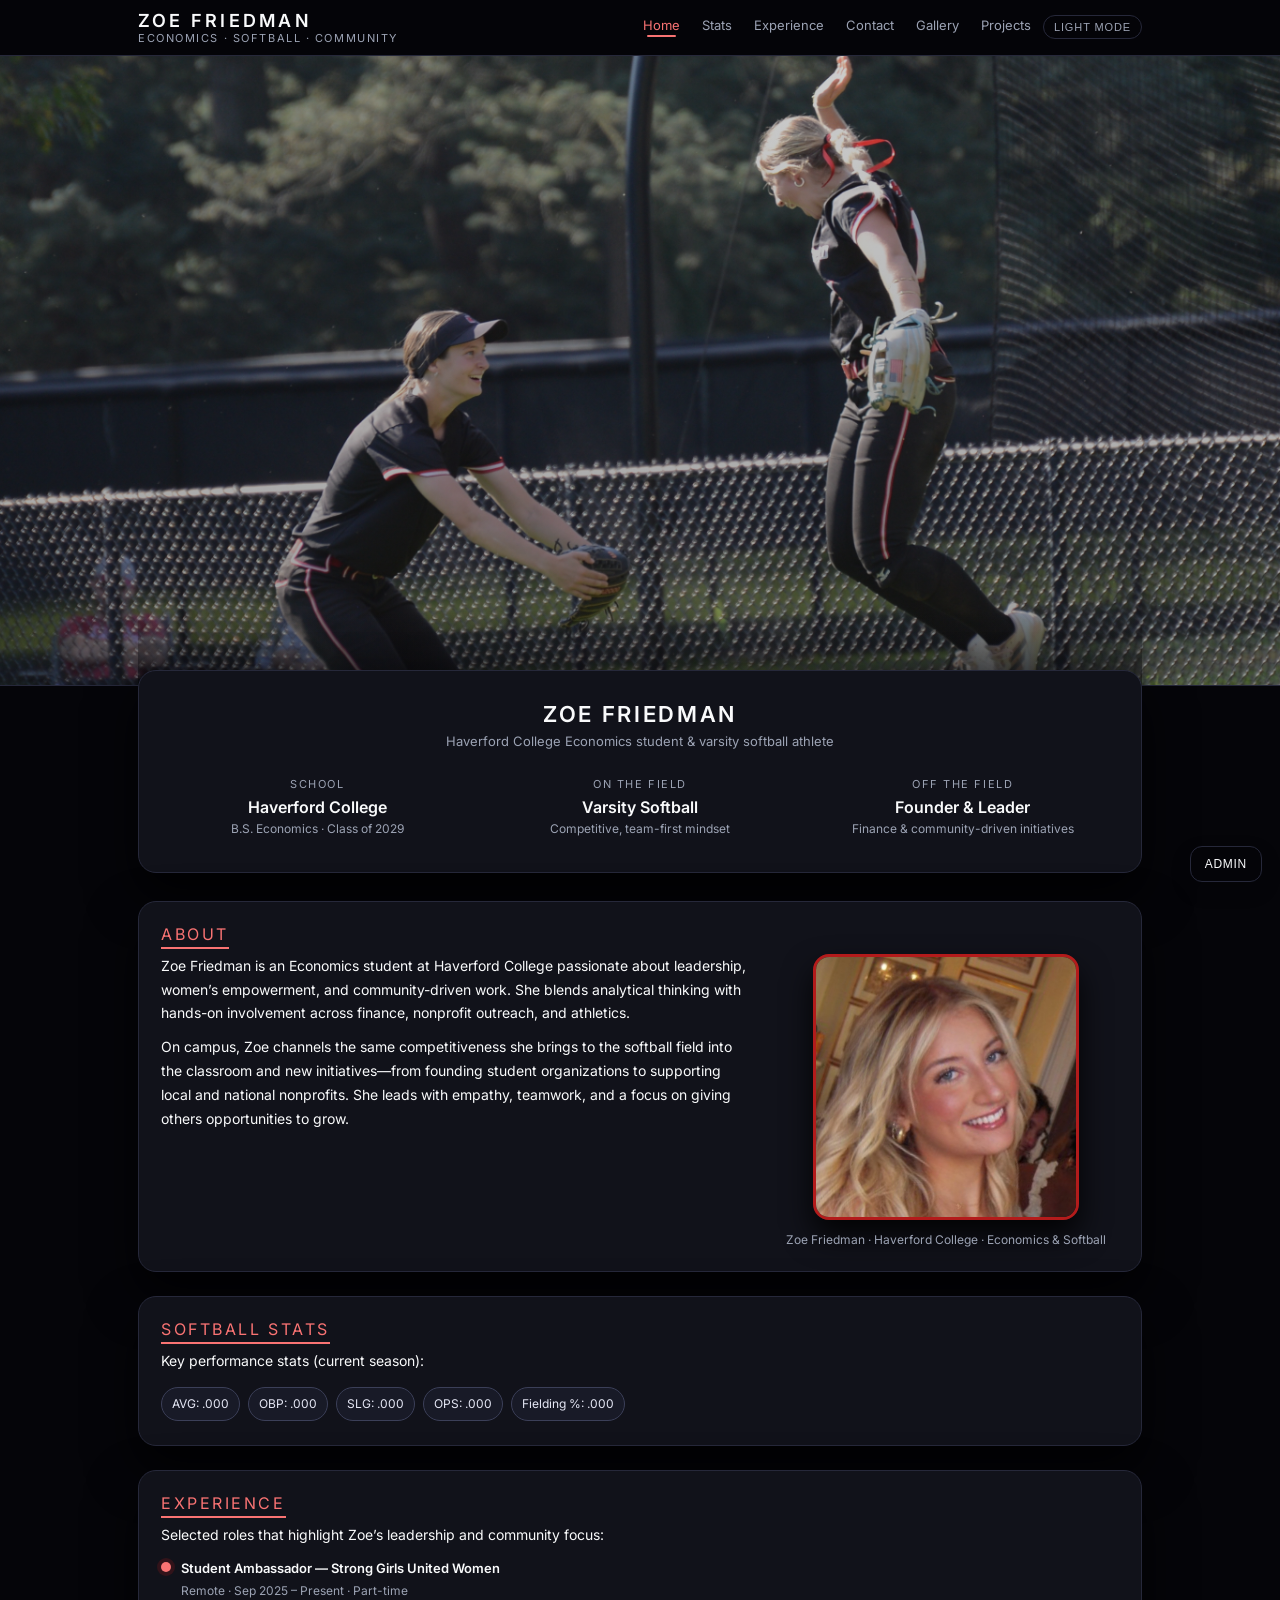
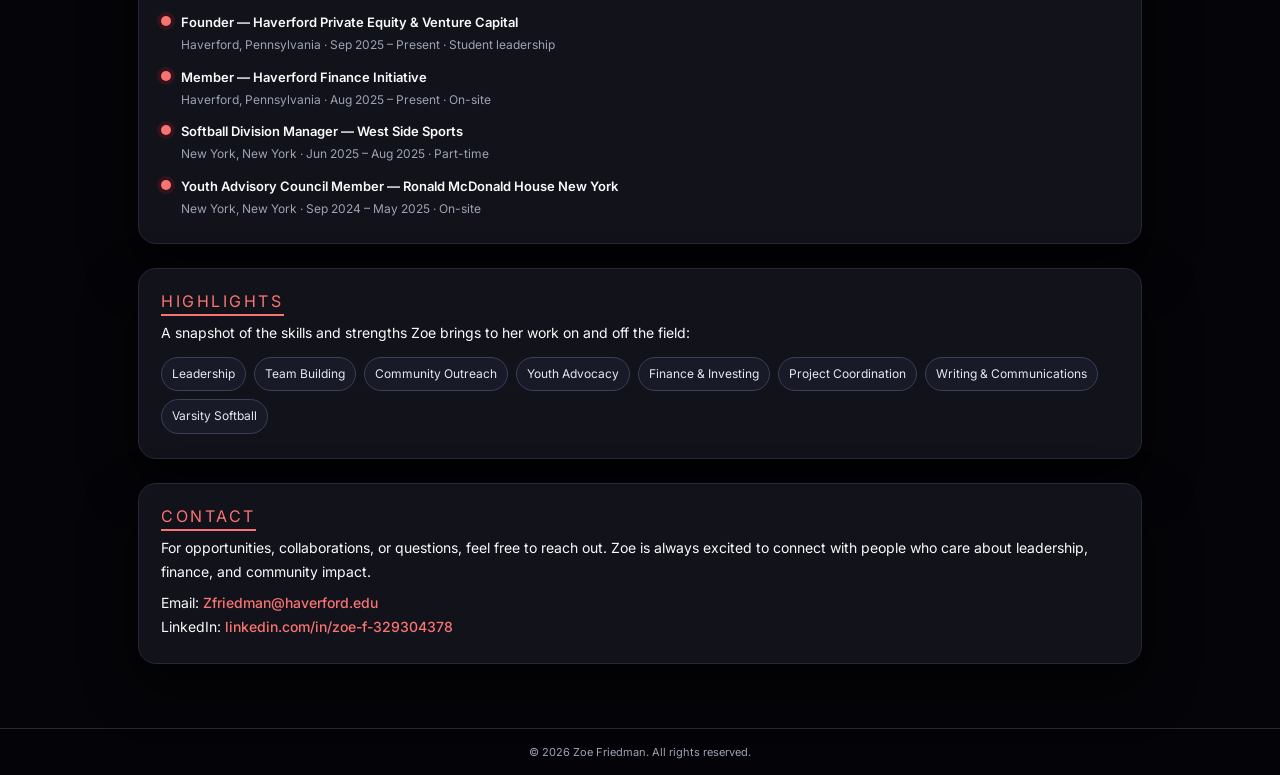
==== index.html @ 81bc7a64 "Update index.html" ====
<!DOCTYPE html>
<html lang="en">
<head>
  <meta charset="UTF-8" />
  <meta name="viewport" content="width=device-width, initial-scale=1" />

  <!-- Basic SEO -->
  <title>Zoe Friedman — Haverford Softball & Economics</title>
  <meta
    name="description"
    content="Official site for Zoe Friedman — Haverford College Economics student, varsity softball athlete, and campus leader."
  />
  <meta name="robots" content="index, follow" />
  <link rel="canonical" href="https://zoefriedman.com/" />

  <!-- Open Graph (link preview) -->
  <meta property="og:title" content="Zoe Friedman — Haverford Softball & Economics" />
  <meta property="og:description" content="Official site for Zoe Friedman — varsity softball athlete, economics student, and community leader at Haverford College." />
  <meta property="og:image" content="https://zoefriedman.com/images/favicon.png" />
  <meta property="og:url" content="https://zoefriedman.com/" />
  <meta property="og:type" content="website" />

  <!-- Twitter Card -->
  <meta name="twitter:card" content="summary_large_image" />
  <meta name="twitter:title" content="Zoe Friedman — Haverford Softball & Economics" />
  <meta name="twitter:description" content="Official site for Zoe Friedman — varsity softball athlete, economics student, and community leader at Haverford College." />
  <meta name="twitter:image" content="https://zoefriedman.com/images/favicon.png" />

  <!-- Favicon -->
  <link rel="icon" type="image/png" href="images/favicon.png" />

  <!-- Fonts -->
  <link rel="preconnect" href="https://fonts.googleapis.com" />
  <link rel="preconnect" href="https://fonts.gstatic.com" crossorigin />
  <link
    href="https://fonts.googleapis.com/css2?family=Inter:wght@300;400;500;600;700&display=swap"
    rel="stylesheet"
  />

  <!-- Structured Data for Google -->
  <script type="application/ld+json">
  {
  "@context": "https://schema.org",
  "@type": "Person",
  "name": "Zoe Friedman",
  "url": "https://zoefriedman.com/",
  "image": "https://zoefriedman.com/images/favicon.png",
  "jobTitle": "Economics Student & Varsity Softball Athlete",
  "affiliation": {
    "@type": "CollegeOrUniversity",
    "name": "Haverford College"
  },
  "sameAs": [
    "https://www.linkedin.com/in/zoe-f-329304378/"
  ],
  "description": "Haverford College Economics student and varsity softball athlete."
}
  </script>

  <style>
    :root {
      --red: #b31b1b;              /* Haverford-ish red */
      --red-soft: #f97373;
      --bg-page: #f4f5f7;
      --bg-elevated: #ffffff;
      --bg-card: #ffffff;
      --border-subtle: #e2e4ea;
      --text-main: #141414;
      --text-muted: #666a73;
      --shadow-soft: 0 18px 40px rgba(15, 23, 42, 0.14);
      --font-scale: 1;
    }

    /* Dark theme overrides */
    body.theme-dark {
      --bg-page: #050509;
      --bg-elevated: rgba(5, 5, 9, 0.96);
      --bg-card: #11121a;
      --border-subtle: #26283a;
      --text-main: #f9fafb;
      --text-muted: #9ca3b4;
      --shadow-soft: 0 22px 50px rgba(0, 0, 0, 0.7);
    }

    body.reduce-motion *,
    body.reduce-motion *::before,
    body.reduce-motion *::after {
      animation-duration: 0.001ms !important;
      animation-iteration-count: 1 !important;
      transition-duration: 0.001ms !important;
      scroll-behavior: auto !important;
    }

    body.reduce-motion .hero {
      background-attachment: scroll;
    }

    * {
      box-sizing: border-box;
      margin: 0;
      padding: 0;
    }

    body {
      font-family: "Inter", system-ui, -apple-system, BlinkMacSystemFont,
        "Segoe UI", sans-serif;
      font-size: calc(16px * var(--font-scale));
      background-color: var(--bg-page);
      color: var(--text-main);
      transition: background-color 0.25s ease, color 0.25s ease;
    }

    a {
      color: inherit;
      text-decoration: none;
    }

    /* Top nav */

    header {
      position: sticky;
      top: 0;
      z-index: 20;
      background: var(--bg-elevated);
      border-bottom: 1px solid var(--border-subtle);
      backdrop-filter: blur(12px);
      transition: background-color 0.25s ease, border-color 0.25s ease;
    }

    .nav-inner {
      max-width: 1040px;
      margin: 0 auto;
      padding: 10px 18px;
      display: flex;
      align-items: center;
      justify-content: space-between;
      gap: 12px;
    }

    .logo-block {
      text-align: left;
      font-size: calc(var(--font-scale) * 13px);
      line-height: 1.2;
      letter-spacing: 0.12em;
      text-transform: uppercase;
      font-weight: 600;
    }

    .logo-name {
      font-size: calc(var(--font-scale) * 18px);
      letter-spacing: 0.18em;
    }

    .logo-sub {
      font-size: calc(var(--font-scale) * 11px);
      color: var(--text-muted);
      font-weight: 400;
    }

    .nav-right {
      display: flex;
      align-items: center;
      gap: 12px;
    }

    .nav-links {
      display: flex;
      gap: 22px;
      font-size: calc(var(--font-scale) * 13px);
      align-items: center;
    }

    .nav-links a {
      position: relative;
      padding-bottom: 4px;
      color: var(--text-muted);
      transition: color 0.2s ease;
    }

    .nav-links a.active,
    .nav-links a:hover {
      color: var(--red-soft);
    }

    .nav-links a.active::after,
    .nav-links a:hover::after {
      content: "";
      position: absolute;
      left: 0;
      right: 0;
      bottom: 0;
      margin: 0 auto;
      width: 80%;
      height: 2px;
      border-radius: 999px;
      background: var(--red-soft);
    }

    /* Theme toggle button */

    .theme-toggle {
      border-radius: 999px;
      border: 1px solid var(--border-subtle);
      padding: 5px 10px;
      font-size: calc(var(--font-scale) * 11px);
      letter-spacing: 0.08em;
      text-transform: uppercase;
      background: transparent;
      color: var(--text-muted);
      cursor: pointer;
      transition: background-color 0.2s ease, color 0.2s ease,
        border-color 0.2s ease, transform 0.1s ease;
    }

    .theme-toggle:hover {
      background: rgba(179, 27, 27, 0.09);
      color: var(--text-main);
      border-color: var(--red-soft);
      transform: translateY(-1px);
    }

    /* Hamburger */

    .nav-toggle {
      display: none;
      width: 32px;
      height: 32px;
      border-radius: 999px;
      border: 1px solid var(--border-subtle);
      background: transparent;
      cursor: pointer;
      align-items: center;
      justify-content: center;
      padding: 0;
    }

    .nav-toggle span {
      display: block;
      width: 16px;
      height: 2px;
      border-radius: 999px;
      background: var(--text-muted);
      transition: transform 0.2s ease, opacity 0.2s ease, background 0.2s ease;
    }

    .nav-toggle span + span {
      margin-top: 3px;
    }

    body.nav-open .nav-toggle span:nth-child(1) {
      transform: translateY(5px) rotate(45deg);
    }

    body.nav-open .nav-toggle span:nth-child(2) {
      opacity: 0;
    }

    body.nav-open .nav-toggle span:nth-child(3) {
      transform: translateY(-5px) rotate(-45deg);
    }

    @media (max-width: 780px) {
      .nav-inner {
        align-items: center;
      }

      .nav-right {
        gap: 8px;
      }

      .nav-links {
        position: absolute;
        left: 0;
        right: 0;
        top: 100%;
        background: var(--bg-elevated);
        border-bottom: 1px solid var(--border-subtle);
        padding: 10px 18px 12px;
        display: none;
        flex-direction: column;
        gap: 10px;
        font-size: calc(var(--font-scale) * 13px);
      }

      body.nav-open .nav-links {
        display: flex;
      }

      .theme-toggle {
        font-size: calc(var(--font-scale) * 10px);
        padding: 5px 10px;
      }

      .nav-toggle {
        display: inline-flex;
      }
    }

    /* Admin & developer controls */

    .admin-launcher {
      position: fixed;
      right: 18px;
      bottom: 18px;
      z-index: 30;
      padding: 10px 14px;
      border-radius: 12px;
      border: 1px solid var(--border-subtle);
      background: var(--bg-elevated);
      color: var(--text-main);
      font-size: calc(var(--font-scale) * 12px);
      letter-spacing: 0.06em;
      text-transform: uppercase;
      cursor: pointer;
      box-shadow: 0 8px 20px rgba(0, 0, 0, 0.18);
      transition: transform 0.15s ease, box-shadow 0.2s ease,
        background-color 0.25s ease, border-color 0.25s ease;
    }

    .admin-launcher:hover {
      transform: translateY(-1px);
      box-shadow: 0 12px 28px rgba(0, 0, 0, 0.2);
      border-color: var(--red-soft);
    }

    .admin-panel {
      position: fixed;
      right: 18px;
      bottom: 68px;
      width: min(420px, calc(100% - 24px));
      max-height: 80vh;
      overflow: auto;
      z-index: 40;
      background: var(--bg-elevated);
      color: var(--text-main);
      border-radius: 14px;
      border: 1px solid var(--border-subtle);
      box-shadow: 0 18px 40px rgba(0, 0, 0, 0.32);
      display: none;
      padding: 16px;
    }

    .admin-panel.open {
      display: block;
    }

    .admin-header {
      display: flex;
      justify-content: space-between;
      align-items: center;
      margin-bottom: 10px;
    }

    .admin-title {
      font-size: calc(var(--font-scale) * 14px);
      letter-spacing: 0.12em;
      text-transform: uppercase;
      font-weight: 600;
    }

    .admin-close {
      border: none;
      background: transparent;
      color: var(--text-muted);
      cursor: pointer;
      font-size: calc(var(--font-scale) * 16px);
    }

    .admin-section {
      margin-top: 12px;
      padding-top: 10px;
      border-top: 1px solid var(--border-subtle);
    }

    .admin-section h4 {
      font-size: calc(var(--font-scale) * 13px);
      letter-spacing: 0.08em;
      text-transform: uppercase;
      margin-bottom: 8px;
    }

    .admin-row {
      display: flex;
      align-items: center;
      gap: 10px;
      margin-bottom: 10px;
      font-size: calc(var(--font-scale) * 12px);
    }

    .admin-row label {
      flex: 1;
      color: var(--text-muted);
    }

    .admin-row input[type="text"],
    .admin-row input[type="number"],
    .admin-row input[type="password"],
    .admin-row textarea,
    .admin-row select {
      flex: 1.1;
      padding: 8px 10px;
      border-radius: 10px;
      border: 1px solid var(--border-subtle);
      background: var(--bg-card);
      color: var(--text-main);
      font-size: calc(var(--font-scale) * 12px);
    }

    .admin-row textarea {
      min-height: 70px;
      resize: vertical;
    }

    .admin-row input[type="range"] {
      flex: 1.2;
    }

    .admin-actions {
      display: flex;
      gap: 8px;
      margin-top: 8px;
    }

    .admin-button {
      padding: 8px 12px;
      border-radius: 10px;
      border: 1px solid var(--border-subtle);
      background: var(--bg-card);
      cursor: pointer;
      font-size: calc(var(--font-scale) * 12px);
      color: var(--text-main);
    }

    .admin-button.primary {
      background: var(--red-soft);
      border-color: var(--red-soft);
      color: #fff;
    }

    .admin-alert {
      font-size: calc(var(--font-scale) * 12px);
      color: var(--text-muted);
      margin: 6px 0 0;
    }

    .dev-pill {
      display: none;
      margin-left: 10px;
      padding: 4px 8px;
      border-radius: 8px;
      background: rgba(179, 27, 27, 0.12);
      color: var(--red);
      font-size: calc(var(--font-scale) * 11px);
      letter-spacing: 0.08em;
      text-transform: uppercase;
    }

    body.developer-mode .dev-pill,
    body.developer-mode [data-dev-only] {
      display: inline-flex;
    }

    [data-dev-only] {
      display: none;
      gap: 6px;
      align-items: center;
      color: var(--text-muted);
      font-size: calc(var(--font-scale) * 11px);
      margin-top: 6px;
    }

    body.developer-mode [data-editable] {
      outline: 1px dashed var(--red-soft);
      outline-offset: 4px;
    }

    /* HERO – fixed background image */

    .hero {
      position: relative;
      width: 100%;
      height: 70vh;
      min-height: 340px;
      overflow: visible;
      border-bottom: 1px solid var(--border-subtle);
      background-image:
        linear-gradient(to bottom, rgba(0, 0, 0, 0.18), rgba(0, 0, 0, 0.45)),
        url("images/zoe-softball.jpg");
      background-size: cover;
      background-position: center 40%;
      background-attachment: fixed;
    }

    /* Main content */

    .page {
      max-width: 1040px;
      margin: 0 auto;
      padding: 0 18px 40px;
    }

    .card {
      background: var(--bg-card);
      border-radius: 18px;
      box-shadow: var(--shadow-soft);
      border: 1px solid var(--border-subtle);
      transition: background-color 0.25s ease, border-color 0.25s ease,
        box-shadow 0.25s ease;
    }

    /* Intro stats card that overlaps hero */

    .intro-card-wrapper {
      margin-top: -40px;
      margin-bottom: 28px;
      position: relative;
    }

    .intro-card-wrapper::before {
      content: "";
      position: absolute;
      top: -60px;
      left: 0;
      right: 0;
      height: 160px;
      background: linear-gradient(
        180deg,
        rgba(244, 245, 247, 0) 0%,
        rgba(244, 245, 247, 1) 90%
      );
      z-index: -1;
    }

    body.theme-dark .intro-card-wrapper::before {
      background: linear-gradient(
        180deg,
        rgba(5, 5, 9, 0) 0%,
        rgba(5, 5, 9, 1) 90%
      );
    }

    .intro-card {
      padding: 30px 26px 26px;
    }

    .intro-heading {
      text-align: center;
      margin-bottom: 18px;
    }

    .intro-heading h1 {
      font-size: calc(var(--font-scale) * 22px);
      letter-spacing: 0.12em;
      text-transform: uppercase;
      font-weight: 600;
      margin-bottom: 6px;
    }

    .intro-heading p {
      font-size: calc(var(--font-scale) * 13px);
      color: var(--text-muted);
    }

    .intro-grid {
      display: grid;
      grid-template-columns: repeat(3, minmax(0, 1fr));
      gap: 18px;
      margin-top: 18px;
      font-size: calc(var(--font-scale) * 13px);
    }

    @media (max-width: 780px) {
      .intro-grid {
        grid-template-columns: 1fr;
      }
    }

    .intro-block {
      text-align: center;
      padding: 10px 6px;
    }

    .intro-label {
      font-size: calc(var(--font-scale) * 11px);
      letter-spacing: 0.14em;
      text-transform: uppercase;
      color: var(--text-muted);
      margin-bottom: 6px;
    }

    .intro-value {
      font-size: calc(var(--font-scale) * 16px);
      font-weight: 600;
      margin-bottom: 4px;
    }

    .intro-sub {
      font-size: calc(var(--font-scale) * 12px);
      color: var(--text-muted);
    }

    /* Sections */

    section {
      margin-bottom: 24px;
    }

    .section-card {
      padding: 22px 22px 24px;
    }

    .section-title {
      font-size: calc(var(--font-scale) * 16px);
      letter-spacing: 0.16em;
      text-transform: uppercase;
      margin-bottom: 10px;
      color: var(--red-soft);
    }

    .section-title span {
      border-bottom: 2px solid var(--red-soft);
      padding-bottom: 3px;
    }

    .section-body {
      font-size: calc(var(--font-scale) * 14px);
      color: var(--text-main);
      line-height: 1.7;
    }

    .section-body .spaced {
      margin-top: 10px;
      display: block;
    }

    /* About layout with headshot */

    .about-grid {
      display: grid;
      grid-template-columns: minmax(0, 1.7fr) minmax(0, 1fr);
      gap: 24px;
      align-items: start;
    }

    @media (max-width: 780px) {
      .about-grid {
        grid-template-columns: 1fr;
      }
    }

    .about-photo {
      text-align: center;
    }

    .about-photo-inner {
      display: inline-block;
      border-radius: 16px;
      overflow: hidden;
      border: 3px solid var(--red);
      box-shadow: 0 16px 30px rgba(0, 0, 0, 0.5);
    }

    body.theme-dark .about-photo-inner {
      box-shadow: 0 16px 30px rgba(0, 0, 0, 0.85);
    }

    .about-photo img {
      display: block;
      width: 100%;
      height: auto;
      max-width: 260px;
      object-fit: cover;
    }

    .about-caption {
      font-size: calc(var(--font-scale) * 12px);
      color: var(--text-muted);
      margin-top: 8px;
    }

    /* Experience timeline */

    .timeline {
      margin-top: 10px;
      display: flex;
      flex-direction: column;
      gap: 10px;
      font-size: calc(var(--font-scale) * 13px);
    }

    .timeline-item {
      display: flex;
      gap: 10px;
      align-items: flex-start;
    }

    .timeline-badge {
      width: 10px;
      height: 10px;
      border-radius: 50%;
      background: var(--red-soft);
      margin-top: 5px;
      flex-shrink: 0;
      box-shadow: 0 0 0 4px rgba(179, 27, 27, 0.2);
    }

    .timeline-role {
      font-weight: 600;
    }

    .timeline-meta {
      color: var(--text-muted);
      font-size: calc(var(--font-scale) * 12px);
      margin-top: 2px;
    }

    /* Skills as pills */

    .pill-row {
      margin-top: 12px;
      display: flex;
      flex-wrap: wrap;
      gap: 8px;
    }

    .pill {
      font-size: calc(var(--font-scale) * 12px);
      padding: 6px 10px;
      border-radius: 999px;
      border: 1px solid #d6d8e0;
      background: #f8f9fc;
      color: #333746;
    }

    body.theme-dark .pill {
      border-color: #3b3f58;
      background: #181a27;
      color: #e5e7f5;
    }

    /* Contact */

    .contact-links {
      margin-top: 8px;
      font-size: calc(var(--font-scale) * 14px);
    }

    .contact-links a {
      color: var(--red-soft);
      font-weight: 500;
    }

    .contact-links a:hover {
      text-decoration: underline;
    }

    footer {
      text-align: center;
      padding: 16px;
      font-size: calc(var(--font-scale) * 11px);
      color: var(--text-muted);
      border-top: 1px solid var(--border-subtle);
      background: var(--bg-elevated);
      transition: background-color 0.25s ease, border-color 0.25s ease;
    }

    /* Fade-in animations */
    .fade-in {
      opacity: 0;
      transform: translateY(20px);
      transition: opacity 0.7s ease, transform 0.7s ease;
    }

    .fade-in.show {
      opacity: 1;
      transform: translateY(0);
    }

    /* ---------- Mobile tweaks (iPhone friendly) ---------- */
    @media (max-width: 768px) {
      .logo-name {
        font-size: calc(var(--font-scale) * 16px);
        letter-spacing: 0.14em;
      }

      .logo-sub {
        font-size: calc(var(--font-scale) * 10px);
      }

      .intro-card-wrapper {
        margin-top: -30px;
      }

      .intro-heading h1 {
        font-size: calc(var(--font-scale) * 18px);
      }

      .section-card {
        padding: 18px 16px 20px;
      }

      .about-grid {
        grid-template-columns: 1fr;
        gap: 18px;
      }

      .about-photo img {
        max-width: 220px;
      }
    }

    @media (max-width: 480px) {
      body {
        font-size: calc(14px * var(--font-scale));
      }

      .page {
        padding: 0 14px 32px;
      }
    }

    /* ---------- iPhone Hero Fix ---------- */
    @media (max-width: 780px) {
      .hero {
        height: 45vh !important;
        min-height: 240px !important;
        background-attachment: scroll !important;
        background-position: center top !important;
        background-size: cover !important;
      }
    }

    @media (max-width: 480px) {
      .hero {
        height: 38vh !important;
        min-height: 200px !important;
      }
    }
  </style>
</head>

<body class="theme-dark">
  <!-- NAV -->
  <header>
    <div class="nav-inner">
      <div class="logo-block">
        <div class="logo-name">ZOE FRIEDMAN</div>
        <div class="logo-sub">Economics · Softball · Community</div>
      </div>

      <div class="nav-right">
        <nav class="nav-links">
          <a href="#home" class="active">Home</a>
          <a href="#stats">Stats</a>
          <a href="#experience">Experience</a>
          <a href="#contact">Contact</a>
          <a href="gallery.html">Gallery</a>
          <a href="projects.html">Projects</a>
        </nav>

        <button id="theme-toggle" class="theme-toggle" type="button">
          Light mode
        </button>

        <span class="dev-pill">DEV MODE</span>

        <button id="nav-toggle" class="nav-toggle" type="button" aria-label="Toggle navigation">
          <span></span>
          <span></span>
          <span></span>
        </button>
      </div>
    </div>
  </header>

  <!-- HERO IMAGE (fixed background) -->
  <section class="hero" id="home" aria-label="Zoe Friedman in softball action"></section>

  <main class="page">
    <!-- INTRO CARD -->
    <div class="intro-card-wrapper fade-in">
      <div class="card intro-card">
        <div class="intro-heading">
          <h1>ZOE FRIEDMAN</h1>
          <p id="intro-tagline" data-editable>
            Haverford College Economics student &amp; varsity softball athlete
          </p>
        </div>
        <div class="intro-grid">
          <div class="intro-block">
            <div class="intro-label" data-editable data-content-key="introLabelSchool">School</div>
            <div class="intro-value" data-editable data-content-key="introValueSchool">Haverford College</div>
            <div class="intro-sub" data-editable data-content-key="introSubSchool">B.S. Economics · Class of 2029</div>
          </div>
          <div class="intro-block">
            <div class="intro-label" data-editable data-content-key="introLabelField">On the field</div>
            <div class="intro-value" data-editable data-content-key="introValueField">Varsity Softball</div>
            <div class="intro-sub" data-editable data-content-key="introSubField">Competitive, team-first mindset</div>
          </div>
          <div class="intro-block">
            <div class="intro-label" data-editable data-content-key="introLabelOffField">Off the field</div>
            <div class="intro-value" data-editable data-content-key="introValueOffField">Founder &amp; Leader</div>
            <div class="intro-sub" data-editable data-content-key="introSubOffField">Finance &amp; community-driven initiatives</div>
          </div>
        </div>
      </div>
    </div>

    <!-- ABOUT -->
    <section id="about" class="fade-in">
      <div class="card section-card">
        <div class="section-title"><span data-editable data-content-key="aboutTitle">About</span></div>
        <div class="about-grid">
          <div class="section-body">
            <p id="bio-primary" data-editable>
              Zoe Friedman is an <strong>Economics student at Haverford College</strong>
              passionate about leadership, women’s empowerment, and community-driven work.
              She blends analytical thinking with hands-on involvement across finance,
              nonprofit outreach, and athletics.
            </p>
            <p id="bio-secondary" class="spaced" data-editable>
              On campus, Zoe channels the same competitiveness she brings to
              the softball field into the classroom and new initiatives—from founding
              student organizations to supporting local and national nonprofits.
              She leads with empathy, teamwork, and a focus on giving others
              opportunities to grow.
            </p>
          </div>
          <div class="about-photo">
            <div class="about-photo-inner">
              <img src="images/zoe-headshot.jpeg" alt="Headshot of Zoe Friedman" />
            </div>
            <div class="about-caption" data-editable data-content-key="aboutCaption">
              Zoe Friedman · Haverford College · Economics &amp; Softball
            </div>
          </div>
        </div>
      </div>
    </section>

    <!-- STATS -->
    <section id="stats" class="fade-in">
      <div class="card section-card">
        <div class="section-title"><span data-editable data-content-key="statsTitle">Softball Stats</span></div>
        <div class="section-body">
          <p data-editable data-content-key="statsIntro">Key performance stats (current season):</p>
          <div class="pill-row" style="margin-top: 14px;">
            <span class="pill" id="stat-avg">
              <span class="pill-label" data-editable data-content-key="statLabelAvg">AVG:</span>
              <span class="pill-value" data-editable data-stat-key="avg">.000</span>
            </span>
            <span class="pill" id="stat-obp">
              <span class="pill-label" data-editable data-content-key="statLabelObp">OBP:</span>
              <span class="pill-value" data-editable data-stat-key="obp">.000</span>
            </span>
            <span class="pill" id="stat-slg">
              <span class="pill-label" data-editable data-content-key="statLabelSlg">SLG:</span>
              <span class="pill-value" data-editable data-stat-key="slg">.000</span>
            </span>
            <span class="pill" id="stat-ops">
              <span class="pill-label" data-editable data-content-key="statLabelOps">OPS:</span>
              <span class="pill-value" data-editable data-stat-key="ops">.000</span>
            </span>
            <span class="pill" id="stat-fld">
              <span class="pill-label" data-editable data-content-key="statLabelFld">Fielding %:</span>
              <span class="pill-value" data-editable data-stat-key="fld">.000</span>
            </span>
          </div>
        </div>
      </div>
    </section>

    <!-- EXPERIENCE -->
    <section id="experience" class="fade-in">
      <div class="card section-card">
        <div class="section-title"><span data-editable data-content-key="experienceTitle">Experience</span></div>
        <div class="section-body">
          <p data-editable data-content-key="experienceIntro">Selected roles that highlight Zoe’s leadership and community focus:</p>
          <div class="timeline">
            <div class="timeline-item">
              <div class="timeline-badge"></div>
              <div>
                <div class="timeline-role" data-editable data-content-key="timelineRole1">
                  Student Ambassador — Strong Girls United Women
                </div>
                <div class="timeline-meta" data-editable data-content-key="timelineMeta1">
                  Remote · Sep 2025 – Present · Part-time
                </div>
              </div>
            </div>

            <div class="timeline-item">
              <div class="timeline-badge"></div>
              <div>
                <div class="timeline-role" data-editable data-content-key="timelineRole2">
                  Founder — Haverford Private Equity &amp; Venture Capital
                </div>
                <div class="timeline-meta" data-editable data-content-key="timelineMeta2">
                  Haverford, Pennsylvania · Sep 2025 – Present · Student leadership
                </div>
              </div>
            </div>

            <div class="timeline-item">
              <div class="timeline-badge"></div>
              <div>
                <div class="timeline-role" data-editable data-content-key="timelineRole3">
                  Member — Haverford Finance Initiative
                </div>
                <div class="timeline-meta" data-editable data-content-key="timelineMeta3">
                  Haverford, Pennsylvania · Aug 2025 – Present · On-site
                </div>
              </div>
            </div>

            <div class="timeline-item">
              <div class="timeline-badge"></div>
              <div>
                <div class="timeline-role" data-editable data-content-key="timelineRole4">
                  Softball Division Manager — West Side Sports
                </div>
                <div class="timeline-meta" data-editable data-content-key="timelineMeta4">
                  New York, New York · Jun 2025 – Aug 2025 · Part-time
                </div>
              </div>
            </div>

            <div class="timeline-item">
              <div class="timeline-badge"></div>
              <div>
                <div class="timeline-role" data-editable data-content-key="timelineRole5">
                  Youth Advisory Council Member — Ronald McDonald House New York
                </div>
                <div class="timeline-meta" data-editable data-content-key="timelineMeta5">
                  New York, New York · Sep 2024 – May 2025 · On-site
                </div>
              </div>
            </div>
          </div>
        </div>
      </div>
    </section>

    <!-- HIGHLIGHTS (still on page, not in nav) -->
    <section id="skills" class="fade-in">
      <div class="card section-card">
        <div class="section-title"><span data-editable data-content-key="highlightsTitle">Highlights</span></div>
        <div class="section-body">
          <p data-editable data-content-key="highlightsIntro">
            A snapshot of the skills and strengths Zoe brings to her work on and off the field:
          </p>
          <div class="pill-row">
            <span class="pill" data-editable data-content-key="highlight1">Leadership</span>
            <span class="pill" data-editable data-content-key="highlight2">Team Building</span>
            <span class="pill" data-editable data-content-key="highlight3">Community Outreach</span>
            <span class="pill" data-editable data-content-key="highlight4">Youth Advocacy</span>
            <span class="pill" data-editable data-content-key="highlight5">Finance &amp; Investing</span>
            <span class="pill" data-editable data-content-key="highlight6">Project Coordination</span>
            <span class="pill" data-editable data-content-key="highlight7">Writing &amp; Communications</span>
            <span class="pill" data-editable data-content-key="highlight8">Varsity Softball</span>
          </div>
        </div>
      </div>
    </section>

    <!-- CONTACT -->
    <section id="contact" class="fade-in">
      <div class="card section-card">
        <div class="section-title"><span data-editable data-content-key="contactTitle">Contact</span></div>
        <div class="section-body">
          <p data-editable data-content-key="contactIntro">
            For opportunities, collaborations, or questions, feel free to reach out.
            Zoe is always excited to connect with people who care about leadership,
            finance, and community impact.
          </p>
          <div class="contact-links">
            <p><span data-editable data-content-key="contactEmailLabel">Email:</span>
              <a href="mailto:Zfriedman@haverford.edu" data-editable data-content-key="contactEmail">Zfriedman@haverford.edu</a>
            </p>
            <p><span data-editable data-content-key="contactLinkedInLabel">LinkedIn:</span>
              <a href="https://www.linkedin.com/in/zoe-f-329304378/" target="_blank" rel="noopener">
                <span data-editable data-content-key="contactLinkedIn">linkedin.com/in/zoe-f-329304378</span>
              </a>
            </p>
          </div>
        </div>
      </div>
    </section>
  </main>

  <button class="admin-launcher" id="admin-launcher" type="button">Admin</button>

  <div class="admin-panel" id="admin-panel" aria-live="polite">
    <div class="admin-header">
      <div class="admin-title">Site Admin</div>
      <button class="admin-close" id="admin-close" type="button" aria-label="Close admin">×</button>
    </div>

    <div id="admin-locked">
      <div class="admin-row">
        <label for="admin-password">Password</label>
        <input id="admin-password" type="password" placeholder="Enter admin password" />
      </div>
      <div class="admin-actions">
        <button class="admin-button primary" id="admin-auth-btn" type="button">Unlock</button>
      </div>
      <div class="admin-alert">Client-side lock for quick edits. </div>
    </div>
    
<!--
<div class="intro-card">
  Password = zoe-admin
</div>
-->

    <div id="admin-content" style="display: none;">
      <div class="admin-section">
        <h4>Bio & intro</h4>
        <div class="admin-row">
          <label for="admin-intro-tagline">Tagline</label>
          <textarea id="admin-intro-tagline"></textarea>
        </div>
        <div class="admin-row">
          <label for="admin-bio-primary">Bio paragraph 1</label>
          <textarea id="admin-bio-primary"></textarea>
        </div>
        <div class="admin-row">
          <label for="admin-bio-secondary">Bio paragraph 2</label>
          <textarea id="admin-bio-secondary"></textarea>
        </div>
      </div>

      <div class="admin-section">
        <h4>Softball stats</h4>
        <div class="admin-row">
          <label for="admin-stat-avg">AVG</label>
          <input id="admin-stat-avg" type="text" />
        </div>
        <div class="admin-row">
          <label for="admin-stat-obp">OBP</label>
          <input id="admin-stat-obp" type="text" />
        </div>
        <div class="admin-row">
          <label for="admin-stat-slg">SLG</label>
          <input id="admin-stat-slg" type="text" />
        </div>
        <div class="admin-row">
          <label for="admin-stat-ops">OPS</label>
          <input id="admin-stat-ops" type="text" />
        </div>
        <div class="admin-row">
          <label for="admin-stat-fld">Fielding %</label>
          <input id="admin-stat-fld" type="text" />
        </div>
      </div>
      <!-- INTRO CARD -->
      <div class="admin-section">
        <h4>Intro card</h4>

        <div class="admin-row">
          <label for="admin-intro-label-school">School label</label>
          <input id="admin-intro-label-school" type="text"
                 data-admin-content-key="introLabelSchool" />
        </div>
        <div class="admin-row">
          <label for="admin-intro-value-school">School value</label>
          <input id="admin-intro-value-school" type="text"
                 data-admin-content-key="introValueSchool" />
        </div>
        <div class="admin-row">
          <label for="admin-intro-sub-school">School subline</label>
          <input id="admin-intro-sub-school" type="text"
                 data-admin-content-key="introSubSchool" />
        </div>

        <div class="admin-row">
          <label for="admin-intro-label-field">On the field label</label>
          <input id="admin-intro-label-field" type="text"
                 data-admin-content-key="introLabelField" />
        </div>
        <div class="admin-row">
          <label for="admin-intro-value-field">On the field value</label>
          <input id="admin-intro-value-field" type="text"
                 data-admin-content-key="introValueField" />
        </div>
        <div class="admin-row">
          <label for="admin-intro-sub-field">On the field subline</label>
          <input id="admin-intro-sub-field" type="text"
                 data-admin-content-key="introSubField" />
        </div>

        <div class="admin-row">
          <label for="admin-intro-label-offfield">Off the field label</label>
          <input id="admin-intro-label-offfield" type="text"
                 data-admin-content-key="introLabelOffField" />
        </div>
        <div class="admin-row">
          <label for="admin-intro-value-offfield">Off the field value</label>
          <input id="admin-intro-value-offfield" type="text"
                 data-admin-content-key="introValueOffField" />
        </div>
        <div class="admin-row">
          <label for="admin-intro-sub-offfield">Off the field subline</label>
          <input id="admin-intro-sub-offfield" type="text"
                 data-admin-content-key="introSubOffField" />
        </div>
      </div>

      <!-- SECTION TITLES & CAPTION -->
      <div class="admin-section">
        <h4>Section titles & captions</h4>

        <div class="admin-row">
          <label for="admin-about-title">About title</label>
          <input id="admin-about-title" type="text"
                 data-admin-content-key="aboutTitle" />
        </div>

        <div class="admin-row">
          <label for="admin-about-caption">Photo caption</label>
          <textarea id="admin-about-caption"
                    data-admin-content-key="aboutCaption"></textarea>
        </div>

        <div class="admin-row">
          <label for="admin-stats-title">Stats title</label>
          <input id="admin-stats-title" type="text"
                 data-admin-content-key="statsTitle" />
        </div>
        <div class="admin-row">
          <label for="admin-stats-intro">Stats intro line</label>
          <textarea id="admin-stats-intro"
                    data-admin-content-key="statsIntro"></textarea>
        </div>

        <div class="admin-row">
          <label for="admin-experience-title">Experience title</label>
          <input id="admin-experience-title" type="text"
                 data-admin-content-key="experienceTitle" />
        </div>
        <div class="admin-row">
          <label for="admin-experience-intro">Experience intro</label>
          <textarea id="admin-experience-intro"
                    data-admin-content-key="experienceIntro"></textarea>
        </div>

        <div class="admin-row">
          <label for="admin-highlights-title">Highlights title</label>
          <input id="admin-highlights-title" type="text"
                 data-admin-content-key="highlightsTitle" />
        </div>
        <div class="admin-row">
          <label for="admin-highlights-intro">Highlights intro</label>
          <textarea id="admin-highlights-intro"
                    data-admin-content-key="highlightsIntro"></textarea>
        </div>

        <div class="admin-row">
          <label for="admin-contact-title">Contact title</label>
          <input id="admin-contact-title" type="text"
                 data-admin-content-key="contactTitle" />
        </div>
        <div class="admin-row">
          <label for="admin-contact-intro">Contact intro</label>
          <textarea id="admin-contact-intro"
                    data-admin-content-key="contactIntro"></textarea>
        </div>
      </div>

      <!-- EXPERIENCE ITEMS -->
      <div class="admin-section">
        <h4>Experience items</h4>

        <!-- Repeat pattern for 5 items -->
        <div class="admin-row">
          <label for="admin-role-1">Role 1</label>
          <input id="admin-role-1" type="text"
                 data-admin-content-key="timelineRole1" />
        </div>
        <div class="admin-row">
          <label for="admin-meta-1">Meta 1</label>
          <input id="admin-meta-1" type="text"
                 data-admin-content-key="timelineMeta1" />
        </div>

        <div class="admin-row">
          <label for="admin-role-2">Role 2</label>
          <input id="admin-role-2" type="text"
                 data-admin-content-key="timelineRole2" />
        </div>
        <div class="admin-row">
          <label for="admin-meta-2">Meta 2</label>
          <input id="admin-meta-2" type="text"
                 data-admin-content-key="timelineMeta2" />
        </div>

        <div class="admin-row">
          <label for="admin-role-3">Role 3</label>
          <input id="admin-role-3" type="text"
                 data-admin-content-key="timelineRole3" />
        </div>
        <div class="admin-row">
          <label for="admin-meta-3">Meta 3</label>
          <input id="admin-meta-3" type="text"
                 data-admin-content-key="timelineMeta3" />
        </div>

        <div class="admin-row">
          <label for="admin-role-4">Role 4</label>
          <input id="admin-role-4" type="text"
                 data-admin-content-key="timelineRole4" />
        </div>
        <div class="admin-row">
          <label for="admin-meta-4">Meta 4</label>
          <input id="admin-meta-4" type="text"
                 data-admin-content-key="timelineMeta4" />
        </div>

        <div class="admin-row">
          <label for="admin-role-5">Role 5</label>
          <input id="admin-role-5" type="text"
                 data-admin-content-key="timelineRole5" />
        </div>
        <div class="admin-row">
          <label for="admin-meta-5">Meta 5</label>
          <input id="admin-meta-5" type="text"
                 data-admin-content-key="timelineMeta5" />
        </div>
      </div>

      <!-- HIGHLIGHTS & CONTACT DETAILS -->
      <div class="admin-section">
        <h4>Highlights & contact details</h4>

        <!-- 8 highlight pills -->
        <div class="admin-row">
          <label for="admin-highlight-1">Highlight 1</label>
          <input id="admin-highlight-1" type="text"
                 data-admin-content-key="highlight1" />
        </div>
        <div class="admin-row">
          <label for="admin-highlight-2">Highlight 2</label>
          <input id="admin-highlight-2" type="text"
                 data-admin-content-key="highlight2" />
        </div>
        <div class="admin-row">
          <label for="admin-highlight-3">Highlight 3</label>
          <input id="admin-highlight-3" type="text"
                 data-admin-content-key="highlight3" />
        </div>
        <div class="admin-row">
          <label for="admin-highlight-4">Highlight 4</label>
          <input id="admin-highlight-4" type="text"
                 data-admin-content-key="highlight4" />
        </div>
        <div class="admin-row">
          <label for="admin-highlight-5">Highlight 5</label>
          <input id="admin-highlight-5" type="text"
                 data-admin-content-key="highlight5" />
        </div>
        <div class="admin-row">
          <label for="admin-highlight-6">Highlight 6</label>
          <input id="admin-highlight-6" type="text"
                 data-admin-content-key="highlight6" />
        </div>
        <div class="admin-row">
          <label for="admin-highlight-7">Highlight 7</label>
          <input id="admin-highlight-7" type="text"
                 data-admin-content-key="highlight7" />
        </div>
        <div class="admin-row">
          <label for="admin-highlight-8">Highlight 8</label>
          <input id="admin-highlight-8" type="text"
                 data-admin-content-key="highlight8" />
        </div>

        <!-- Contact labels + values -->
        <div class="admin-row">
          <label for="admin-contact-email-label">Email label</label>
          <input id="admin-contact-email-label" type="text"
                 data-admin-content-key="contactEmailLabel" />
        </div>
        <div class="admin-row">
          <label for="admin-contact-email">Email text</label>
          <input id="admin-contact-email" type="text"
                 data-admin-content-key="contactEmail" />
        </div>

        <div class="admin-row">
          <label for="admin-contact-linkedin-label">LinkedIn label</label>
          <input id="admin-contact-linkedin-label" type="text"
                 data-admin-content-key="contactLinkedInLabel" />
        </div>
        <div class="admin-row">
          <label for="admin-contact-linkedin">LinkedIn text</label>
          <input id="admin-contact-linkedin" type="text"
                 data-admin-content-key="contactLinkedIn" />
        </div>
      </div>

      
      <div class="admin-actions">
        <button class="admin-button primary" id="admin-save" type="button">Save changes</button>
        <button class="admin-button" id="admin-reset" type="button">Reset to defaults</button>
      </div>

      <div class="admin-alert" id="admin-status">Changes saved locally in your browser.</div>
      <div data-dev-only>
        <strong>Developer view:</strong>
        <span id="dev-state"></span>
      </div>
    </div>
  </div>

  <footer>
    © <span id="year"></span> Zoe Friedman. All rights reserved.
  </footer>

  <script>
    const body = document.body;
    const root = document.documentElement;

    // --- Cloudflare Worker Backend ---
const API_BASE = ""; // same origin (zoefriedman.com)
const ADMIN_PASSWORD = "zoe-admin"; // must match your Worker secret

    const STORAGE_KEYS = {
      settings: "zoe-settings",
      content: "zoe-content",
      adminSession: "zoe-admin-session",
    };

    const defaultSettings = () => ({
      theme: "dark",
      fontScale: 1,
      reduceMotion: false,
      developerMode: false,
    });

    const normalizeText = (value) => (value || "").trim().replace(/\s+/g, " ");

    const defaultContent = () => {
      const defaultFields = {};
      document.querySelectorAll("[data-content-key]").forEach((el) => {
        const key = el.getAttribute("data-content-key");
        if (!key) return;
        defaultFields[key] = normalizeText(el.textContent);
      });

      return {
        introTagline: normalizeText(document.getElementById("intro-tagline").textContent),
        bioPrimary: normalizeText(document.getElementById("bio-primary").textContent),
        bioSecondary: normalizeText(document.getElementById("bio-secondary").textContent),
        lockedByAdmin: false,
        stats: {
          avg: normalizeText(document.getElementById("stat-avg").textContent.replace("AVG:", "")),
          obp: normalizeText(document.getElementById("stat-obp").textContent.replace("OBP:", "")),
          slg: normalizeText(document.getElementById("stat-slg").textContent.replace("SLG:", "")),
          ops: normalizeText(document.getElementById("stat-ops").textContent.replace("OPS:", "")),
          fld: normalizeText(document.getElementById("stat-fld").textContent.replace("Fielding %:", "")),
        },
        fields: defaultFields,
      };
    };

    const getStored = (key, fallbackFactory) => {
      try {
        const raw = localStorage.getItem(key);
        return raw ? { ...fallbackFactory(), ...JSON.parse(raw) } : fallbackFactory();
      } catch (e) {
        console.warn("Failed to parse storage", e);
        return fallbackFactory();
      }
    };

    let settings = getStored(STORAGE_KEYS.settings, defaultSettings);
    let content = getStored(STORAGE_KEYS.content, defaultContent);

    const toggleBtn = document.getElementById("theme-toggle");
    const fontSlider = document.getElementById("font-scale-control");
    const reduceMotionToggle = document.getElementById("reduce-motion-toggle");
    const devToggle = document.getElementById("developer-mode-toggle");
    const adminThemeSelect = document.getElementById("admin-theme");
    const adminStatus = document.getElementById("admin-status");
    const adminPanel = document.getElementById("admin-panel");
    const adminLauncher = document.getElementById("admin-launcher");
    const adminClose = document.getElementById("admin-close");
    const adminLocked = document.getElementById("admin-locked");
    const adminContent = document.getElementById("admin-content");
    const adminPassword = document.getElementById("admin-password");
    const adminAuthBtn = document.getElementById("admin-auth-btn");
    const devState = document.getElementById("dev-state");

    const adminFields = {
      introTagline: document.getElementById("admin-intro-tagline"),
      bioPrimary: document.getElementById("admin-bio-primary"),
      bioSecondary: document.getElementById("admin-bio-secondary"),
      stats: {
        avg: document.getElementById("admin-stat-avg"),
        obp: document.getElementById("admin-stat-obp"),
        slg: document.getElementById("admin-stat-slg"),
        ops: document.getElementById("admin-stat-ops"),
        fld: document.getElementById("admin-stat-fld"),
      },
    };
    // All the extra admin fields that map to text on the page
const adminContentFieldNodes = document.querySelectorAll(
  "[data-admin-content-key]"
);

    const renderStats = (stats) => {
      const avgEl = document.getElementById("stat-avg");
      const obpEl = document.getElementById("stat-obp");
      const slgEl = document.getElementById("stat-slg");
      const opsEl = document.getElementById("stat-ops");
      const fldEl = document.getElementById("stat-fld");

      if (avgEl && stats.avg) avgEl.textContent = "AVG: " + stats.avg;
      if (obpEl && stats.obp) obpEl.textContent = "OBP: " + stats.obp;
      if (slgEl && stats.slg) slgEl.textContent = "SLG: " + stats.slg;
      if (opsEl && stats.ops) opsEl.textContent = "OPS: " + stats.ops;
      if (fldEl && stats.fld) fldEl.textContent = "Fielding %: " + stats.fld;
    };

    const saveSettings = () => localStorage.setItem(STORAGE_KEYS.settings, JSON.stringify(settings));
    const saveContent = () => localStorage.setItem(STORAGE_KEYS.content, JSON.stringify(content));

    const updateToggleLabel = () => {
      toggleBtn.textContent = body.classList.contains("theme-dark") ? "Light mode" : "Dark mode";
    };

    const syncEditableState = () => {
      document.querySelectorAll("[data-editable]").forEach((el) => {
        el.contentEditable = settings.developerMode;
      });
    };

    const applySettings = (persist = true) => {
      body.classList.toggle("theme-dark", settings.theme === "dark");
      body.classList.toggle("reduce-motion", !!settings.reduceMotion);
      body.classList.toggle("developer-mode", !!settings.developerMode);
      root.style.setProperty("--font-scale", settings.fontScale || 1);

      if (adminThemeSelect) adminThemeSelect.value = settings.theme;
      if (fontSlider) fontSlider.value = settings.fontScale;
      if (reduceMotionToggle) reduceMotionToggle.checked = !!settings.reduceMotion;
      if (devToggle) devToggle.checked = !!settings.developerMode;

      updateToggleLabel();
      syncEditableState();

      if (devState) {
        devState.textContent = JSON.stringify(settings, null, 2);
      }

      if (persist) saveSettings();
    };

    const applyContent = () => {
      document.getElementById("intro-tagline").textContent = content.introTagline;
      document.getElementById("bio-primary").textContent = content.bioPrimary;
      document.getElementById("bio-secondary").textContent = content.bioSecondary;
      renderStats(content.stats || {});

      const fields = content.fields || {};
      document.querySelectorAll("[data-content-key]").forEach((el) => {
        const key = el.getAttribute("data-content-key");
        if (!key || fields[key] == null) return;

        const value = fields[key];
        el.textContent = value;

        if (key === "contactEmail" && el.tagName === "A") {
          const cleanEmail = value.replace(/^mailto:/i, "");
          el.setAttribute("href", `mailto:${cleanEmail}`);
        }

        if (key === "contactLinkedIn" && el.tagName === "A") {
          const href = value.startsWith("http") ? value : `https://${value}`;
          el.setAttribute("href", href);
        }
      });
    };

   const syncAdminForm = () => {
  if (!adminContent) return;

  // Basic fields
  adminFields.introTagline.value = content.introTagline || "";
  adminFields.bioPrimary.value = content.bioPrimary || "";
  adminFields.bioSecondary.value = content.bioSecondary || "";

  // Stats
  Object.keys(adminFields.stats).forEach((key) => {
    adminFields.stats[key].value =
      (content.stats && content.stats[key]) || "";
  });

  // Everything else (nav labels, headings, experience, highlights, contact)
  const fields = content.fields || {};
  adminContentFieldNodes.forEach((el) => {
    const key = el.getAttribute("data-admin-content-key");
    if (!key) return;
    el.value = fields[key] ?? "";
  });
};

    const updateStatus = (message) => {
      if (adminStatus) adminStatus.textContent = message;
    };

    const loadStatsFromApi = async () => {
      if (content.lockedByAdmin) return; // honor manual overrides
      try {
        const res = await fetch("/api/stats");
        if (!res.ok) return;

        const data = await res.json();
        content.stats = {
          avg: data.avg || content.stats.avg,
          obp: data.obp || content.stats.obp,
          slg: data.slg || content.stats.slg,
          ops: data.ops || content.stats.ops,
          fld: data.fld || content.stats.fld,
        };
        saveContent();
        applyContent();
      } catch (err) {
        console.error("Failed to load stats", err);
      }
    };

    const handleInlineEdit = () => {
      if (!settings.developerMode) return;

      const inlineFields = {};
      document.querySelectorAll("[data-content-key]").forEach((el) => {
        const key = el.getAttribute("data-content-key");
        if (!key) return;
        inlineFields[key] = normalizeText(el.textContent);
      });

      content = {
        ...content,
        introTagline: normalizeText(document.getElementById("intro-tagline").textContent),
        bioPrimary: normalizeText(document.getElementById("bio-primary").textContent),
        bioSecondary: normalizeText(document.getElementById("bio-secondary").textContent),
        fields: inlineFields,
        lockedByAdmin: true,
      };
      saveContent();
      updateStatus("Saved inline changes.");
      syncAdminForm();
    };
async function loadContentFromServer() {
  try {
    const res = await fetch(`${API_BASE}/api/content`);
    if (!res.ok) {
      console.warn("Server content fetch failed, keeping local content");
      return;
    }

    const data = await res.json();
    content = { ...content, ...data };

    saveContent();
    applyContent();
    syncAdminForm();
    updateStatus("Loaded latest content from server.");
  } catch (e) {
    console.error("Failed loading server content:", e);
  }
}
async function pushContentToServer() {
  try {
    const res = await fetch(`${API_BASE}/api/content`, {
      method: "POST",
      headers: {
        "Content-Type": "application/json",
        "Authorization": `Bearer ${ADMIN_PASSWORD}`,
      },
      body: JSON.stringify(content),
    });

    if (!res.ok) {
      console.error("Server update failed", await res.text());
      updateStatus("Saved locally, but server update failed.");
      return;
    }

    updateStatus("Saved to server successfully.");
  } catch (e) {
    console.error("Network error updating server", e);
    updateStatus("Saved locally, but server update failed.");
  }
}

    // Initial paint
    applySettings(false);
    applyContent();
// Load latest content from Worker (KV)
loadContentFromServer();
    // year in footer
    document.getElementById("year").textContent = new Date().getFullYear();

    // Theme toggle
    toggleBtn.addEventListener("click", () => {
      settings.theme = body.classList.contains("theme-dark") ? "light" : "dark";
      applySettings();
    });

    // Hamburger toggle
    document.getElementById("nav-toggle").addEventListener("click", () => {
      body.classList.toggle("nav-open");
    });

    // Close mobile nav on link tap
    document.querySelectorAll(".nav-links a[href^='#']").forEach((link) => {
      link.addEventListener("click", () => {
        body.classList.remove("nav-open");
      });
    });

    // smooth scroll for internal anchors on this page
    document.querySelectorAll("a[href^='#']").forEach((link) => {
      link.addEventListener("click", function (e) {
        const id = this.getAttribute("href").slice(1);
        if (!id) return;
        const target = document.getElementById(id);
        if (!target) return;
        e.preventDefault();
        window.scrollTo({
          top: target.offsetTop - 70,
          behavior: "smooth",
        });
      });
    });

    // Fade-in on scroll
    const observer = new IntersectionObserver(
      (entries) => {
        entries.forEach((entry) => {
          if (entry.isIntersecting) {
            entry.target.classList.add("show");
          }
        });
      },
      { threshold: 0.1 }
    );

    document.querySelectorAll(".fade-in").forEach((el) => observer.observe(el));

    // Admin panel controls
    const setAdminOpen = (open) => {
      if (!adminPanel) return;
      adminPanel.classList.toggle("open", open);
    };

    const unlockAdmin = () => {
      sessionStorage.setItem(STORAGE_KEYS.adminSession, "true");
      adminLocked.style.display = "none";
      adminContent.style.display = "block";
      syncAdminForm();
      updateStatus("Admin unlocked. Editing is live in this browser.");
    };

    const isAdminUnlocked = () => sessionStorage.getItem(STORAGE_KEYS.adminSession) === "true";

    adminLauncher?.addEventListener("click", () => setAdminOpen(true));
    adminClose?.addEventListener("click", () => setAdminOpen(false));

    if (isAdminUnlocked()) {
      unlockAdmin();
    }

    adminAuthBtn?.addEventListener("click", () => {
      const pass = adminPassword.value.trim();
      if (pass === "zoe-admin") {
        unlockAdmin();
      } else {
        updateStatus("Incorrect password. Try again.");
      }
    });

    adminPassword?.addEventListener("keydown", (e) => {
      if (e.key === "Enter") {
        adminAuthBtn.click();
      }
    });

    fontSlider?.addEventListener("input", (e) => {
      settings.fontScale = Number(e.target.value);
      applySettings();
    });

    adminThemeSelect?.addEventListener("change", (e) => {
      settings.theme = e.target.value;
      applySettings();
    });

    reduceMotionToggle?.addEventListener("change", (e) => {
      settings.reduceMotion = e.target.checked;
      applySettings();
    });

    devToggle?.addEventListener("change", (e) => {
      settings.developerMode = e.target.checked;
      applySettings();
    });

    document.querySelectorAll("[data-editable]").forEach((el) => {
      el.addEventListener("blur", handleInlineEdit);
    });

    document.getElementById("admin-save")?.addEventListener("click", async () => {
  // 1. Update stats from the stats fields
  const updatedStats = {
    avg: normalizeText(adminFields.stats.avg.value),
    obp: normalizeText(adminFields.stats.obp.value),
    slg: normalizeText(adminFields.stats.slg.value),
    ops: normalizeText(adminFields.stats.ops.value),
    fld: normalizeText(adminFields.stats.fld.value),
  };

  // 2. Collect all the generic content fields from the admin sidebar
  const updatedFields = { ...(content.fields || {}) };
  adminContentFieldNodes.forEach((el) => {
    const key = el.getAttribute("data-admin-content-key");
    if (!key) return;
    updatedFields[key] = normalizeText(el.value);
  });

  // 3. Build the new content object
  content = {
    ...content,
    introTagline: normalizeText(adminFields.introTagline.value),
    bioPrimary: normalizeText(adminFields.bioPrimary.value),
    bioSecondary: normalizeText(adminFields.bioSecondary.value),
    stats: updatedStats,
    fields: updatedFields,
    lockedByAdmin: true,
  };

  // 4. Display settings
  const selectedTheme = adminThemeSelect?.value || settings.theme;
  const selectedFontScale = Number(fontSlider?.value ?? settings.fontScale);
  const reduceMotion = reduceMotionToggle?.checked ?? settings.reduceMotion;

  settings = {
    ...settings,
    theme: selectedTheme,
    fontScale: selectedFontScale,
    reduceMotion,
  };

  saveContent();
  applyContent();
  applySettings();
  updateStatus("Saving to server...");
  await pushContentToServer();
});

    document.getElementById("admin-reset")?.addEventListener("click", () => {
      localStorage.removeItem(STORAGE_KEYS.content);
      localStorage.removeItem(STORAGE_KEYS.settings);
      settings = defaultSettings();
      content = defaultContent();
      applyContent();
      applySettings();
      syncAdminForm();
      updateStatus("Reset to defaults for this browser.");
    });

    loadStatsFromApi();
  </script>
</body>
</html>
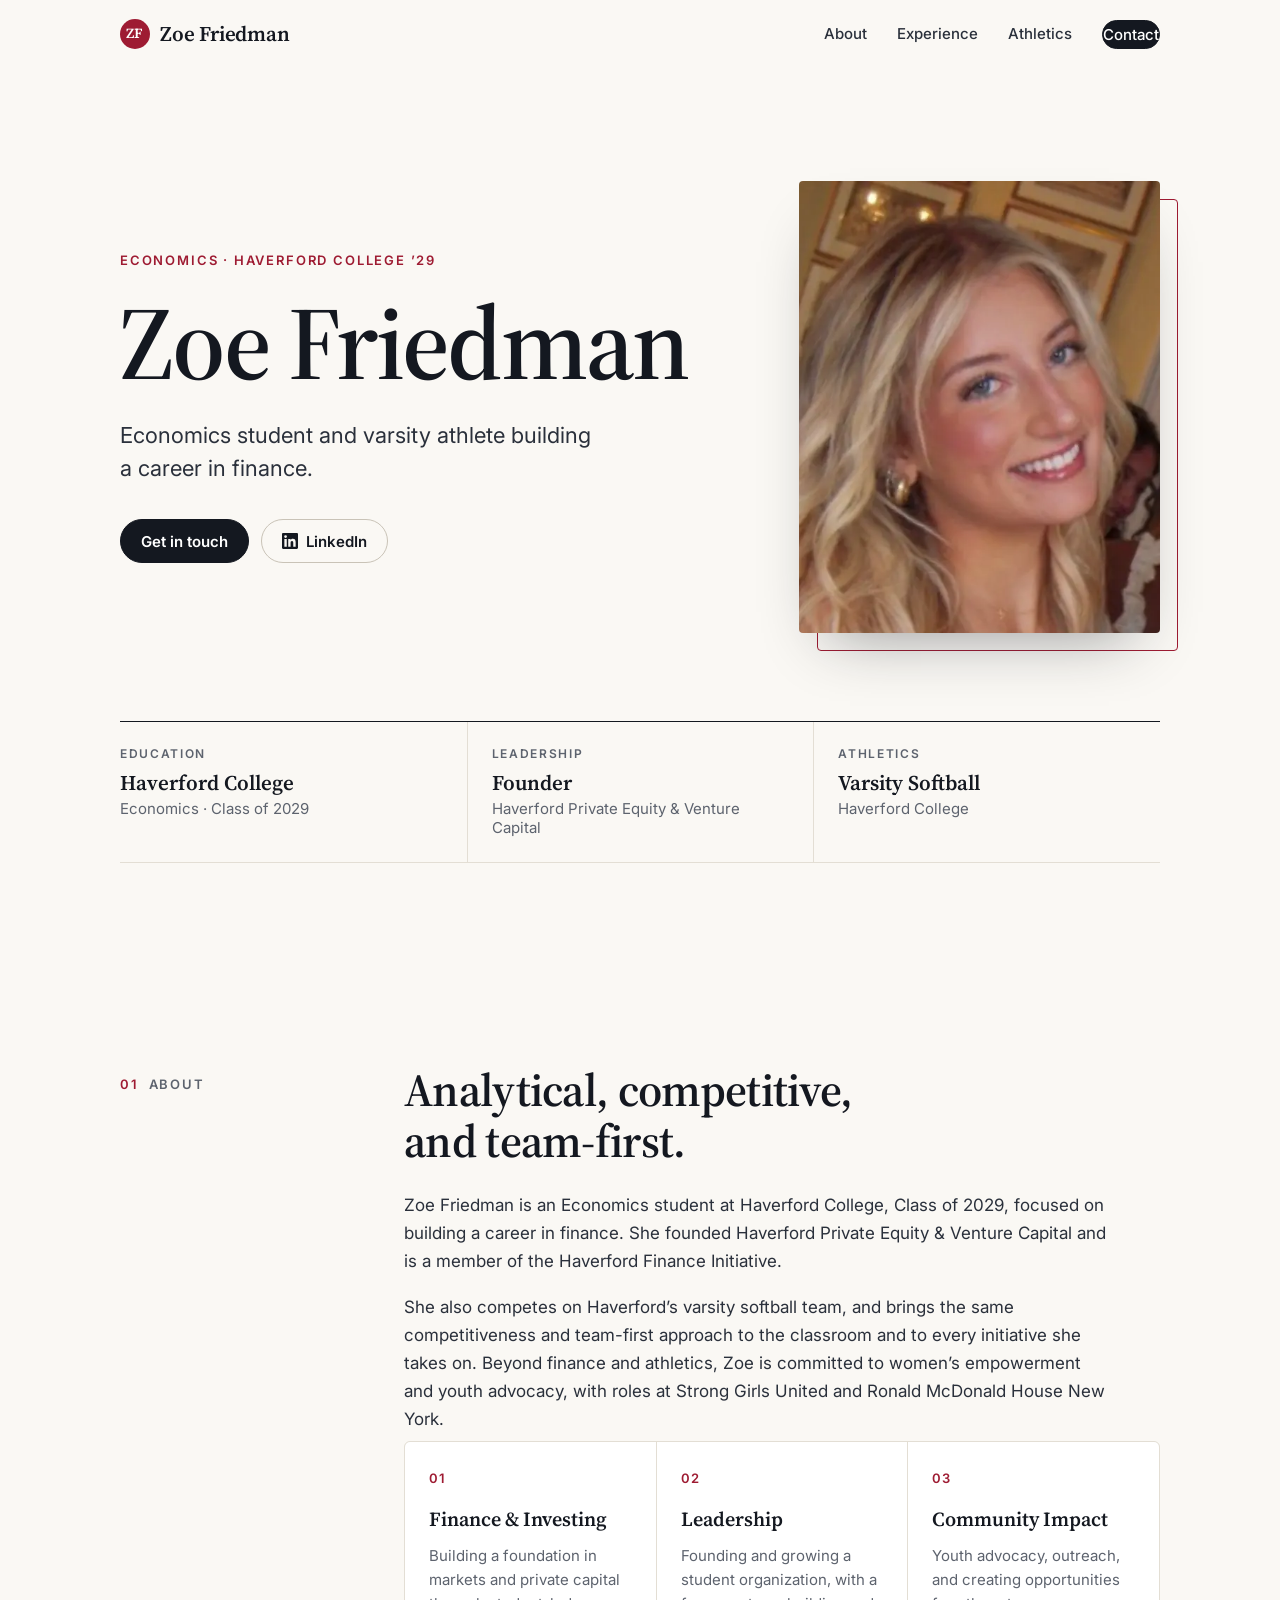
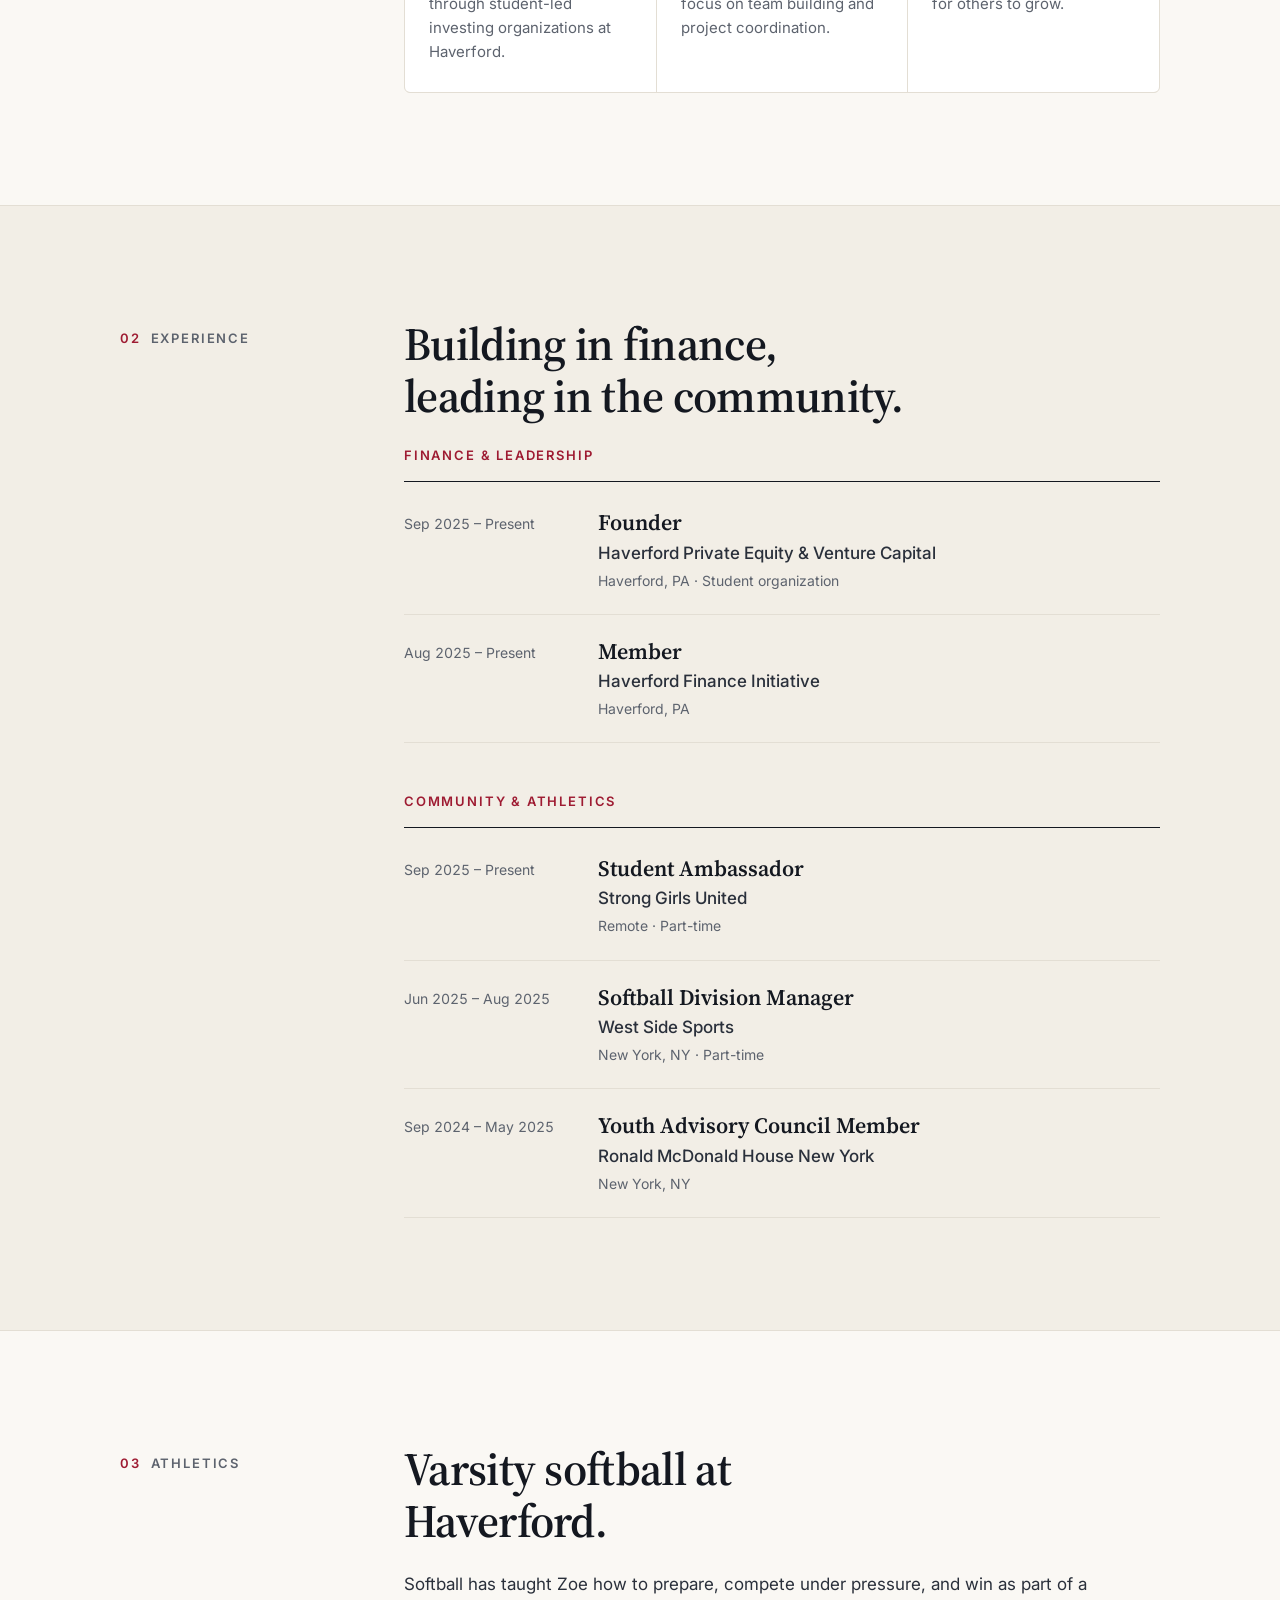
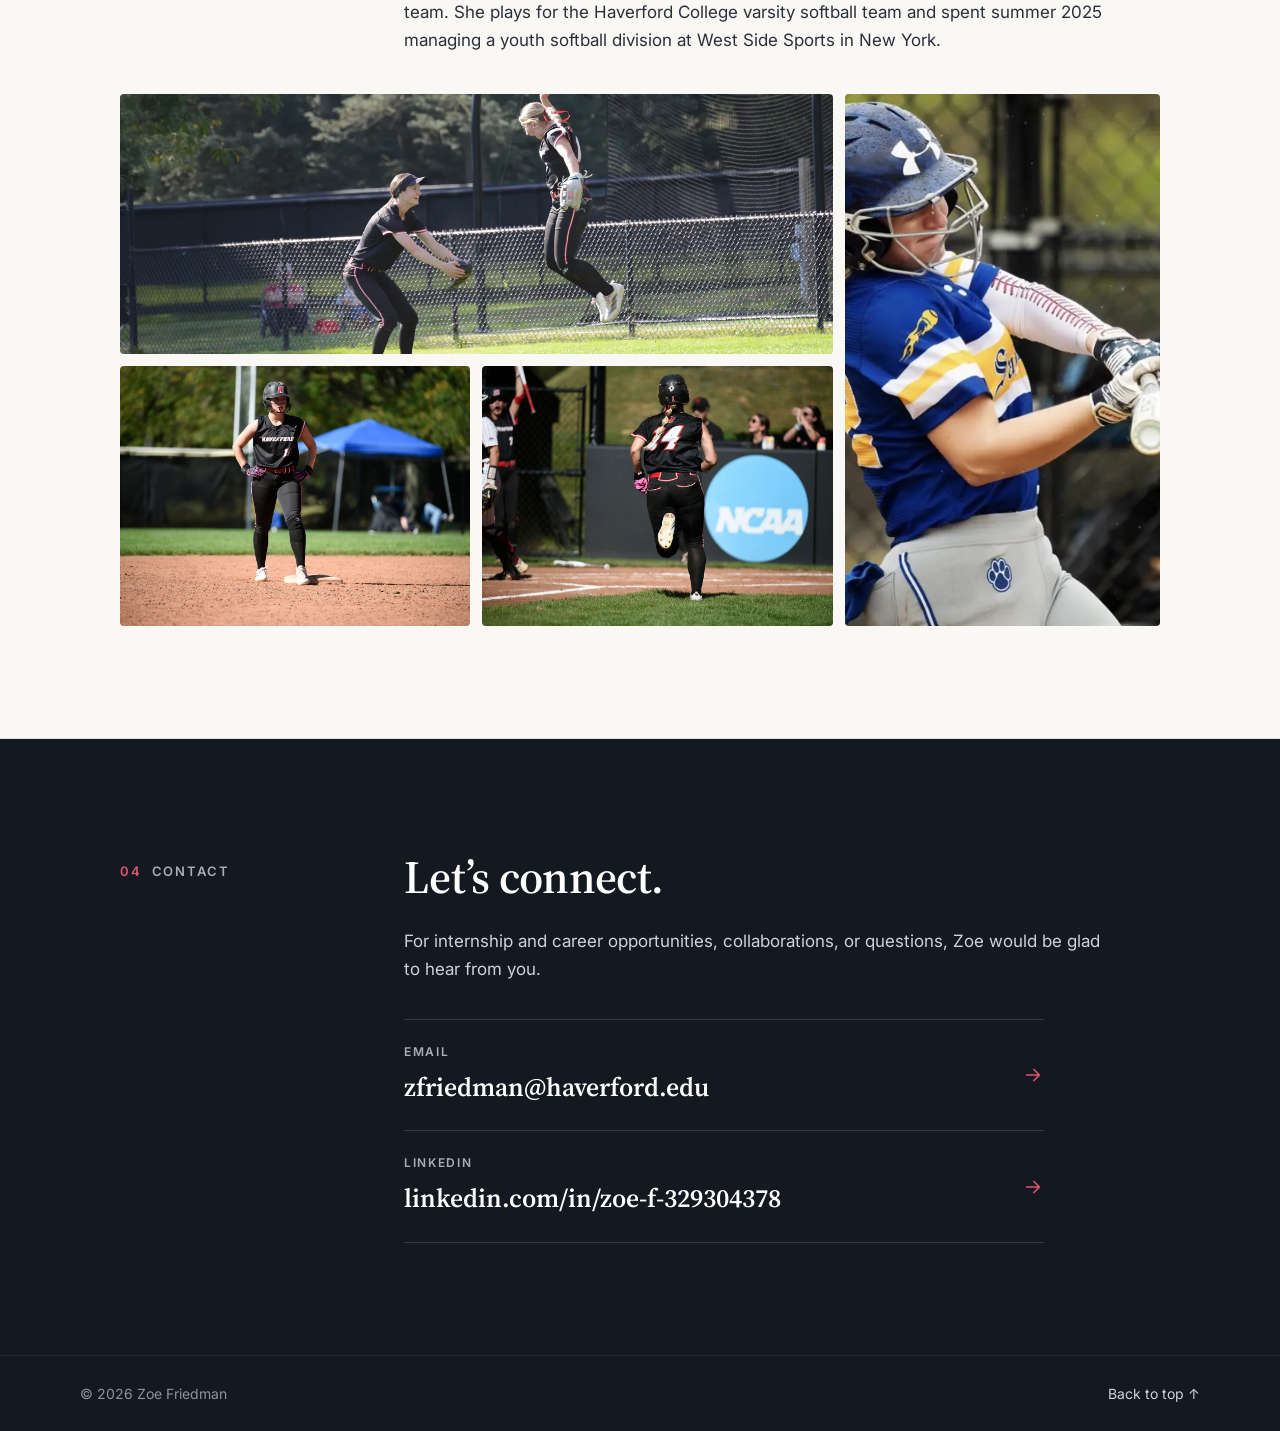
==== commit cc5b6ceb: "Redesign site as a professional, finance-focused one-page profile - New single-page homepage: hero, " ====
--- a/index.html
+++ b/index.html
@@ -1,1877 +1,385 @@
 <!DOCTYPE html>
 <html lang="en">
 <head>
-  <meta charset="UTF-8" />
+  <meta charset="utf-8" />
   <meta name="viewport" content="width=device-width, initial-scale=1" />
 
-  <!-- Basic SEO -->
-  <title>Zoe Friedman — Haverford Softball & Economics</title>
-  <meta
-    name="description"
-    content="Official site for Zoe Friedman — Haverford College Economics student, varsity softball athlete, and campus leader."
-  />
-  <meta name="robots" content="index, follow" />
-  <link rel="canonical" href="https://zoefriedman.com/" />
-
-  <!-- Open Graph (link preview) -->
-  <meta property="og:title" content="Zoe Friedman — Haverford Softball & Economics" />
-  <meta property="og:description" content="Official site for Zoe Friedman — varsity softball athlete, economics student, and community leader at Haverford College." />
-  <meta property="og:image" content="https://zoefriedman.com/images/favicon.png" />
-  <meta property="og:url" content="https://zoefriedman.com/" />
-  <meta property="og:type" content="website" />
-
-  <!-- Twitter Card -->
+  <title>Zoe Friedman | Economics at Haverford College · Finance</title>
+  <meta name="description" content="Zoe Friedman is an Economics student at Haverford College (Class of 2029) pursuing a career in finance. Founder of Haverford Private Equity &amp; Venture Capital and a varsity softball athlete." />
+  <meta name="author" content="Zoe Friedman" />
+  <meta name="robots" content="index, follow, max-image-preview:large" />
+  <link rel="canonical" href="https://www.zoefriedman.com/" />
+  <meta name="theme-color" content="#faf8f4" />
+
+  <!-- Link previews (LinkedIn, iMessage, Slack, etc.) -->
+  <meta property="og:type" content="profile" />
+  <meta property="og:site_name" content="Zoe Friedman" />
+  <meta property="og:title" content="Zoe Friedman — Economics at Haverford College" />
+  <meta property="og:description" content="Economics student at Haverford College pursuing a career in finance. Founder of Haverford Private Equity &amp; Venture Capital." />
+  <meta property="og:url" content="https://www.zoefriedman.com/" />
+  <meta property="og:image" content="https://www.zoefriedman.com/images/web/og-image.jpg" />
+  <meta property="og:image:width" content="1200" />
+  <meta property="og:image:height" content="630" />
+  <meta property="og:image:alt" content="Zoe Friedman — Economics, Haverford College" />
+  <meta property="profile:first_name" content="Zoe" />
+  <meta property="profile:last_name" content="Friedman" />
   <meta name="twitter:card" content="summary_large_image" />
-  <meta name="twitter:title" content="Zoe Friedman — Haverford Softball & Economics" />
-  <meta name="twitter:description" content="Official site for Zoe Friedman — varsity softball athlete, economics student, and community leader at Haverford College." />
-  <meta name="twitter:image" content="https://zoefriedman.com/images/favicon.png" />
-
-  <!-- Favicon -->
-  <link rel="icon" type="image/png" href="images/favicon.png" />
-
-  <!-- Fonts -->
+  <meta name="twitter:title" content="Zoe Friedman — Economics at Haverford College" />
+  <meta name="twitter:description" content="Economics student at Haverford College pursuing a career in finance." />
+  <meta name="twitter:image" content="https://www.zoefriedman.com/images/web/og-image.jpg" />
+
+  <link rel="icon" href="favicon.svg" type="image/svg+xml" />
+  <link rel="icon" href="images/favicon.png" type="image/png" sizes="512x512" />
+  <link rel="apple-touch-icon" href="images/web/apple-touch-icon.png" />
+
   <link rel="preconnect" href="https://fonts.googleapis.com" />
   <link rel="preconnect" href="https://fonts.gstatic.com" crossorigin />
-  <link
-    href="https://fonts.googleapis.com/css2?family=Inter:wght@300;400;500;600;700&display=swap"
-    rel="stylesheet"
-  />
-
-  <!-- Structured Data for Google -->
+  <link href="https://fonts.googleapis.com/css2?family=Inter:wght@400;500;600&amp;family=Source+Serif+4:opsz,wght@8..60,400;8..60,600&amp;display=swap" rel="stylesheet" />
+  <link rel="preload" as="image" href="images/web/zoe-friedman-headshot.webp" type="image/webp" />
+  <link rel="stylesheet" href="styles.css" />
+
+  <!-- Structured data: tells Google who this site is about -->
   <script type="application/ld+json">
   {
-  "@context": "https://schema.org",
-  "@type": "Person",
-  "name": "Zoe Friedman",
-  "url": "https://zoefriedman.com/",
-  "image": "https://zoefriedman.com/images/favicon.png",
-  "jobTitle": "Economics Student & Varsity Softball Athlete",
-  "affiliation": {
-    "@type": "CollegeOrUniversity",
-    "name": "Haverford College"
-  },
-  "sameAs": [
-    "https://www.linkedin.com/in/zoe-f-329304378/"
-  ],
-  "description": "Haverford College Economics student and varsity softball athlete."
-}
+    "@context": "https://schema.org",
+    "@graph": [
+      {
+        "@type": "WebSite",
+        "@id": "https://www.zoefriedman.com/#website",
+        "url": "https://www.zoefriedman.com/",
+        "name": "Zoe Friedman",
+        "inLanguage": "en-US",
+        "about": { "@id": "https://www.zoefriedman.com/#zoe" }
+      },
+      {
+        "@type": "ProfilePage",
+        "@id": "https://www.zoefriedman.com/#profile",
+        "url": "https://www.zoefriedman.com/",
+        "name": "Zoe Friedman",
+        "isPartOf": { "@id": "https://www.zoefriedman.com/#website" },
+        "mainEntity": { "@id": "https://www.zoefriedman.com/#zoe" }
+      },
+      {
+        "@type": "Person",
+        "@id": "https://www.zoefriedman.com/#zoe",
+        "name": "Zoe Friedman",
+        "givenName": "Zoe",
+        "familyName": "Friedman",
+        "url": "https://www.zoefriedman.com/",
+        "image": "https://www.zoefriedman.com/images/web/zoe-friedman-headshot.jpg",
+        "email": "mailto:zfriedman@haverford.edu",
+        "description": "Economics student at Haverford College (Class of 2029) pursuing a career in finance; founder of Haverford Private Equity & Venture Capital and varsity softball athlete.",
+        "alumniOf": {
+          "@type": "CollegeOrUniversity",
+          "name": "Haverford College",
+          "url": "https://www.haverford.edu/"
+        },
+        "memberOf": [
+          { "@type": "Organization", "name": "Haverford Private Equity & Venture Capital" },
+          { "@type": "Organization", "name": "Haverford Finance Initiative" },
+          { "@type": "SportsTeam", "name": "Haverford College Softball", "sport": "Softball" }
+        ],
+        "knowsAbout": ["Economics", "Finance", "Private Equity", "Venture Capital", "Investing", "Leadership"],
+        "sameAs": [
+          "https://www.linkedin.com/in/zoe-f-329304378/"
+        ]
+      }
+    ]
+  }
   </script>
-
-  <style>
-    :root {
-      --red: #b31b1b;              /* Haverford-ish red */
-      --red-soft: #f97373;
-      --bg-page: #f4f5f7;
-      --bg-elevated: #ffffff;
-      --bg-card: #ffffff;
-      --border-subtle: #e2e4ea;
-      --text-main: #141414;
-      --text-muted: #666a73;
-      --shadow-soft: 0 18px 40px rgba(15, 23, 42, 0.14);
-      --font-scale: 1;
-    }
-
-    /* Dark theme overrides */
-    body.theme-dark {
-      --bg-page: #050509;
-      --bg-elevated: rgba(5, 5, 9, 0.96);
-      --bg-card: #11121a;
-      --border-subtle: #26283a;
-      --text-main: #f9fafb;
-      --text-muted: #9ca3b4;
-      --shadow-soft: 0 22px 50px rgba(0, 0, 0, 0.7);
-    }
-
-    body.reduce-motion *,
-    body.reduce-motion *::before,
-    body.reduce-motion *::after {
-      animation-duration: 0.001ms !important;
-      animation-iteration-count: 1 !important;
-      transition-duration: 0.001ms !important;
-      scroll-behavior: auto !important;
-    }
-
-    body.reduce-motion .hero {
-      background-attachment: scroll;
-    }
-
-    * {
-      box-sizing: border-box;
-      margin: 0;
-      padding: 0;
-    }
-
-    body {
-      font-family: "Inter", system-ui, -apple-system, BlinkMacSystemFont,
-        "Segoe UI", sans-serif;
-      font-size: calc(16px * var(--font-scale));
-      background-color: var(--bg-page);
-      color: var(--text-main);
-      transition: background-color 0.25s ease, color 0.25s ease;
-    }
-
-    a {
-      color: inherit;
-      text-decoration: none;
-    }
-
-    /* Top nav */
-
-    header {
-      position: sticky;
-      top: 0;
-      z-index: 20;
-      background: var(--bg-elevated);
-      border-bottom: 1px solid var(--border-subtle);
-      backdrop-filter: blur(12px);
-      transition: background-color 0.25s ease, border-color 0.25s ease;
-    }
-
-    .nav-inner {
-      max-width: 1040px;
-      margin: 0 auto;
-      padding: 10px 18px;
-      display: flex;
-      align-items: center;
-      justify-content: space-between;
-      gap: 12px;
-    }
-
-    .logo-block {
-      text-align: left;
-      font-size: calc(var(--font-scale) * 13px);
-      line-height: 1.2;
-      letter-spacing: 0.12em;
-      text-transform: uppercase;
-      font-weight: 600;
-    }
-
-    .logo-name {
-      font-size: calc(var(--font-scale) * 18px);
-      letter-spacing: 0.18em;
-    }
-
-    .logo-sub {
-      font-size: calc(var(--font-scale) * 11px);
-      color: var(--text-muted);
-      font-weight: 400;
-    }
-
-    .nav-right {
-      display: flex;
-      align-items: center;
-      gap: 12px;
-    }
-
-    .nav-links {
-      display: flex;
-      gap: 22px;
-      font-size: calc(var(--font-scale) * 13px);
-      align-items: center;
-    }
-
-    .nav-links a {
-      position: relative;
-      padding-bottom: 4px;
-      color: var(--text-muted);
-      transition: color 0.2s ease;
-    }
-
-    .nav-links a.active,
-    .nav-links a:hover {
-      color: var(--red-soft);
-    }
-
-    .nav-links a.active::after,
-    .nav-links a:hover::after {
-      content: "";
-      position: absolute;
-      left: 0;
-      right: 0;
-      bottom: 0;
-      margin: 0 auto;
-      width: 80%;
-      height: 2px;
-      border-radius: 999px;
-      background: var(--red-soft);
-    }
-
-    /* Theme toggle button */
-
-    .theme-toggle {
-      border-radius: 999px;
-      border: 1px solid var(--border-subtle);
-      padding: 5px 10px;
-      font-size: calc(var(--font-scale) * 11px);
-      letter-spacing: 0.08em;
-      text-transform: uppercase;
-      background: transparent;
-      color: var(--text-muted);
-      cursor: pointer;
-      transition: background-color 0.2s ease, color 0.2s ease,
-        border-color 0.2s ease, transform 0.1s ease;
-    }
-
-    .theme-toggle:hover {
-      background: rgba(179, 27, 27, 0.09);
-      color: var(--text-main);
-      border-color: var(--red-soft);
-      transform: translateY(-1px);
-    }
-
-    /* Hamburger */
-
-    .nav-toggle {
-      display: none;
-      width: 32px;
-      height: 32px;
-      border-radius: 999px;
-      border: 1px solid var(--border-subtle);
-      background: transparent;
-      cursor: pointer;
-      align-items: center;
-      justify-content: center;
-      padding: 0;
-    }
-
-    .nav-toggle span {
-      display: block;
-      width: 16px;
-      height: 2px;
-      border-radius: 999px;
-      background: var(--text-muted);
-      transition: transform 0.2s ease, opacity 0.2s ease, background 0.2s ease;
-    }
-
-    .nav-toggle span + span {
-      margin-top: 3px;
-    }
-
-    body.nav-open .nav-toggle span:nth-child(1) {
-      transform: translateY(5px) rotate(45deg);
-    }
-
-    body.nav-open .nav-toggle span:nth-child(2) {
-      opacity: 0;
-    }
-
-    body.nav-open .nav-toggle span:nth-child(3) {
-      transform: translateY(-5px) rotate(-45deg);
-    }
-
-    @media (max-width: 780px) {
-      .nav-inner {
-        align-items: center;
-      }
-
-      .nav-right {
-        gap: 8px;
-      }
-
-      .nav-links {
-        position: absolute;
-        left: 0;
-        right: 0;
-        top: 100%;
-        background: var(--bg-elevated);
-        border-bottom: 1px solid var(--border-subtle);
-        padding: 10px 18px 12px;
-        display: none;
-        flex-direction: column;
-        gap: 10px;
-        font-size: calc(var(--font-scale) * 13px);
-      }
-
-      body.nav-open .nav-links {
-        display: flex;
-      }
-
-      .theme-toggle {
-        font-size: calc(var(--font-scale) * 10px);
-        padding: 5px 10px;
-      }
-
-      .nav-toggle {
-        display: inline-flex;
-      }
-    }
-
-    /* Admin & developer controls */
-
-    .admin-launcher {
-      position: fixed;
-      right: 18px;
-      bottom: 18px;
-      z-index: 30;
-      padding: 10px 14px;
-      border-radius: 12px;
-      border: 1px solid var(--border-subtle);
-      background: var(--bg-elevated);
-      color: var(--text-main);
-      font-size: calc(var(--font-scale) * 12px);
-      letter-spacing: 0.06em;
-      text-transform: uppercase;
-      cursor: pointer;
-      box-shadow: 0 8px 20px rgba(0, 0, 0, 0.18);
-      transition: transform 0.15s ease, box-shadow 0.2s ease,
-        background-color 0.25s ease, border-color 0.25s ease;
-    }
-
-    .admin-launcher:hover {
-      transform: translateY(-1px);
-      box-shadow: 0 12px 28px rgba(0, 0, 0, 0.2);
-      border-color: var(--red-soft);
-    }
-
-    .admin-panel {
-      position: fixed;
-      right: 18px;
-      bottom: 68px;
-      width: min(420px, calc(100% - 24px));
-      max-height: 80vh;
-      overflow: auto;
-      z-index: 40;
-      background: var(--bg-elevated);
-      color: var(--text-main);
-      border-radius: 14px;
-      border: 1px solid var(--border-subtle);
-      box-shadow: 0 18px 40px rgba(0, 0, 0, 0.32);
-      display: none;
-      padding: 16px;
-    }
-
-    .admin-panel.open {
-      display: block;
-    }
-
-    .admin-header {
-      display: flex;
-      justify-content: space-between;
-      align-items: center;
-      margin-bottom: 10px;
-    }
-
-    .admin-title {
-      font-size: calc(var(--font-scale) * 14px);
-      letter-spacing: 0.12em;
-      text-transform: uppercase;
-      font-weight: 600;
-    }
-
-    .admin-close {
-      border: none;
-      background: transparent;
-      color: var(--text-muted);
-      cursor: pointer;
-      font-size: calc(var(--font-scale) * 16px);
-    }
-
-    .admin-section {
-      margin-top: 12px;
-      padding-top: 10px;
-      border-top: 1px solid var(--border-subtle);
-    }
-
-    .admin-section h4 {
-      font-size: calc(var(--font-scale) * 13px);
-      letter-spacing: 0.08em;
-      text-transform: uppercase;
-      margin-bottom: 8px;
-    }
-
-    .admin-row {
-      display: flex;
-      align-items: center;
-      gap: 10px;
-      margin-bottom: 10px;
-      font-size: calc(var(--font-scale) * 12px);
-    }
-
-    .admin-row label {
-      flex: 1;
-      color: var(--text-muted);
-    }
-
-    .admin-row input[type="text"],
-    .admin-row input[type="number"],
-    .admin-row input[type="password"],
-    .admin-row textarea,
-    .admin-row select {
-      flex: 1.1;
-      padding: 8px 10px;
-      border-radius: 10px;
-      border: 1px solid var(--border-subtle);
-      background: var(--bg-card);
-      color: var(--text-main);
-      font-size: calc(var(--font-scale) * 12px);
-    }
-
-    .admin-row textarea {
-      min-height: 70px;
-      resize: vertical;
-    }
-
-    .admin-row input[type="range"] {
-      flex: 1.2;
-    }
-
-    .admin-actions {
-      display: flex;
-      gap: 8px;
-      margin-top: 8px;
-    }
-
-    .admin-button {
-      padding: 8px 12px;
-      border-radius: 10px;
-      border: 1px solid var(--border-subtle);
-      background: var(--bg-card);
-      cursor: pointer;
-      font-size: calc(var(--font-scale) * 12px);
-      color: var(--text-main);
-    }
-
-    .admin-button.primary {
-      background: var(--red-soft);
-      border-color: var(--red-soft);
-      color: #fff;
-    }
-
-    .admin-alert {
-      font-size: calc(var(--font-scale) * 12px);
-      color: var(--text-muted);
-      margin: 6px 0 0;
-    }
-
-    .dev-pill {
-      display: none;
-      margin-left: 10px;
-      padding: 4px 8px;
-      border-radius: 8px;
-      background: rgba(179, 27, 27, 0.12);
-      color: var(--red);
-      font-size: calc(var(--font-scale) * 11px);
-      letter-spacing: 0.08em;
-      text-transform: uppercase;
-    }
-
-    body.developer-mode .dev-pill,
-    body.developer-mode [data-dev-only] {
-      display: inline-flex;
-    }
-
-    [data-dev-only] {
-      display: none;
-      gap: 6px;
-      align-items: center;
-      color: var(--text-muted);
-      font-size: calc(var(--font-scale) * 11px);
-      margin-top: 6px;
-    }
-
-    body.developer-mode [data-editable] {
-      outline: 1px dashed var(--red-soft);
-      outline-offset: 4px;
-    }
-
-    /* HERO – fixed background image */
-
-    .hero {
-      position: relative;
-      width: 100%;
-      height: 70vh;
-      min-height: 340px;
-      overflow: visible;
-      border-bottom: 1px solid var(--border-subtle);
-      background-image:
-        linear-gradient(to bottom, rgba(0, 0, 0, 0.18), rgba(0, 0, 0, 0.45)),
-        url("images/zoe-softball.jpg");
-      background-size: cover;
-      background-position: center 40%;
-      background-attachment: fixed;
-    }
-
-    /* Main content */
-
-    .page {
-      max-width: 1040px;
-      margin: 0 auto;
-      padding: 0 18px 40px;
-    }
-
-    .card {
-      background: var(--bg-card);
-      border-radius: 18px;
-      box-shadow: var(--shadow-soft);
-      border: 1px solid var(--border-subtle);
-      transition: background-color 0.25s ease, border-color 0.25s ease,
-        box-shadow 0.25s ease;
-    }
-
-    /* Intro stats card that overlaps hero */
-
-    .intro-card-wrapper {
-      margin-top: -40px;
-      margin-bottom: 28px;
-      position: relative;
-    }
-
-    .intro-card-wrapper::before {
-      content: "";
-      position: absolute;
-      top: -60px;
-      left: 0;
-      right: 0;
-      height: 160px;
-      background: linear-gradient(
-        180deg,
-        rgba(244, 245, 247, 0) 0%,
-        rgba(244, 245, 247, 1) 90%
-      );
-      z-index: -1;
-    }
-
-    body.theme-dark .intro-card-wrapper::before {
-      background: linear-gradient(
-        180deg,
-        rgba(5, 5, 9, 0) 0%,
-        rgba(5, 5, 9, 1) 90%
-      );
-    }
-
-    .intro-card {
-      padding: 30px 26px 26px;
-    }
-
-    .intro-heading {
-      text-align: center;
-      margin-bottom: 18px;
-    }
-
-    .intro-heading h1 {
-      font-size: calc(var(--font-scale) * 22px);
-      letter-spacing: 0.12em;
-      text-transform: uppercase;
-      font-weight: 600;
-      margin-bottom: 6px;
-    }
-
-    .intro-heading p {
-      font-size: calc(var(--font-scale) * 13px);
-      color: var(--text-muted);
-    }
-
-    .intro-grid {
-      display: grid;
-      grid-template-columns: repeat(3, minmax(0, 1fr));
-      gap: 18px;
-      margin-top: 18px;
-      font-size: calc(var(--font-scale) * 13px);
-    }
-
-    @media (max-width: 780px) {
-      .intro-grid {
-        grid-template-columns: 1fr;
-      }
-    }
-
-    .intro-block {
-      text-align: center;
-      padding: 10px 6px;
-    }
-
-    .intro-label {
-      font-size: calc(var(--font-scale) * 11px);
-      letter-spacing: 0.14em;
-      text-transform: uppercase;
-      color: var(--text-muted);
-      margin-bottom: 6px;
-    }
-
-    .intro-value {
-      font-size: calc(var(--font-scale) * 16px);
-      font-weight: 600;
-      margin-bottom: 4px;
-    }
-
-    .intro-sub {
-      font-size: calc(var(--font-scale) * 12px);
-      color: var(--text-muted);
-    }
-
-    /* Sections */
-
-    section {
-      margin-bottom: 24px;
-    }
-
-    .section-card {
-      padding: 22px 22px 24px;
-    }
-
-    .section-title {
-      font-size: calc(var(--font-scale) * 16px);
-      letter-spacing: 0.16em;
-      text-transform: uppercase;
-      margin-bottom: 10px;
-      color: var(--red-soft);
-    }
-
-    .section-title span {
-      border-bottom: 2px solid var(--red-soft);
-      padding-bottom: 3px;
-    }
-
-    .section-body {
-      font-size: calc(var(--font-scale) * 14px);
-      color: var(--text-main);
-      line-height: 1.7;
-    }
-
-    .section-body .spaced {
-      margin-top: 10px;
-      display: block;
-    }
-
-    /* About layout with headshot */
-
-    .about-grid {
-      display: grid;
-      grid-template-columns: minmax(0, 1.7fr) minmax(0, 1fr);
-      gap: 24px;
-      align-items: start;
-    }
-
-    @media (max-width: 780px) {
-      .about-grid {
-        grid-template-columns: 1fr;
-      }
-    }
-
-    .about-photo {
-      text-align: center;
-    }
-
-    .about-photo-inner {
-      display: inline-block;
-      border-radius: 16px;
-      overflow: hidden;
-      border: 3px solid var(--red);
-      box-shadow: 0 16px 30px rgba(0, 0, 0, 0.5);
-    }
-
-    body.theme-dark .about-photo-inner {
-      box-shadow: 0 16px 30px rgba(0, 0, 0, 0.85);
-    }
-
-    .about-photo img {
-      display: block;
-      width: 100%;
-      height: auto;
-      max-width: 260px;
-      object-fit: cover;
-    }
-
-    .about-caption {
-      font-size: calc(var(--font-scale) * 12px);
-      color: var(--text-muted);
-      margin-top: 8px;
-    }
-
-    /* Experience timeline */
-
-    .timeline {
-      margin-top: 10px;
-      display: flex;
-      flex-direction: column;
-      gap: 10px;
-      font-size: calc(var(--font-scale) * 13px);
-    }
-
-    .timeline-item {
-      display: flex;
-      gap: 10px;
-      align-items: flex-start;
-    }
-
-    .timeline-badge {
-      width: 10px;
-      height: 10px;
-      border-radius: 50%;
-      background: var(--red-soft);
-      margin-top: 5px;
-      flex-shrink: 0;
-      box-shadow: 0 0 0 4px rgba(179, 27, 27, 0.2);
-    }
-
-    .timeline-role {
-      font-weight: 600;
-    }
-
-    .timeline-meta {
-      color: var(--text-muted);
-      font-size: calc(var(--font-scale) * 12px);
-      margin-top: 2px;
-    }
-
-    /* Skills as pills */
-
-    .pill-row {
-      margin-top: 12px;
-      display: flex;
-      flex-wrap: wrap;
-      gap: 8px;
-    }
-
-    .pill {
-      font-size: calc(var(--font-scale) * 12px);
-      padding: 6px 10px;
-      border-radius: 999px;
-      border: 1px solid #d6d8e0;
-      background: #f8f9fc;
-      color: #333746;
-    }
-
-    body.theme-dark .pill {
-      border-color: #3b3f58;
-      background: #181a27;
-      color: #e5e7f5;
-    }
-
-    /* Contact */
-
-    .contact-links {
-      margin-top: 8px;
-      font-size: calc(var(--font-scale) * 14px);
-    }
-
-    .contact-links a {
-      color: var(--red-soft);
-      font-weight: 500;
-    }
-
-    .contact-links a:hover {
-      text-decoration: underline;
-    }
-
-    footer {
-      text-align: center;
-      padding: 16px;
-      font-size: calc(var(--font-scale) * 11px);
-      color: var(--text-muted);
-      border-top: 1px solid var(--border-subtle);
-      background: var(--bg-elevated);
-      transition: background-color 0.25s ease, border-color 0.25s ease;
-    }
-
-    /* Fade-in animations */
-    .fade-in {
-      opacity: 0;
-      transform: translateY(20px);
-      transition: opacity 0.7s ease, transform 0.7s ease;
-    }
-
-    .fade-in.show {
-      opacity: 1;
-      transform: translateY(0);
-    }
-
-    /* ---------- Mobile tweaks (iPhone friendly) ---------- */
-    @media (max-width: 768px) {
-      .logo-name {
-        font-size: calc(var(--font-scale) * 16px);
-        letter-spacing: 0.14em;
-      }
-
-      .logo-sub {
-        font-size: calc(var(--font-scale) * 10px);
-      }
-
-      .intro-card-wrapper {
-        margin-top: -30px;
-      }
-
-      .intro-heading h1 {
-        font-size: calc(var(--font-scale) * 18px);
-      }
-
-      .section-card {
-        padding: 18px 16px 20px;
-      }
-
-      .about-grid {
-        grid-template-columns: 1fr;
-        gap: 18px;
-      }
-
-      .about-photo img {
-        max-width: 220px;
-      }
-    }
-
-    @media (max-width: 480px) {
-      body {
-        font-size: calc(14px * var(--font-scale));
-      }
-
-      .page {
-        padding: 0 14px 32px;
-      }
-    }
-
-    /* ---------- iPhone Hero Fix ---------- */
-    @media (max-width: 780px) {
-      .hero {
-        height: 45vh !important;
-        min-height: 240px !important;
-        background-attachment: scroll !important;
-        background-position: center top !important;
-        background-size: cover !important;
-      }
-    }
-
-    @media (max-width: 480px) {
-      .hero {
-        height: 38vh !important;
-        min-height: 200px !important;
-      }
-    }
-  </style>
 </head>
 
-<body class="theme-dark">
-  <!-- NAV -->
-  <header>
-    <div class="nav-inner">
-      <div class="logo-block">
-        <div class="logo-name">ZOE FRIEDMAN</div>
-        <div class="logo-sub">Economics · Softball · Community</div>
-      </div>
-
-      <div class="nav-right">
-        <nav class="nav-links">
-          <a href="#home" class="active">Home</a>
-          <a href="#stats">Stats</a>
-          <a href="#experience">Experience</a>
-          <a href="#contact">Contact</a>
-          <a href="gallery.html">Gallery</a>
-          <a href="projects.html">Projects</a>
-        </nav>
-
-        <button id="theme-toggle" class="theme-toggle" type="button">
-          Light mode
-        </button>
-
-        <span class="dev-pill">DEV MODE</span>
-
-        <button id="nav-toggle" class="nav-toggle" type="button" aria-label="Toggle navigation">
-          <span></span>
-          <span></span>
-          <span></span>
-        </button>
-      </div>
+<body>
+  <a class="skip-link" href="#main">Skip to content</a>
+
+  <!-- ============ HEADER ============ -->
+  <header class="site-header" id="top">
+    <div class="wrap header-inner">
+      <a class="wordmark" href="#top" aria-label="Zoe Friedman — home">
+        <span class="mono" aria-hidden="true">ZF</span>
+        Zoe Friedman
+      </a>
+
+      <button class="menu-toggle" type="button" aria-expanded="false" aria-controls="site-nav" aria-label="Open menu">
+        <svg width="20" height="20" viewBox="0 0 20 20" aria-hidden="true"><path d="M2 5h16M2 10h16M2 15h16" stroke="currentColor" stroke-width="1.6" stroke-linecap="round"/></svg>
+      </button>
+
+      <nav class="site-nav" id="site-nav" aria-label="Primary">
+        <a href="#about">About</a>
+        <a href="#experience">Experience</a>
+        <a href="#athletics">Athletics</a>
+        <a class="btn btn-sm" href="#contact">Contact</a>
+      </nav>
     </div>
   </header>
 
-  <!-- HERO IMAGE (fixed background) -->
-  <section class="hero" id="home" aria-label="Zoe Friedman in softball action"></section>
-
-  <main class="page">
-    <!-- INTRO CARD -->
-    <div class="intro-card-wrapper fade-in">
-      <div class="card intro-card">
-        <div class="intro-heading">
-          <h1>ZOE FRIEDMAN</h1>
-          <p id="intro-tagline" data-editable>
-            Haverford College Economics student &amp; varsity softball athlete
-          </p>
-        </div>
-        <div class="intro-grid">
-          <div class="intro-block">
-            <div class="intro-label" data-editable data-content-key="introLabelSchool">School</div>
-            <div class="intro-value" data-editable data-content-key="introValueSchool">Haverford College</div>
-            <div class="intro-sub" data-editable data-content-key="introSubSchool">B.S. Economics · Class of 2029</div>
-          </div>
-          <div class="intro-block">
-            <div class="intro-label" data-editable data-content-key="introLabelField">On the field</div>
-            <div class="intro-value" data-editable data-content-key="introValueField">Varsity Softball</div>
-            <div class="intro-sub" data-editable data-content-key="introSubField">Competitive, team-first mindset</div>
-          </div>
-          <div class="intro-block">
-            <div class="intro-label" data-editable data-content-key="introLabelOffField">Off the field</div>
-            <div class="intro-value" data-editable data-content-key="introValueOffField">Founder &amp; Leader</div>
-            <div class="intro-sub" data-editable data-content-key="introSubOffField">Finance &amp; community-driven initiatives</div>
-          </div>
-        </div>
-      </div>
+  <main id="main">
+
+    <!-- ============ HERO ============ -->
+    <section class="hero" aria-labelledby="hero-title">
+      <div class="wrap">
+        <div class="hero-grid">
+          <div>
+            <p class="eyebrow">Economics · Haverford College ’29</p>
+            <h1 id="hero-title">Zoe Friedman</h1>
+            <p class="lede">Economics student and varsity athlete building a career in finance.</p>
+            <div class="hero-actions">
+              <a class="btn" href="#contact">Get in touch</a>
+              <a class="btn btn-ghost" href="https://www.linkedin.com/in/zoe-f-329304378/" target="_blank" rel="noopener me">
+                <svg width="16" height="16" viewBox="0 0 24 24" aria-hidden="true"><path fill="currentColor" d="M20.45 20.45h-3.56v-5.57c0-1.33-.02-3.04-1.85-3.04-1.85 0-2.14 1.45-2.14 2.94v5.67H9.34V9h3.42v1.56h.05c.48-.9 1.64-1.85 3.38-1.85 3.61 0 4.28 2.38 4.28 5.47v6.27zM5.34 7.43a2.06 2.06 0 1 1 0-4.13 2.06 2.06 0 0 1 0 4.13zM7.12 20.45H3.56V9h3.56v11.45zM22.22 0H1.77C.79 0 0 .77 0 1.73v20.54C0 23.23.79 24 1.77 24h20.45c.98 0 1.78-.77 1.78-1.73V1.73C24 .77 23.2 0 22.22 0z"/></svg>
+                LinkedIn
+              </a>
+              <!-- To add a resume button: upload resume to the repo as "Zoe-Friedman-Resume.pdf", then uncomment:
+              <a class="btn btn-ghost" href="Zoe-Friedman-Resume.pdf">Resume (PDF)</a>
+              -->
+            </div>
+          </div>
+
+          <figure class="portrait">
+            <picture>
+              <source srcset="images/web/zoe-friedman-headshot.webp" type="image/webp" />
+              <img src="images/web/zoe-friedman-headshot.jpg" width="640" height="640" alt="Portrait of Zoe Friedman" fetchpriority="high" />
+            </picture>
+          </figure>
+        </div>
+
+        <dl class="facts">
+          <div class="fact">
+            <dt>Education</dt>
+            <dd>Haverford College<span>Economics · Class of 2029</span></dd>
+          </div>
+          <div class="fact">
+            <dt>Leadership</dt>
+            <dd>Founder<span>Haverford Private Equity &amp; Venture Capital</span></dd>
+          </div>
+          <div class="fact">
+            <dt>Athletics</dt>
+            <dd>Varsity Softball<span>Haverford College</span></dd>
+          </div>
+        </dl>
+      </div>
+    </section>
+
+    <!-- ============ ABOUT ============ -->
+    <section class="section" id="about" aria-labelledby="about-title">
+      <div class="wrap section-grid">
+        <p class="section-label"><b>01</b>About</p>
+        <div class="reveal">
+          <h2 id="about-title">Analytical, competitive, and team-first.</h2>
+          <div class="prose">
+            <p>Zoe Friedman is an Economics student at Haverford College, Class of 2029, focused on building a career in finance. She founded Haverford Private Equity &amp; Venture Capital and is a member of the Haverford Finance Initiative.</p>
+            <p>She also competes on Haverford’s varsity softball team, and brings the same competitiveness and team-first approach to the classroom and to every initiative she takes on. Beyond finance and athletics, Zoe is committed to women’s empowerment and youth advocacy, with roles at Strong Girls United and Ronald McDonald House New York.</p>
+          </div>
+
+          <div class="focus-grid">
+            <div class="focus">
+              <span class="num">01</span>
+              <h3>Finance &amp; Investing</h3>
+              <p>Building a foundation in markets and private capital through student-led investing organizations at Haverford.</p>
+            </div>
+            <div class="focus">
+              <span class="num">02</span>
+              <h3>Leadership</h3>
+              <p>Founding and growing a student organization, with a focus on team building and project coordination.</p>
+            </div>
+            <div class="focus">
+              <span class="num">03</span>
+              <h3>Community Impact</h3>
+              <p>Youth advocacy, outreach, and creating opportunities for others to grow.</p>
+            </div>
+          </div>
+        </div>
+      </div>
+    </section>
+
+    <!-- ============ EXPERIENCE ============ -->
+    <section class="section section-alt" id="experience" aria-labelledby="experience-title">
+      <div class="wrap section-grid">
+        <p class="section-label"><b>02</b>Experience</p>
+        <div class="reveal">
+          <h2 id="experience-title">Building in finance, leading in the community.</h2>
+
+          <div class="xp-group">
+            <h3>Finance &amp; Leadership</h3>
+            <ul class="xp-list">
+              <li class="xp">
+                <div class="xp-date">Sep 2025 – Present</div>
+                <div>
+                  <p class="xp-role">Founder</p>
+                  <p class="xp-org">Haverford Private Equity &amp; Venture Capital</p>
+                  <p class="xp-meta">Haverford, PA · Student organization</p>
+                </div>
+              </li>
+              <li class="xp">
+                <div class="xp-date">Aug 2025 – Present</div>
+                <div>
+                  <p class="xp-role">Member</p>
+                  <p class="xp-org">Haverford Finance Initiative</p>
+                  <p class="xp-meta">Haverford, PA</p>
+                </div>
+              </li>
+            </ul>
+          </div>
+
+          <div class="xp-group">
+            <h3>Community &amp; Athletics</h3>
+            <ul class="xp-list">
+              <li class="xp">
+                <div class="xp-date">Sep 2025 – Present</div>
+                <div>
+                  <p class="xp-role">Student Ambassador</p>
+                  <p class="xp-org">Strong Girls United</p>
+                  <p class="xp-meta">Remote · Part-time</p>
+                </div>
+              </li>
+              <li class="xp">
+                <div class="xp-date">Jun 2025 – Aug 2025</div>
+                <div>
+                  <p class="xp-role">Softball Division Manager</p>
+                  <p class="xp-org">West Side Sports</p>
+                  <p class="xp-meta">New York, NY · Part-time</p>
+                </div>
+              </li>
+              <li class="xp">
+                <div class="xp-date">Sep 2024 – May 2025</div>
+                <div>
+                  <p class="xp-role">Youth Advisory Council Member</p>
+                  <p class="xp-org">Ronald McDonald House New York</p>
+                  <p class="xp-meta">New York, NY</p>
+                </div>
+              </li>
+            </ul>
+          </div>
+        </div>
+      </div>
+    </section>
+
+    <!-- ============ ATHLETICS ============ -->
+    <section class="section" id="athletics" aria-labelledby="athletics-title">
+      <div class="wrap">
+        <div class="section-grid">
+          <p class="section-label"><b>03</b>Athletics</p>
+          <div class="reveal">
+            <h2 id="athletics-title">Varsity softball at Haverford.</h2>
+            <div class="prose">
+              <p>Softball has taught Zoe how to prepare, compete under pressure, and win as part of a team. She plays for the Haverford College varsity softball team and spent summer 2025 managing a youth softball division at West Side Sports in New York.</p>
+            </div>
+          </div>
+        </div>
+
+        <div class="photo-grid reveal">
+          <figure class="wide">
+            <picture>
+              <source srcset="images/web/zoe-softball.webp" type="image/webp" />
+              <img src="images/web/zoe-softball.jpg" width="1400" height="646" loading="lazy" alt="Zoe Friedman celebrating with a teammate in the outfield" />
+            </picture>
+          </figure>
+          <figure class="tall">
+            <picture>
+              <source srcset="images/web/zoe1.webp" type="image/webp" />
+              <img src="images/web/zoe1.jpg" width="1170" height="893" loading="lazy" alt="Zoe Friedman making contact at the plate" style="object-position: 42% 50%;" />
+            </picture>
+          </figure>
+          <figure>
+            <picture>
+              <source srcset="images/web/zoe2.webp" type="image/webp" />
+              <img src="images/web/zoe2.jpg" width="1400" height="932" loading="lazy" alt="Zoe Friedman on the infield for Haverford" />
+            </picture>
+          </figure>
+          <figure>
+            <picture>
+              <source srcset="images/web/zoe3.webp" type="image/webp" />
+              <img src="images/web/zoe3.jpg" width="1400" height="932" loading="lazy" alt="Zoe Friedman running the bases" />
+            </picture>
+          </figure>
+        </div>
+      </div>
+    </section>
+
+    <!-- ============ CONTACT ============ -->
+    <section class="section contact" id="contact" aria-labelledby="contact-title">
+      <div class="wrap section-grid">
+        <p class="section-label"><b>04</b>Contact</p>
+        <div>
+          <h2 id="contact-title">Let’s connect.</h2>
+          <div class="prose">
+            <p>For internship and career opportunities, collaborations, or questions, Zoe would be glad to hear from you.</p>
+          </div>
+          <div class="contact-links">
+            <a class="contact-link" href="mailto:zfriedman@haverford.edu">
+              <span><small>Email</small><strong>zfriedman@haverford.edu</strong></span>
+              <svg class="arrow" width="22" height="22" viewBox="0 0 24 24" aria-hidden="true"><path d="M5 12h14M13 6l6 6-6 6" fill="none" stroke="currentColor" stroke-width="1.8" stroke-linecap="round" stroke-linejoin="round"/></svg>
+            </a>
+            <a class="contact-link" href="https://www.linkedin.com/in/zoe-f-329304378/" target="_blank" rel="noopener me">
+              <span><small>LinkedIn</small><strong>linkedin.com/in/zoe-f-329304378</strong></span>
+              <svg class="arrow" width="22" height="22" viewBox="0 0 24 24" aria-hidden="true"><path d="M5 12h14M13 6l6 6-6 6" fill="none" stroke="currentColor" stroke-width="1.8" stroke-linecap="round" stroke-linejoin="round"/></svg>
+            </a>
+          </div>
+        </div>
+      </div>
+    </section>
+  </main>
+
+  <footer class="site-footer">
+    <div class="wrap footer-inner">
+      <span>© <span id="year">2026</span> Zoe Friedman</span>
+      <a href="#top">Back to top ↑</a>
     </div>
-
-    <!-- ABOUT -->
-    <section id="about" class="fade-in">
-      <div class="card section-card">
-        <div class="section-title"><span data-editable data-content-key="aboutTitle">About</span></div>
-        <div class="about-grid">
-          <div class="section-body">
-            <p id="bio-primary" data-editable>
-              Zoe Friedman is an <strong>Economics student at Haverford College</strong>
-              passionate about leadership, women’s empowerment, and community-driven work.
-              She blends analytical thinking with hands-on involvement across finance,
-              nonprofit outreach, and athletics.
-            </p>
-            <p id="bio-secondary" class="spaced" data-editable>
-              On campus, Zoe channels the same competitiveness she brings to
-              the softball field into the classroom and new initiatives—from founding
-              student organizations to supporting local and national nonprofits.
-              She leads with empathy, teamwork, and a focus on giving others
-              opportunities to grow.
-            </p>
-          </div>
-          <div class="about-photo">
-            <div class="about-photo-inner">
-              <img src="images/zoe-headshot.jpeg" alt="Headshot of Zoe Friedman" />
-            </div>
-            <div class="about-caption" data-editable data-content-key="aboutCaption">
-              Zoe Friedman · Haverford College · Economics &amp; Softball
-            </div>
-          </div>
-        </div>
-      </div>
-    </section>
-
-    <!-- STATS -->
-    <section id="stats" class="fade-in">
-      <div class="card section-card">
-        <div class="section-title"><span data-editable data-content-key="statsTitle">Softball Stats</span></div>
-        <div class="section-body">
-          <p data-editable data-content-key="statsIntro">Key performance stats (current season):</p>
-          <div class="pill-row" style="margin-top: 14px;">
-            <span class="pill" id="stat-avg">
-              <span class="pill-label" data-editable data-content-key="statLabelAvg">AVG:</span>
-              <span class="pill-value" data-editable data-stat-key="avg">.000</span>
-            </span>
-            <span class="pill" id="stat-obp">
-              <span class="pill-label" data-editable data-content-key="statLabelObp">OBP:</span>
-              <span class="pill-value" data-editable data-stat-key="obp">.000</span>
-            </span>
-            <span class="pill" id="stat-slg">
-              <span class="pill-label" data-editable data-content-key="statLabelSlg">SLG:</span>
-              <span class="pill-value" data-editable data-stat-key="slg">.000</span>
-            </span>
-            <span class="pill" id="stat-ops">
-              <span class="pill-label" data-editable data-content-key="statLabelOps">OPS:</span>
-              <span class="pill-value" data-editable data-stat-key="ops">.000</span>
-            </span>
-            <span class="pill" id="stat-fld">
-              <span class="pill-label" data-editable data-content-key="statLabelFld">Fielding %:</span>
-              <span class="pill-value" data-editable data-stat-key="fld">.000</span>
-            </span>
-          </div>
-        </div>
-      </div>
-    </section>
-
-    <!-- EXPERIENCE -->
-    <section id="experience" class="fade-in">
-      <div class="card section-card">
-        <div class="section-title"><span data-editable data-content-key="experienceTitle">Experience</span></div>
-        <div class="section-body">
-          <p data-editable data-content-key="experienceIntro">Selected roles that highlight Zoe’s leadership and community focus:</p>
-          <div class="timeline">
-            <div class="timeline-item">
-              <div class="timeline-badge"></div>
-              <div>
-                <div class="timeline-role" data-editable data-content-key="timelineRole1">
-                  Student Ambassador — Strong Girls United Women
-                </div>
-                <div class="timeline-meta" data-editable data-content-key="timelineMeta1">
-                  Remote · Sep 2025 – Present · Part-time
-                </div>
-              </div>
-            </div>
-
-            <div class="timeline-item">
-              <div class="timeline-badge"></div>
-              <div>
-                <div class="timeline-role" data-editable data-content-key="timelineRole2">
-                  Founder — Haverford Private Equity &amp; Venture Capital
-                </div>
-                <div class="timeline-meta" data-editable data-content-key="timelineMeta2">
-                  Haverford, Pennsylvania · Sep 2025 – Present · Student leadership
-                </div>
-              </div>
-            </div>
-
-            <div class="timeline-item">
-              <div class="timeline-badge"></div>
-              <div>
-                <div class="timeline-role" data-editable data-content-key="timelineRole3">
-                  Member — Haverford Finance Initiative
-                </div>
-                <div class="timeline-meta" data-editable data-content-key="timelineMeta3">
-                  Haverford, Pennsylvania · Aug 2025 – Present · On-site
-                </div>
-              </div>
-            </div>
-
-            <div class="timeline-item">
-              <div class="timeline-badge"></div>
-              <div>
-                <div class="timeline-role" data-editable data-content-key="timelineRole4">
-                  Softball Division Manager — West Side Sports
-                </div>
-                <div class="timeline-meta" data-editable data-content-key="timelineMeta4">
-                  New York, New York · Jun 2025 – Aug 2025 · Part-time
-                </div>
-              </div>
-            </div>
-
-            <div class="timeline-item">
-              <div class="timeline-badge"></div>
-              <div>
-                <div class="timeline-role" data-editable data-content-key="timelineRole5">
-                  Youth Advisory Council Member — Ronald McDonald House New York
-                </div>
-                <div class="timeline-meta" data-editable data-content-key="timelineMeta5">
-                  New York, New York · Sep 2024 – May 2025 · On-site
-                </div>
-              </div>
-            </div>
-          </div>
-        </div>
-      </div>
-    </section>
-
-    <!-- HIGHLIGHTS (still on page, not in nav) -->
-    <section id="skills" class="fade-in">
-      <div class="card section-card">
-        <div class="section-title"><span data-editable data-content-key="highlightsTitle">Highlights</span></div>
-        <div class="section-body">
-          <p data-editable data-content-key="highlightsIntro">
-            A snapshot of the skills and strengths Zoe brings to her work on and off the field:
-          </p>
-          <div class="pill-row">
-            <span class="pill" data-editable data-content-key="highlight1">Leadership</span>
-            <span class="pill" data-editable data-content-key="highlight2">Team Building</span>
-            <span class="pill" data-editable data-content-key="highlight3">Community Outreach</span>
-            <span class="pill" data-editable data-content-key="highlight4">Youth Advocacy</span>
-            <span class="pill" data-editable data-content-key="highlight5">Finance &amp; Investing</span>
-            <span class="pill" data-editable data-content-key="highlight6">Project Coordination</span>
-            <span class="pill" data-editable data-content-key="highlight7">Writing &amp; Communications</span>
-            <span class="pill" data-editable data-content-key="highlight8">Varsity Softball</span>
-          </div>
-        </div>
-      </div>
-    </section>
-
-    <!-- CONTACT -->
-    <section id="contact" class="fade-in">
-      <div class="card section-card">
-        <div class="section-title"><span data-editable data-content-key="contactTitle">Contact</span></div>
-        <div class="section-body">
-          <p data-editable data-content-key="contactIntro">
-            For opportunities, collaborations, or questions, feel free to reach out.
-            Zoe is always excited to connect with people who care about leadership,
-            finance, and community impact.
-          </p>
-          <div class="contact-links">
-            <p><span data-editable data-content-key="contactEmailLabel">Email:</span>
-              <a href="mailto:Zfriedman@haverford.edu" data-editable data-content-key="contactEmail">Zfriedman@haverford.edu</a>
-            </p>
-            <p><span data-editable data-content-key="contactLinkedInLabel">LinkedIn:</span>
-              <a href="https://www.linkedin.com/in/zoe-f-329304378/" target="_blank" rel="noopener">
-                <span data-editable data-content-key="contactLinkedIn">linkedin.com/in/zoe-f-329304378</span>
-              </a>
-            </p>
-          </div>
-        </div>
-      </div>
-    </section>
-  </main>
-
-  <button class="admin-launcher" id="admin-launcher" type="button">Admin</button>
-
-  <div class="admin-panel" id="admin-panel" aria-live="polite">
-    <div class="admin-header">
-      <div class="admin-title">Site Admin</div>
-      <button class="admin-close" id="admin-close" type="button" aria-label="Close admin">×</button>
-    </div>
-
-    <div id="admin-locked">
-      <div class="admin-row">
-        <label for="admin-password">Password</label>
-        <input id="admin-password" type="password" placeholder="Enter admin password" />
-      </div>
-      <div class="admin-actions">
-        <button class="admin-button primary" id="admin-auth-btn" type="button">Unlock</button>
-      </div>
-      <div class="admin-alert">Client-side lock for quick edits. </div>
-    </div>
-    
-<!--
-<div class="intro-card">
-  Password = zoe-admin
-</div>
--->
-
-    <div id="admin-content" style="display: none;">
-      <div class="admin-section">
-        <h4>Bio & intro</h4>
-        <div class="admin-row">
-          <label for="admin-intro-tagline">Tagline</label>
-          <textarea id="admin-intro-tagline"></textarea>
-        </div>
-        <div class="admin-row">
-          <label for="admin-bio-primary">Bio paragraph 1</label>
-          <textarea id="admin-bio-primary"></textarea>
-        </div>
-        <div class="admin-row">
-          <label for="admin-bio-secondary">Bio paragraph 2</label>
-          <textarea id="admin-bio-secondary"></textarea>
-        </div>
-      </div>
-
-      <div class="admin-section">
-        <h4>Softball stats</h4>
-        <div class="admin-row">
-          <label for="admin-stat-avg">AVG</label>
-          <input id="admin-stat-avg" type="text" />
-        </div>
-        <div class="admin-row">
-          <label for="admin-stat-obp">OBP</label>
-          <input id="admin-stat-obp" type="text" />
-        </div>
-        <div class="admin-row">
-          <label for="admin-stat-slg">SLG</label>
-          <input id="admin-stat-slg" type="text" />
-        </div>
-        <div class="admin-row">
-          <label for="admin-stat-ops">OPS</label>
-          <input id="admin-stat-ops" type="text" />
-        </div>
-        <div class="admin-row">
-          <label for="admin-stat-fld">Fielding %</label>
-          <input id="admin-stat-fld" type="text" />
-        </div>
-      </div>
-      <!-- INTRO CARD -->
-      <div class="admin-section">
-        <h4>Intro card</h4>
-
-        <div class="admin-row">
-          <label for="admin-intro-label-school">School label</label>
-          <input id="admin-intro-label-school" type="text"
-                 data-admin-content-key="introLabelSchool" />
-        </div>
-        <div class="admin-row">
-          <label for="admin-intro-value-school">School value</label>
-          <input id="admin-intro-value-school" type="text"
-                 data-admin-content-key="introValueSchool" />
-        </div>
-        <div class="admin-row">
-          <label for="admin-intro-sub-school">School subline</label>
-          <input id="admin-intro-sub-school" type="text"
-                 data-admin-content-key="introSubSchool" />
-        </div>
-
-        <div class="admin-row">
-          <label for="admin-intro-label-field">On the field label</label>
-          <input id="admin-intro-label-field" type="text"
-                 data-admin-content-key="introLabelField" />
-        </div>
-        <div class="admin-row">
-          <label for="admin-intro-value-field">On the field value</label>
-          <input id="admin-intro-value-field" type="text"
-                 data-admin-content-key="introValueField" />
-        </div>
-        <div class="admin-row">
-          <label for="admin-intro-sub-field">On the field subline</label>
-          <input id="admin-intro-sub-field" type="text"
-                 data-admin-content-key="introSubField" />
-        </div>
-
-        <div class="admin-row">
-          <label for="admin-intro-label-offfield">Off the field label</label>
-          <input id="admin-intro-label-offfield" type="text"
-                 data-admin-content-key="introLabelOffField" />
-        </div>
-        <div class="admin-row">
-          <label for="admin-intro-value-offfield">Off the field value</label>
-          <input id="admin-intro-value-offfield" type="text"
-                 data-admin-content-key="introValueOffField" />
-        </div>
-        <div class="admin-row">
-          <label for="admin-intro-sub-offfield">Off the field subline</label>
-          <input id="admin-intro-sub-offfield" type="text"
-                 data-admin-content-key="introSubOffField" />
-        </div>
-      </div>
-
-      <!-- SECTION TITLES & CAPTION -->
-      <div class="admin-section">
-        <h4>Section titles & captions</h4>
-
-        <div class="admin-row">
-          <label for="admin-about-title">About title</label>
-          <input id="admin-about-title" type="text"
-                 data-admin-content-key="aboutTitle" />
-        </div>
-
-        <div class="admin-row">
-          <label for="admin-about-caption">Photo caption</label>
-          <textarea id="admin-about-caption"
-                    data-admin-content-key="aboutCaption"></textarea>
-        </div>
-
-        <div class="admin-row">
-          <label for="admin-stats-title">Stats title</label>
-          <input id="admin-stats-title" type="text"
-                 data-admin-content-key="statsTitle" />
-        </div>
-        <div class="admin-row">
-          <label for="admin-stats-intro">Stats intro line</label>
-          <textarea id="admin-stats-intro"
-                    data-admin-content-key="statsIntro"></textarea>
-        </div>
-
-        <div class="admin-row">
-          <label for="admin-experience-title">Experience title</label>
-          <input id="admin-experience-title" type="text"
-                 data-admin-content-key="experienceTitle" />
-        </div>
-        <div class="admin-row">
-          <label for="admin-experience-intro">Experience intro</label>
-          <textarea id="admin-experience-intro"
-                    data-admin-content-key="experienceIntro"></textarea>
-        </div>
-
-        <div class="admin-row">
-          <label for="admin-highlights-title">Highlights title</label>
-          <input id="admin-highlights-title" type="text"
-                 data-admin-content-key="highlightsTitle" />
-        </div>
-        <div class="admin-row">
-          <label for="admin-highlights-intro">Highlights intro</label>
-          <textarea id="admin-highlights-intro"
-                    data-admin-content-key="highlightsIntro"></textarea>
-        </div>
-
-        <div class="admin-row">
-          <label for="admin-contact-title">Contact title</label>
-          <input id="admin-contact-title" type="text"
-                 data-admin-content-key="contactTitle" />
-        </div>
-        <div class="admin-row">
-          <label for="admin-contact-intro">Contact intro</label>
-          <textarea id="admin-contact-intro"
-                    data-admin-content-key="contactIntro"></textarea>
-        </div>
-      </div>
-
-      <!-- EXPERIENCE ITEMS -->
-      <div class="admin-section">
-        <h4>Experience items</h4>
-
-        <!-- Repeat pattern for 5 items -->
-        <div class="admin-row">
-          <label for="admin-role-1">Role 1</label>
-          <input id="admin-role-1" type="text"
-                 data-admin-content-key="timelineRole1" />
-        </div>
-        <div class="admin-row">
-          <label for="admin-meta-1">Meta 1</label>
-          <input id="admin-meta-1" type="text"
-                 data-admin-content-key="timelineMeta1" />
-        </div>
-
-        <div class="admin-row">
-          <label for="admin-role-2">Role 2</label>
-          <input id="admin-role-2" type="text"
-                 data-admin-content-key="timelineRole2" />
-        </div>
-        <div class="admin-row">
-          <label for="admin-meta-2">Meta 2</label>
-          <input id="admin-meta-2" type="text"
-                 data-admin-content-key="timelineMeta2" />
-        </div>
-
-        <div class="admin-row">
-          <label for="admin-role-3">Role 3</label>
-          <input id="admin-role-3" type="text"
-                 data-admin-content-key="timelineRole3" />
-        </div>
-        <div class="admin-row">
-          <label for="admin-meta-3">Meta 3</label>
-          <input id="admin-meta-3" type="text"
-                 data-admin-content-key="timelineMeta3" />
-        </div>
-
-        <div class="admin-row">
-          <label for="admin-role-4">Role 4</label>
-          <input id="admin-role-4" type="text"
-                 data-admin-content-key="timelineRole4" />
-        </div>
-        <div class="admin-row">
-          <label for="admin-meta-4">Meta 4</label>
-          <input id="admin-meta-4" type="text"
-                 data-admin-content-key="timelineMeta4" />
-        </div>
-
-        <div class="admin-row">
-          <label for="admin-role-5">Role 5</label>
-          <input id="admin-role-5" type="text"
-                 data-admin-content-key="timelineRole5" />
-        </div>
-        <div class="admin-row">
-          <label for="admin-meta-5">Meta 5</label>
-          <input id="admin-meta-5" type="text"
-                 data-admin-content-key="timelineMeta5" />
-        </div>
-      </div>
-
-      <!-- HIGHLIGHTS & CONTACT DETAILS -->
-      <div class="admin-section">
-        <h4>Highlights & contact details</h4>
-
-        <!-- 8 highlight pills -->
-        <div class="admin-row">
-          <label for="admin-highlight-1">Highlight 1</label>
-          <input id="admin-highlight-1" type="text"
-                 data-admin-content-key="highlight1" />
-        </div>
-        <div class="admin-row">
-          <label for="admin-highlight-2">Highlight 2</label>
-          <input id="admin-highlight-2" type="text"
-                 data-admin-content-key="highlight2" />
-        </div>
-        <div class="admin-row">
-          <label for="admin-highlight-3">Highlight 3</label>
-          <input id="admin-highlight-3" type="text"
-                 data-admin-content-key="highlight3" />
-        </div>
-        <div class="admin-row">
-          <label for="admin-highlight-4">Highlight 4</label>
-          <input id="admin-highlight-4" type="text"
-                 data-admin-content-key="highlight4" />
-        </div>
-        <div class="admin-row">
-          <label for="admin-highlight-5">Highlight 5</label>
-          <input id="admin-highlight-5" type="text"
-                 data-admin-content-key="highlight5" />
-        </div>
-        <div class="admin-row">
-          <label for="admin-highlight-6">Highlight 6</label>
-          <input id="admin-highlight-6" type="text"
-                 data-admin-content-key="highlight6" />
-        </div>
-        <div class="admin-row">
-          <label for="admin-highlight-7">Highlight 7</label>
-          <input id="admin-highlight-7" type="text"
-                 data-admin-content-key="highlight7" />
-        </div>
-        <div class="admin-row">
-          <label for="admin-highlight-8">Highlight 8</label>
-          <input id="admin-highlight-8" type="text"
-                 data-admin-content-key="highlight8" />
-        </div>
-
-        <!-- Contact labels + values -->
-        <div class="admin-row">
-          <label for="admin-contact-email-label">Email label</label>
-          <input id="admin-contact-email-label" type="text"
-                 data-admin-content-key="contactEmailLabel" />
-        </div>
-        <div class="admin-row">
-          <label for="admin-contact-email">Email text</label>
-          <input id="admin-contact-email" type="text"
-                 data-admin-content-key="contactEmail" />
-        </div>
-
-        <div class="admin-row">
-          <label for="admin-contact-linkedin-label">LinkedIn label</label>
-          <input id="admin-contact-linkedin-label" type="text"
-                 data-admin-content-key="contactLinkedInLabel" />
-        </div>
-        <div class="admin-row">
-          <label for="admin-contact-linkedin">LinkedIn text</label>
-          <input id="admin-contact-linkedin" type="text"
-                 data-admin-content-key="contactLinkedIn" />
-        </div>
-      </div>
-
-      
-      <div class="admin-actions">
-        <button class="admin-button primary" id="admin-save" type="button">Save changes</button>
-        <button class="admin-button" id="admin-reset" type="button">Reset to defaults</button>
-      </div>
-
-      <div class="admin-alert" id="admin-status">Changes saved locally in your browser.</div>
-      <div data-dev-only>
-        <strong>Developer view:</strong>
-        <span id="dev-state"></span>
-      </div>
-    </div>
-  </div>
-
-  <footer>
-    © <span id="year"></span> Zoe Friedman. All rights reserved.
   </footer>
 
   <script>
-    const body = document.body;
-    const root = document.documentElement;
-
-    // --- Cloudflare Worker Backend ---
-const API_BASE = ""; // same origin (zoefriedman.com)
-const ADMIN_PASSWORD = "zoe-admin"; // must match your Worker secret
-
-    const STORAGE_KEYS = {
-      settings: "zoe-settings",
-      content: "zoe-content",
-      adminSession: "zoe-admin-session",
-    };
-
-    const defaultSettings = () => ({
-      theme: "dark",
-      fontScale: 1,
-      reduceMotion: false,
-      developerMode: false,
-    });
-
-    const normalizeText = (value) => (value || "").trim().replace(/\s+/g, " ");
-
-    const defaultContent = () => {
-      const defaultFields = {};
-      document.querySelectorAll("[data-content-key]").forEach((el) => {
-        const key = el.getAttribute("data-content-key");
-        if (!key) return;
-        defaultFields[key] = normalizeText(el.textContent);
-      });
-
-      return {
-        introTagline: normalizeText(document.getElementById("intro-tagline").textContent),
-        bioPrimary: normalizeText(document.getElementById("bio-primary").textContent),
-        bioSecondary: normalizeText(document.getElementById("bio-secondary").textContent),
-        lockedByAdmin: false,
-        stats: {
-          avg: normalizeText(document.getElementById("stat-avg").textContent.replace("AVG:", "")),
-          obp: normalizeText(document.getElementById("stat-obp").textContent.replace("OBP:", "")),
-          slg: normalizeText(document.getElementById("stat-slg").textContent.replace("SLG:", "")),
-          ops: normalizeText(document.getElementById("stat-ops").textContent.replace("OPS:", "")),
-          fld: normalizeText(document.getElementById("stat-fld").textContent.replace("Fielding %:", "")),
-        },
-        fields: defaultFields,
+    (function () {
+      var doc = document.documentElement;
+      doc.classList.add("js");
+
+      var y = document.getElementById("year");
+      if (y) y.textContent = new Date().getFullYear();
+
+      // Header border on scroll
+      var header = document.querySelector(".site-header");
+      var onScroll = function () { header.classList.toggle("scrolled", window.scrollY > 8); };
+      onScroll();
+      window.addEventListener("scroll", onScroll, { passive: true });
+
+      // Mobile menu
+      var toggle = document.querySelector(".menu-toggle");
+      var nav = document.getElementById("site-nav");
+      var setOpen = function (open) {
+        nav.classList.toggle("open", open);
+        toggle.setAttribute("aria-expanded", String(open));
+        toggle.setAttribute("aria-label", open ? "Close menu" : "Open menu");
       };
-    };
-
-    const getStored = (key, fallbackFactory) => {
-      try {
-        const raw = localStorage.getItem(key);
-        return raw ? { ...fallbackFactory(), ...JSON.parse(raw) } : fallbackFactory();
-      } catch (e) {
-        console.warn("Failed to parse storage", e);
-        return fallbackFactory();
+      toggle.addEventListener("click", function () { setOpen(!nav.classList.contains("open")); });
+      nav.addEventListener("click", function (e) { if (e.target.closest("a")) setOpen(false); });
+      document.addEventListener("keydown", function (e) { if (e.key === "Escape") setOpen(false); });
+
+      // Highlight current section in nav
+      var links = Array.prototype.slice.call(nav.querySelectorAll('a[href^="#"]'));
+      var sections = links.map(function (a) { return document.querySelector(a.getAttribute("href")); });
+
+      if ("IntersectionObserver" in window) {
+        var spy = new IntersectionObserver(function (entries) {
+          entries.forEach(function (entry) {
+            if (!entry.isIntersecting) return;
+            links.forEach(function (a) {
+              a.toggleAttribute("aria-current", a.getAttribute("href") === "#" + entry.target.id);
+              if (a.hasAttribute("aria-current")) a.setAttribute("aria-current", "true");
+            });
+          });
+        }, { rootMargin: "-45% 0px -50% 0px" });
+        sections.forEach(function (s) { if (s) spy.observe(s); });
+
+        // Gentle fade-in (content is fully visible without JS)
+        var reveal = new IntersectionObserver(function (entries) {
+          entries.forEach(function (entry) {
+            if (entry.isIntersecting) { entry.target.classList.add("in"); reveal.unobserve(entry.target); }
+          });
+        }, { rootMargin: "0px 0px -8% 0px" });
+        document.querySelectorAll(".reveal").forEach(function (el) { reveal.observe(el); });
+      } else {
+        document.querySelectorAll(".reveal").forEach(function (el) { el.classList.add("in"); });
       }
-    };
-
-    let settings = getStored(STORAGE_KEYS.settings, defaultSettings);
-    let content = getStored(STORAGE_KEYS.content, defaultContent);
-
-    const toggleBtn = document.getElementById("theme-toggle");
-    const fontSlider = document.getElementById("font-scale-control");
-    const reduceMotionToggle = document.getElementById("reduce-motion-toggle");
-    const devToggle = document.getElementById("developer-mode-toggle");
-    const adminThemeSelect = document.getElementById("admin-theme");
-    const adminStatus = document.getElementById("admin-status");
-    const adminPanel = document.getElementById("admin-panel");
-    const adminLauncher = document.getElementById("admin-launcher");
-    const adminClose = document.getElementById("admin-close");
-    const adminLocked = document.getElementById("admin-locked");
-    const adminContent = document.getElementById("admin-content");
-    const adminPassword = document.getElementById("admin-password");
-    const adminAuthBtn = document.getElementById("admin-auth-btn");
-    const devState = document.getElementById("dev-state");
-
-    const adminFields = {
-      introTagline: document.getElementById("admin-intro-tagline"),
-      bioPrimary: document.getElementById("admin-bio-primary"),
-      bioSecondary: document.getElementById("admin-bio-secondary"),
-      stats: {
-        avg: document.getElementById("admin-stat-avg"),
-        obp: document.getElementById("admin-stat-obp"),
-        slg: document.getElementById("admin-stat-slg"),
-        ops: document.getElementById("admin-stat-ops"),
-        fld: document.getElementById("admin-stat-fld"),
-      },
-    };
-    // All the extra admin fields that map to text on the page
-const adminContentFieldNodes = document.querySelectorAll(
-  "[data-admin-content-key]"
-);
-
-    const renderStats = (stats) => {
-      const avgEl = document.getElementById("stat-avg");
-      const obpEl = document.getElementById("stat-obp");
-      const slgEl = document.getElementById("stat-slg");
-      const opsEl = document.getElementById("stat-ops");
-      const fldEl = document.getElementById("stat-fld");
-
-      if (avgEl && stats.avg) avgEl.textContent = "AVG: " + stats.avg;
-      if (obpEl && stats.obp) obpEl.textContent = "OBP: " + stats.obp;
-      if (slgEl && stats.slg) slgEl.textContent = "SLG: " + stats.slg;
-      if (opsEl && stats.ops) opsEl.textContent = "OPS: " + stats.ops;
-      if (fldEl && stats.fld) fldEl.textContent = "Fielding %: " + stats.fld;
-    };
-
-    const saveSettings = () => localStorage.setItem(STORAGE_KEYS.settings, JSON.stringify(settings));
-    const saveContent = () => localStorage.setItem(STORAGE_KEYS.content, JSON.stringify(content));
-
-    const updateToggleLabel = () => {
-      toggleBtn.textContent = body.classList.contains("theme-dark") ? "Light mode" : "Dark mode";
-    };
-
-    const syncEditableState = () => {
-      document.querySelectorAll("[data-editable]").forEach((el) => {
-        el.contentEditable = settings.developerMode;
-      });
-    };
-
-    const applySettings = (persist = true) => {
-      body.classList.toggle("theme-dark", settings.theme === "dark");
-      body.classList.toggle("reduce-motion", !!settings.reduceMotion);
-      body.classList.toggle("developer-mode", !!settings.developerMode);
-      root.style.setProperty("--font-scale", settings.fontScale || 1);
-
-      if (adminThemeSelect) adminThemeSelect.value = settings.theme;
-      if (fontSlider) fontSlider.value = settings.fontScale;
-      if (reduceMotionToggle) reduceMotionToggle.checked = !!settings.reduceMotion;
-      if (devToggle) devToggle.checked = !!settings.developerMode;
-
-      updateToggleLabel();
-      syncEditableState();
-
-      if (devState) {
-        devState.textContent = JSON.stringify(settings, null, 2);
-      }
-
-      if (persist) saveSettings();
-    };
-
-    const applyContent = () => {
-      document.getElementById("intro-tagline").textContent = content.introTagline;
-      document.getElementById("bio-primary").textContent = content.bioPrimary;
-      document.getElementById("bio-secondary").textContent = content.bioSecondary;
-      renderStats(content.stats || {});
-
-      const fields = content.fields || {};
-      document.querySelectorAll("[data-content-key]").forEach((el) => {
-        const key = el.getAttribute("data-content-key");
-        if (!key || fields[key] == null) return;
-
-        const value = fields[key];
-        el.textContent = value;
-
-        if (key === "contactEmail" && el.tagName === "A") {
-          const cleanEmail = value.replace(/^mailto:/i, "");
-          el.setAttribute("href", `mailto:${cleanEmail}`);
-        }
-
-        if (key === "contactLinkedIn" && el.tagName === "A") {
-          const href = value.startsWith("http") ? value : `https://${value}`;
-          el.setAttribute("href", href);
-        }
-      });
-    };
-
-   const syncAdminForm = () => {
-  if (!adminContent) return;
-
-  // Basic fields
-  adminFields.introTagline.value = content.introTagline || "";
-  adminFields.bioPrimary.value = content.bioPrimary || "";
-  adminFields.bioSecondary.value = content.bioSecondary || "";
-
-  // Stats
-  Object.keys(adminFields.stats).forEach((key) => {
-    adminFields.stats[key].value =
-      (content.stats && content.stats[key]) || "";
-  });
-
-  // Everything else (nav labels, headings, experience, highlights, contact)
-  const fields = content.fields || {};
-  adminContentFieldNodes.forEach((el) => {
-    const key = el.getAttribute("data-admin-content-key");
-    if (!key) return;
-    el.value = fields[key] ?? "";
-  });
-};
-
-    const updateStatus = (message) => {
-      if (adminStatus) adminStatus.textContent = message;
-    };
-
-    const loadStatsFromApi = async () => {
-      if (content.lockedByAdmin) return; // honor manual overrides
-      try {
-        const res = await fetch("/api/stats");
-        if (!res.ok) return;
-
-        const data = await res.json();
-        content.stats = {
-          avg: data.avg || content.stats.avg,
-          obp: data.obp || content.stats.obp,
-          slg: data.slg || content.stats.slg,
-          ops: data.ops || content.stats.ops,
-          fld: data.fld || content.stats.fld,
-        };
-        saveContent();
-        applyContent();
-      } catch (err) {
-        console.error("Failed to load stats", err);
-      }
-    };
-
-    const handleInlineEdit = () => {
-      if (!settings.developerMode) return;
-
-      const inlineFields = {};
-      document.querySelectorAll("[data-content-key]").forEach((el) => {
-        const key = el.getAttribute("data-content-key");
-        if (!key) return;
-        inlineFields[key] = normalizeText(el.textContent);
-      });
-
-      content = {
-        ...content,
-        introTagline: normalizeText(document.getElementById("intro-tagline").textContent),
-        bioPrimary: normalizeText(document.getElementById("bio-primary").textContent),
-        bioSecondary: normalizeText(document.getElementById("bio-secondary").textContent),
-        fields: inlineFields,
-        lockedByAdmin: true,
-      };
-      saveContent();
-      updateStatus("Saved inline changes.");
-      syncAdminForm();
-    };
-async function loadContentFromServer() {
-  try {
-    const res = await fetch(`${API_BASE}/api/content`);
-    if (!res.ok) {
-      console.warn("Server content fetch failed, keeping local content");
-      return;
-    }
-
-    const data = await res.json();
-    content = { ...content, ...data };
-
-    saveContent();
-    applyContent();
-    syncAdminForm();
-    updateStatus("Loaded latest content from server.");
-  } catch (e) {
-    console.error("Failed loading server content:", e);
-  }
-}
-async function pushContentToServer() {
-  try {
-    const res = await fetch(`${API_BASE}/api/content`, {
-      method: "POST",
-      headers: {
-        "Content-Type": "application/json",
-        "Authorization": `Bearer ${ADMIN_PASSWORD}`,
-      },
-      body: JSON.stringify(content),
-    });
-
-    if (!res.ok) {
-      console.error("Server update failed", await res.text());
-      updateStatus("Saved locally, but server update failed.");
-      return;
-    }
-
-    updateStatus("Saved to server successfully.");
-  } catch (e) {
-    console.error("Network error updating server", e);
-    updateStatus("Saved locally, but server update failed.");
-  }
-}
-
-    // Initial paint
-    applySettings(false);
-    applyContent();
-// Load latest content from Worker (KV)
-loadContentFromServer();
-    // year in footer
-    document.getElementById("year").textContent = new Date().getFullYear();
-
-    // Theme toggle
-    toggleBtn.addEventListener("click", () => {
-      settings.theme = body.classList.contains("theme-dark") ? "light" : "dark";
-      applySettings();
-    });
-
-    // Hamburger toggle
-    document.getElementById("nav-toggle").addEventListener("click", () => {
-      body.classList.toggle("nav-open");
-    });
-
-    // Close mobile nav on link tap
-    document.querySelectorAll(".nav-links a[href^='#']").forEach((link) => {
-      link.addEventListener("click", () => {
-        body.classList.remove("nav-open");
-      });
-    });
-
-    // smooth scroll for internal anchors on this page
-    document.querySelectorAll("a[href^='#']").forEach((link) => {
-      link.addEventListener("click", function (e) {
-        const id = this.getAttribute("href").slice(1);
-        if (!id) return;
-        const target = document.getElementById(id);
-        if (!target) return;
-        e.preventDefault();
-        window.scrollTo({
-          top: target.offsetTop - 70,
-          behavior: "smooth",
-        });
-      });
-    });
-
-    // Fade-in on scroll
-    const observer = new IntersectionObserver(
-      (entries) => {
-        entries.forEach((entry) => {
-          if (entry.isIntersecting) {
-            entry.target.classList.add("show");
-          }
-        });
-      },
-      { threshold: 0.1 }
-    );
-
-    document.querySelectorAll(".fade-in").forEach((el) => observer.observe(el));
-
-    // Admin panel controls
-    const setAdminOpen = (open) => {
-      if (!adminPanel) return;
-      adminPanel.classList.toggle("open", open);
-    };
-
-    const unlockAdmin = () => {
-      sessionStorage.setItem(STORAGE_KEYS.adminSession, "true");
-      adminLocked.style.display = "none";
-      adminContent.style.display = "block";
-      syncAdminForm();
-      updateStatus("Admin unlocked. Editing is live in this browser.");
-    };
-
-    const isAdminUnlocked = () => sessionStorage.getItem(STORAGE_KEYS.adminSession) === "true";
-
-    adminLauncher?.addEventListener("click", () => setAdminOpen(true));
-    adminClose?.addEventListener("click", () => setAdminOpen(false));
-
-    if (isAdminUnlocked()) {
-      unlockAdmin();
-    }
-
-    adminAuthBtn?.addEventListener("click", () => {
-      const pass = adminPassword.value.trim();
-      if (pass === "zoe-admin") {
-        unlockAdmin();
-      } else {
-        updateStatus("Incorrect password. Try again.");
-      }
-    });
-
-    adminPassword?.addEventListener("keydown", (e) => {
-      if (e.key === "Enter") {
-        adminAuthBtn.click();
-      }
-    });
-
-    fontSlider?.addEventListener("input", (e) => {
-      settings.fontScale = Number(e.target.value);
-      applySettings();
-    });
-
-    adminThemeSelect?.addEventListener("change", (e) => {
-      settings.theme = e.target.value;
-      applySettings();
-    });
-
-    reduceMotionToggle?.addEventListener("change", (e) => {
-      settings.reduceMotion = e.target.checked;
-      applySettings();
-    });
-
-    devToggle?.addEventListener("change", (e) => {
-      settings.developerMode = e.target.checked;
-      applySettings();
-    });
-
-    document.querySelectorAll("[data-editable]").forEach((el) => {
-      el.addEventListener("blur", handleInlineEdit);
-    });
-
-    document.getElementById("admin-save")?.addEventListener("click", async () => {
-  // 1. Update stats from the stats fields
-  const updatedStats = {
-    avg: normalizeText(adminFields.stats.avg.value),
-    obp: normalizeText(adminFields.stats.obp.value),
-    slg: normalizeText(adminFields.stats.slg.value),
-    ops: normalizeText(adminFields.stats.ops.value),
-    fld: normalizeText(adminFields.stats.fld.value),
-  };
-
-  // 2. Collect all the generic content fields from the admin sidebar
-  const updatedFields = { ...(content.fields || {}) };
-  adminContentFieldNodes.forEach((el) => {
-    const key = el.getAttribute("data-admin-content-key");
-    if (!key) return;
-    updatedFields[key] = normalizeText(el.value);
-  });
-
-  // 3. Build the new content object
-  content = {
-    ...content,
-    introTagline: normalizeText(adminFields.introTagline.value),
-    bioPrimary: normalizeText(adminFields.bioPrimary.value),
-    bioSecondary: normalizeText(adminFields.bioSecondary.value),
-    stats: updatedStats,
-    fields: updatedFields,
-    lockedByAdmin: true,
-  };
-
-  // 4. Display settings
-  const selectedTheme = adminThemeSelect?.value || settings.theme;
-  const selectedFontScale = Number(fontSlider?.value ?? settings.fontScale);
-  const reduceMotion = reduceMotionToggle?.checked ?? settings.reduceMotion;
-
-  settings = {
-    ...settings,
-    theme: selectedTheme,
-    fontScale: selectedFontScale,
-    reduceMotion,
-  };
-
-  saveContent();
-  applyContent();
-  applySettings();
-  updateStatus("Saving to server...");
-  await pushContentToServer();
-});
-
-    document.getElementById("admin-reset")?.addEventListener("click", () => {
-      localStorage.removeItem(STORAGE_KEYS.content);
-      localStorage.removeItem(STORAGE_KEYS.settings);
-      settings = defaultSettings();
-      content = defaultContent();
-      applyContent();
-      applySettings();
-      syncAdminForm();
-      updateStatus("Reset to defaults for this browser.");
-    });
-
-    loadStatsFromApi();
+    })();
   </script>
 </body>
 </html>
--- a/styles.css
+++ b/styles.css
@@ -0,0 +1,295 @@
+/* ==========================================================
+   zoefriedman.com — site styles
+   Palette: warm paper, deep ink, Haverford scarlet accent.
+   ========================================================== */
+
+:root {
+  --paper: #faf8f4;
+  --paper-2: #f2eee6;
+  --card: #ffffff;
+  --ink: #141820;
+  --ink-2: #2a303b;
+  --muted: #5d636e;
+  --rule: #e3ded4;
+  --scarlet: #9e1b32;
+  --scarlet-ink: #7d1427;
+  --serif: "Source Serif 4", "Iowan Old Style", Georgia, "Times New Roman", serif;
+  --sans: "Inter", ui-sans-serif, system-ui, -apple-system, "Segoe UI", Roboto, sans-serif;
+  --wrap: 1120px;
+  --gutter: clamp(16px, 4vw, 40px);
+  color-scheme: light;
+}
+
+*, *::before, *::after { box-sizing: border-box; }
+
+html { scroll-behavior: smooth; scroll-padding-top: 84px; -webkit-text-size-adjust: 100%; }
+@media (prefers-reduced-motion: reduce) { html { scroll-behavior: auto; } }
+
+body {
+  margin: 0;
+  background: var(--paper);
+  color: var(--ink);
+  font-family: var(--sans);
+  font-size: 17px;
+  line-height: 1.65;
+  -webkit-font-smoothing: antialiased;
+  text-rendering: optimizeLegibility;
+}
+
+img { display: block; max-width: 100%; height: auto; }
+a { color: inherit; }
+
+.wrap { width: 100%; max-width: var(--wrap); margin: 0 auto; padding: 0 var(--gutter); }
+
+.skip-link {
+  position: absolute; left: 12px; top: -48px; z-index: 100;
+  background: var(--ink); color: #fff; padding: 10px 14px; border-radius: 6px;
+  text-decoration: none; font-size: 14px;
+}
+.skip-link:focus { top: 12px; }
+
+:focus-visible { outline: 2px solid var(--scarlet); outline-offset: 3px; border-radius: 2px; }
+
+/* ---------- Header ---------- */
+.site-header {
+  position: sticky; top: 0; z-index: 50;
+  background: rgba(250, 248, 244, 0.9);
+  backdrop-filter: saturate(140%) blur(10px);
+  -webkit-backdrop-filter: saturate(140%) blur(10px);
+  border-bottom: 1px solid transparent;
+  transition: border-color .2s ease;
+}
+.site-header.scrolled { border-bottom-color: var(--rule); }
+
+.header-inner {
+  display: flex; align-items: center; justify-content: space-between;
+  height: 68px; gap: 24px;
+}
+
+.wordmark {
+  font-family: var(--serif); font-weight: 600; font-size: 21px;
+  letter-spacing: -0.01em; text-decoration: none; color: var(--ink);
+  display: inline-flex; align-items: center; gap: 10px;
+}
+.wordmark .mono {
+  width: 30px; height: 30px; border-radius: 50%;
+  background: var(--scarlet); color: #fff;
+  display: inline-grid; place-items: center;
+  font-family: var(--serif); font-size: 14px; font-weight: 600; letter-spacing: 0.02em;
+}
+
+.site-nav { display: flex; align-items: center; gap: 30px; }
+.site-nav a {
+  font-size: 15px; font-weight: 500; color: var(--ink-2); text-decoration: none;
+  padding: 6px 0; position: relative;
+}
+.site-nav a:not(.btn)::after {
+  content: ""; position: absolute; left: 0; right: 0; bottom: 0; height: 1.5px;
+  background: var(--scarlet); transform: scaleX(0); transform-origin: left;
+  transition: transform .25s ease;
+}
+.site-nav a:not(.btn):hover::after,
+.site-nav a[aria-current="true"]::after { transform: scaleX(1); }
+
+.menu-toggle {
+  display: none; background: none; border: 1px solid var(--rule); border-radius: 8px;
+  width: 42px; height: 42px; padding: 0; cursor: pointer; color: var(--ink);
+}
+.menu-toggle svg { margin: auto; }
+
+/* ---------- Buttons ---------- */
+.btn {
+  display: inline-flex; align-items: center; gap: 8px;
+  font: 600 15px/1 var(--sans); text-decoration: none;
+  padding: 13px 20px; border-radius: 999px; border: 1px solid var(--ink);
+  background: var(--ink); color: #fff !important;
+  transition: background .2s ease, border-color .2s ease, transform .2s ease;
+}
+.btn:hover { background: var(--scarlet); border-color: var(--scarlet); }
+.btn-ghost { background: transparent; color: var(--ink) !important; border-color: #c9c3b7; }
+.btn-ghost:hover { background: var(--card); border-color: var(--ink); }
+.btn-sm { padding: 10px 16px; font-size: 14px; }
+.btn svg { flex: none; }
+
+/* ---------- Hero ---------- */
+.hero { padding: clamp(48px, 9vw, 112px) 0 clamp(40px, 6vw, 72px); }
+.hero-grid {
+  display: grid; grid-template-columns: minmax(0, 1.25fr) minmax(0, 0.75fr);
+  gap: clamp(32px, 6vw, 88px); align-items: center;
+}
+.eyebrow {
+  font-size: 13px; font-weight: 600; letter-spacing: 0.14em; text-transform: uppercase;
+  color: var(--scarlet); margin: 0 0 20px;
+}
+.hero h1 {
+  font-family: var(--serif); font-weight: 600;
+  font-size: clamp(52px, 8.4vw, 104px); line-height: 0.98; letter-spacing: -0.025em;
+  margin: 0 0 26px;
+}
+.lede {
+  font-size: clamp(19px, 2vw, 22px); line-height: 1.5; color: var(--ink-2);
+  max-width: 34ch; margin: 0 0 34px;
+}
+.hero-actions { display: flex; flex-wrap: wrap; gap: 12px; }
+
+.portrait { position: relative; margin: 0; max-width: 400px; justify-self: end; width: 100%; }
+.portrait::before {
+  content: ""; position: absolute; inset: 18px -18px -18px 18px;
+  border: 1.5px solid var(--scarlet); border-radius: 4px; z-index: 0;
+}
+.portrait picture, .portrait img {
+  position: relative; z-index: 1; border-radius: 4px; width: 100%;
+  aspect-ratio: 4 / 5; object-fit: cover; object-position: 50% 30%;
+  box-shadow: 0 30px 60px -30px rgba(20, 24, 32, 0.45);
+}
+
+/* Key facts strip */
+.facts {
+  margin-top: clamp(48px, 7vw, 88px);
+  display: grid; grid-template-columns: repeat(3, 1fr);
+  border-top: 1px solid var(--ink); border-bottom: 1px solid var(--rule);
+}
+.fact { padding: 22px 24px 24px 0; }
+.fact + .fact { padding-left: 24px; border-left: 1px solid var(--rule); }
+.fact dt {
+  font-size: 12px; font-weight: 600; letter-spacing: 0.14em; text-transform: uppercase;
+  color: var(--muted); margin-bottom: 6px;
+}
+.fact dd { margin: 0; font-family: var(--serif); font-size: 21px; font-weight: 600; line-height: 1.3; }
+.fact dd span { display: block; font-family: var(--sans); font-size: 15px; font-weight: 400; color: var(--muted); margin-top: 2px; }
+
+/* ---------- Sections ---------- */
+.section { padding: clamp(64px, 9vw, 112px) 0; }
+.section + .section { border-top: 1px solid var(--rule); }
+.section-alt { background: var(--paper-2); }
+
+.section-grid {
+  display: grid; grid-template-columns: 220px minmax(0, 1fr); gap: clamp(24px, 5vw, 64px);
+}
+.section-label {
+  font-size: 13px; font-weight: 600; letter-spacing: 0.14em; text-transform: uppercase;
+  color: var(--muted); margin: 10px 0 0;
+}
+.section-label b { color: var(--scarlet); font-weight: 600; margin-right: 10px; }
+
+.section h2 {
+  font-family: var(--serif); font-weight: 600;
+  font-size: clamp(32px, 4.2vw, 46px); line-height: 1.12; letter-spacing: -0.015em;
+  margin: 0 0 24px; max-width: 22ch;
+}
+.prose p { margin: 0 0 18px; max-width: 64ch; color: var(--ink-2); }
+.prose p:last-child { margin-bottom: 0; }
+
+/* ---------- Experience ---------- */
+.xp-group + .xp-group { margin-top: 48px; }
+.xp-group h3 {
+  font-size: 13px; font-weight: 600; letter-spacing: 0.14em; text-transform: uppercase;
+  color: var(--scarlet); margin: 0 0 4px; padding-bottom: 14px; border-bottom: 1px solid var(--ink);
+}
+.xp-list { list-style: none; margin: 0; padding: 0; }
+.xp {
+  display: grid; grid-template-columns: 170px minmax(0, 1fr); gap: 24px;
+  padding: 22px 0; border-bottom: 1px solid var(--rule);
+}
+.xp-date { font-size: 14px; color: var(--muted); font-variant-numeric: tabular-nums; padding-top: 4px; }
+.xp-role { font-family: var(--serif); font-size: 22px; font-weight: 600; line-height: 1.3; margin: 0; }
+.xp-org { margin: 2px 0 0; font-weight: 500; color: var(--ink-2); }
+.xp-meta { margin: 2px 0 0; font-size: 14px; color: var(--muted); }
+.xp-desc { margin: 10px 0 0; color: var(--ink-2); max-width: 62ch; }
+
+/* ---------- Focus areas ---------- */
+.focus-grid {
+  display: grid; grid-template-columns: repeat(3, minmax(0, 1fr)); gap: 1px;
+  background: var(--rule); border: 1px solid var(--rule); border-radius: 6px; overflow: hidden;
+  margin-top: 8px;
+}
+.focus { background: var(--card); padding: 26px 24px 28px; }
+.focus h3 { font-family: var(--serif); font-size: 20px; font-weight: 600; margin: 0 0 8px; }
+.focus p { margin: 0; font-size: 15px; color: var(--muted); line-height: 1.6; }
+.focus .num { font-size: 13px; font-weight: 600; color: var(--scarlet); letter-spacing: 0.08em; margin-bottom: 14px; display: block; }
+
+/* ---------- Athletics ---------- */
+.photo-grid {
+  margin-top: 40px;
+  display: grid; gap: 12px;
+  grid-template-columns: 1fr 1fr 0.9fr;
+  grid-template-rows: 260px 260px;
+}
+.photo-grid figure { margin: 0; overflow: hidden; border-radius: 4px; background: #ddd; }
+.photo-grid img { width: 100%; height: 100%; object-fit: cover; transition: transform .6s ease; }
+.photo-grid figure:hover img { transform: scale(1.03); }
+.photo-grid .tall { grid-row: span 2; }
+.photo-grid .wide { grid-column: span 2; }
+
+/* ---------- Contact ---------- */
+.contact { background: var(--ink); color: #f4f1ea; }
+.contact .section-label { color: #a8adb7; }
+.contact .section-label b { color: #e0566d; }
+.contact h2 { color: #fff; }
+.contact .prose p { color: #cfd2d8; }
+.contact-links { margin-top: 36px; display: grid; gap: 0; max-width: 640px; border-top: 1px solid #343a46; }
+.contact-link {
+  display: flex; align-items: center; justify-content: space-between; gap: 16px;
+  padding: 22px 0; border-bottom: 1px solid #343a46; text-decoration: none; color: #fff;
+}
+.contact-link small {
+  display: block; font-size: 12px; font-weight: 600; letter-spacing: 0.14em; text-transform: uppercase;
+  color: #a8adb7; margin-bottom: 4px;
+}
+.contact-link strong { font-family: var(--serif); font-size: clamp(20px, 2.6vw, 26px); font-weight: 600; word-break: break-word; }
+.contact-link .arrow { flex: none; transition: transform .25s ease; color: #e0566d; }
+.contact-link:hover .arrow { transform: translateX(6px); }
+
+/* ---------- Footer ---------- */
+.site-footer { background: var(--ink); color: #8d939e; border-top: 1px solid #262b35; font-size: 14px; }
+.footer-inner { display: flex; justify-content: space-between; gap: 16px; padding: 26px 0; flex-wrap: wrap; }
+.site-footer a { color: #cfd2d8; text-decoration: none; }
+.site-footer a:hover { color: #fff; }
+
+/* ---------- Reveal (progressive enhancement only) ---------- */
+.js .reveal { opacity: 0; transform: translateY(14px); transition: opacity .7s ease, transform .7s ease; }
+.js .reveal.in { opacity: 1; transform: none; }
+@media (prefers-reduced-motion: reduce) { .js .reveal { opacity: 1; transform: none; transition: none; } }
+
+/* ---------- Responsive ---------- */
+@media (max-width: 960px) {
+  .section-grid { grid-template-columns: 1fr; gap: 8px; }
+  .focus-grid { grid-template-columns: repeat(2, minmax(0, 1fr)); }
+}
+
+@media (max-width: 820px) {
+  .menu-toggle { display: grid; }
+  .site-nav {
+    position: absolute; top: 68px; left: 0; right: 0;
+    flex-direction: column; align-items: stretch; gap: 0;
+    background: var(--paper); border-bottom: 1px solid var(--rule);
+    padding: 8px var(--gutter) 20px;
+    display: none;
+  }
+  .site-nav.open { display: flex; }
+  .site-nav a { padding: 14px 0; border-bottom: 1px solid var(--rule); font-size: 17px; }
+  .site-nav a:not(.btn)::after { display: none; }
+  .site-nav .btn { margin-top: 16px; justify-content: center; border-bottom: 1px solid var(--ink); }
+
+  .hero-grid { grid-template-columns: 1fr; }
+  .portrait { justify-self: start; max-width: 240px; order: -1; margin-right: 12px; }
+  .portrait::before { inset: 12px -12px -12px 12px; }
+
+  .facts { grid-template-columns: 1fr; }
+  .fact, .fact + .fact { padding: 18px 0; border-left: 0; }
+  .fact + .fact { border-top: 1px solid var(--rule); }
+
+  .xp { grid-template-columns: 1fr; gap: 4px; }
+  .xp-date { padding-top: 0; order: 2; }
+
+  .photo-grid { grid-template-columns: 1fr 1fr; grid-template-rows: 190px 240px 150px; }
+  .photo-grid .tall { grid-row: auto; grid-column: span 2; }
+  .photo-grid .wide { grid-column: span 2; }
+}
+
+@media (max-width: 520px) {
+  body { font-size: 16px; }
+  .focus-grid { grid-template-columns: 1fr; }
+  .hero-actions .btn { flex: 1 1 auto; justify-content: center; }
+  .photo-grid { grid-template-rows: 150px 210px 120px; gap: 8px; }
+}
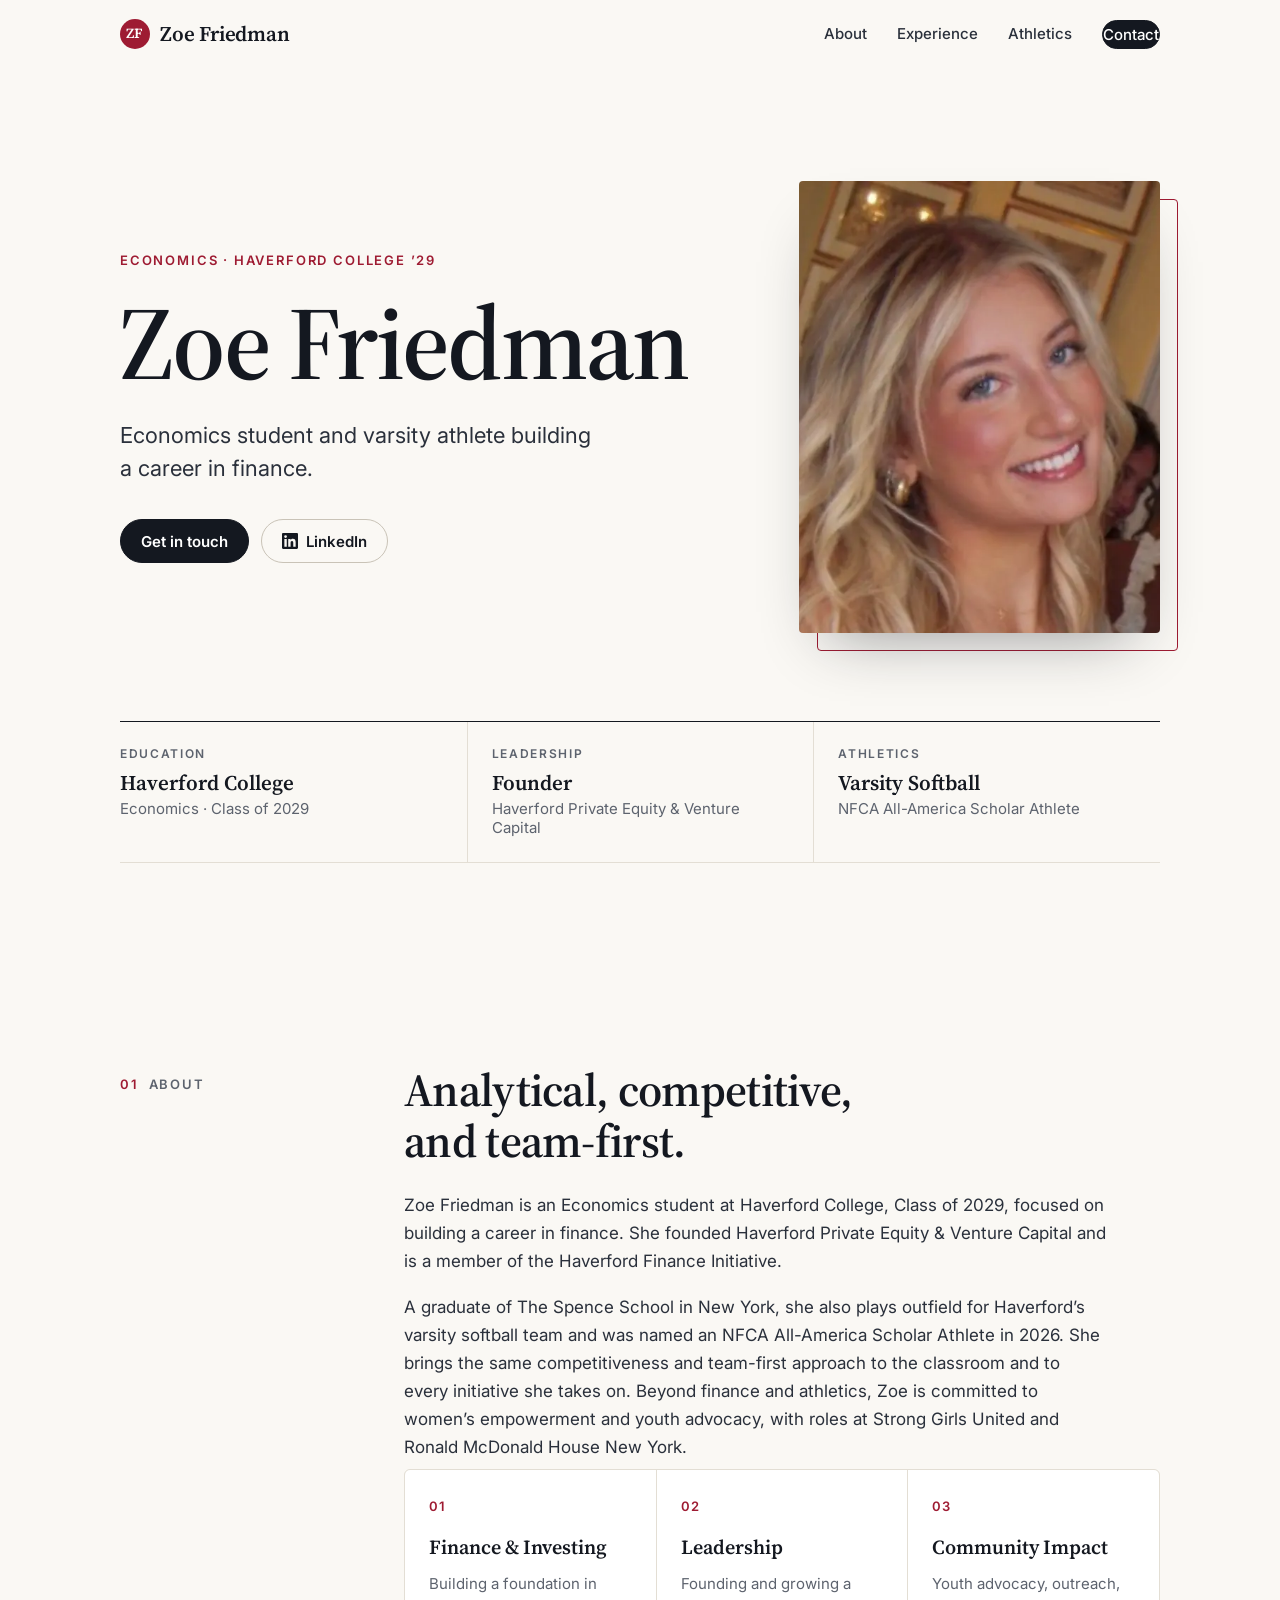
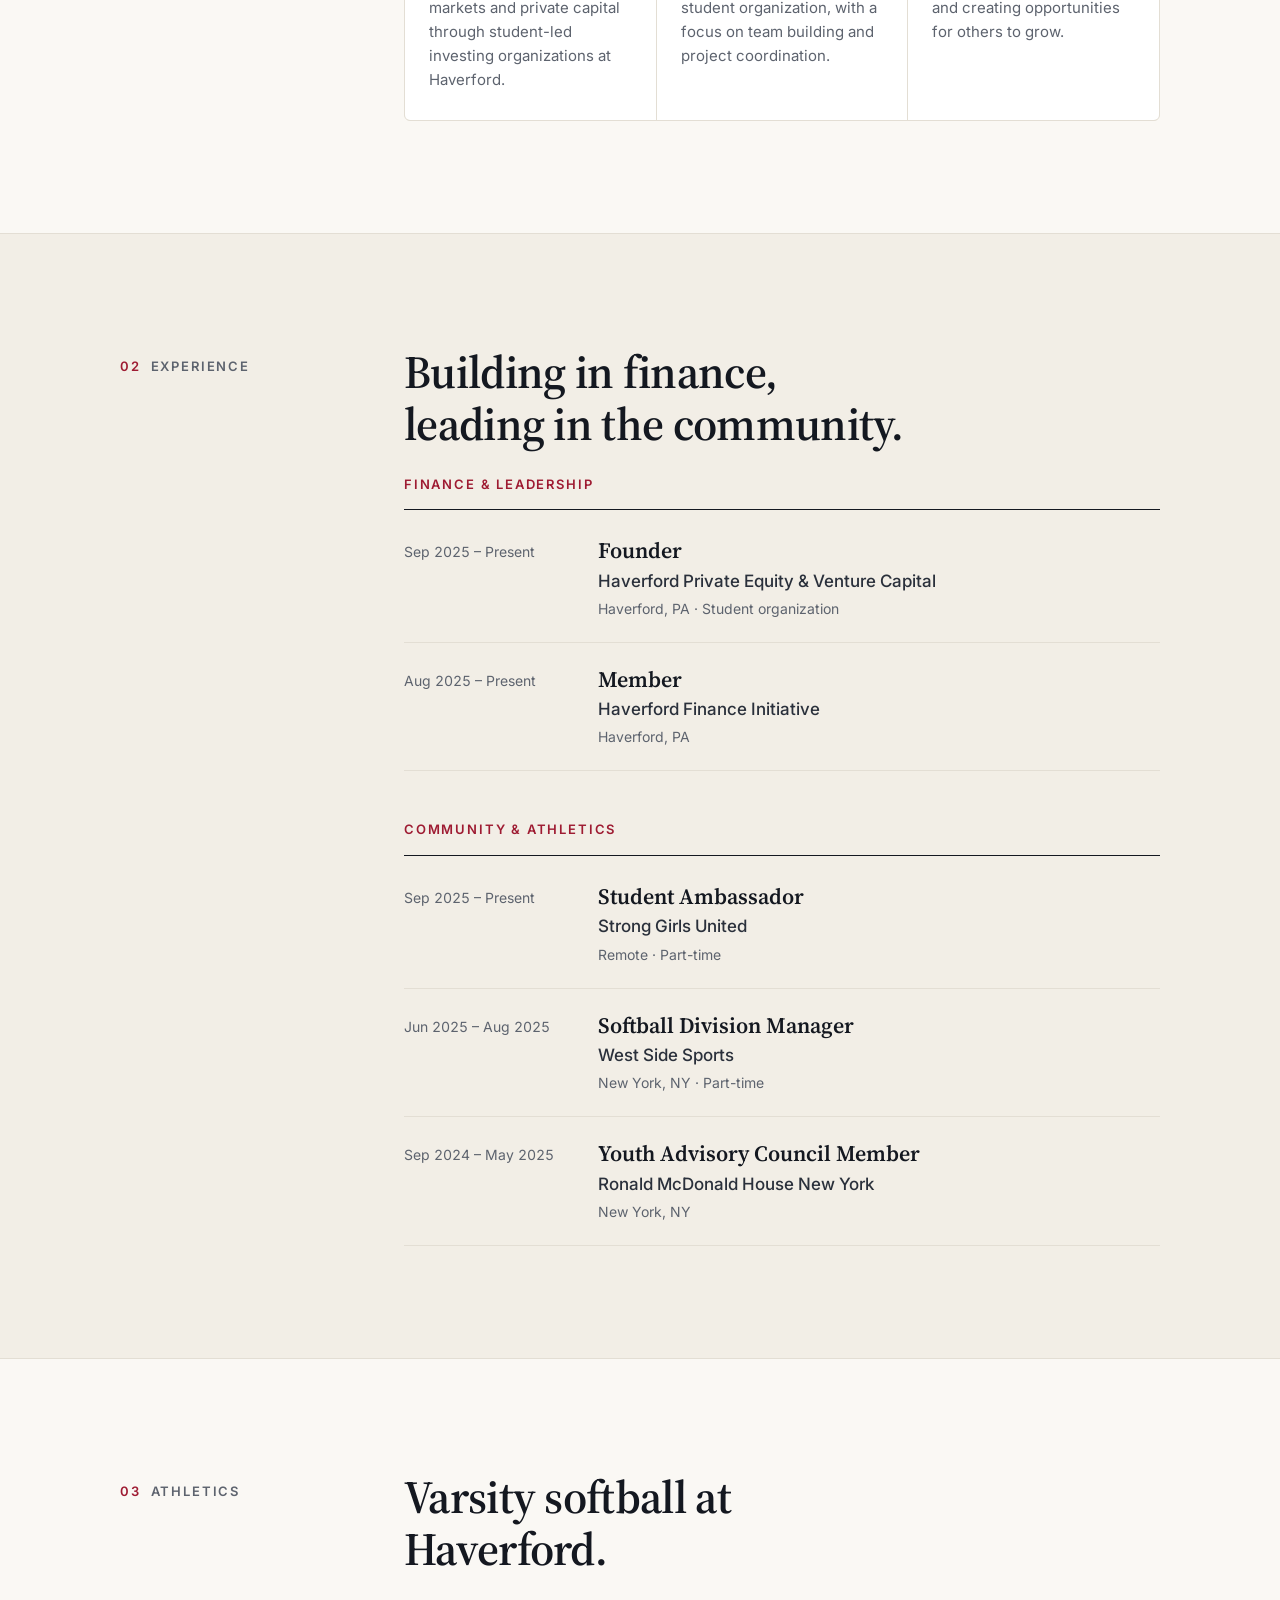
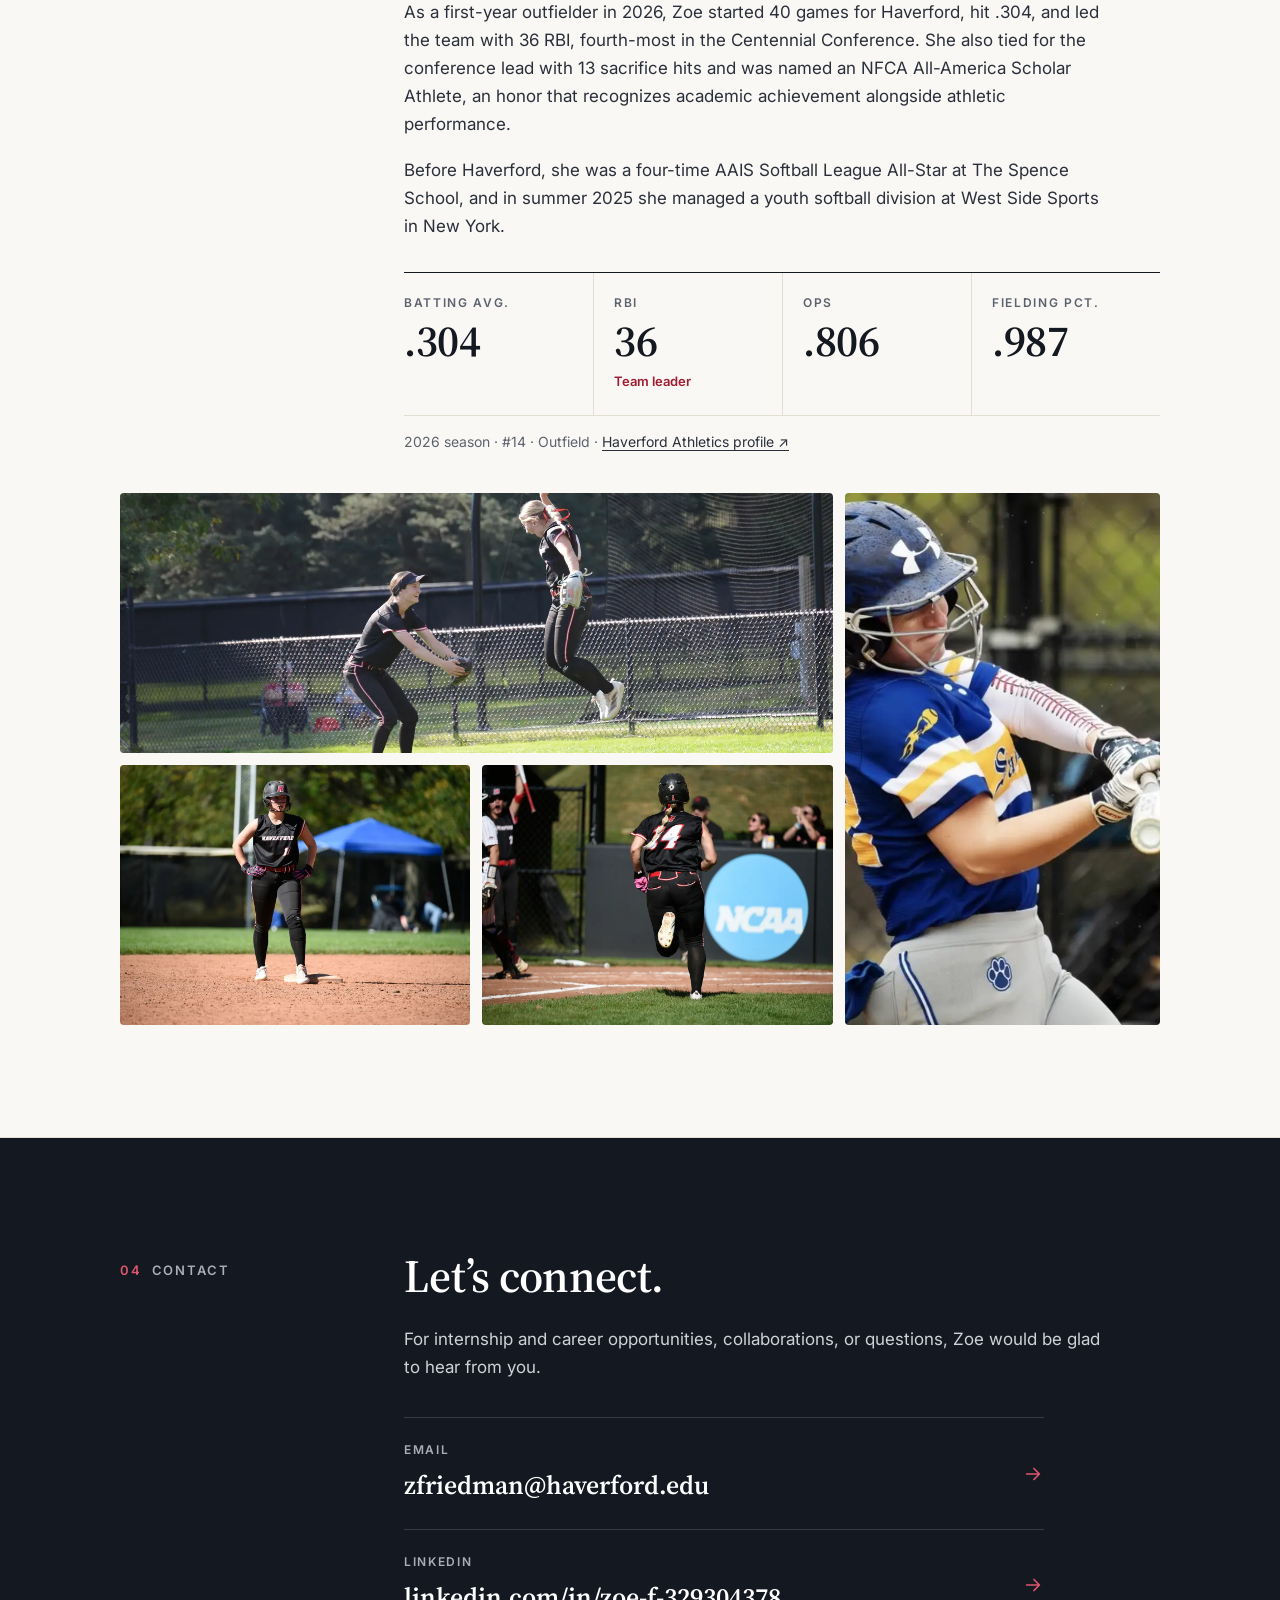
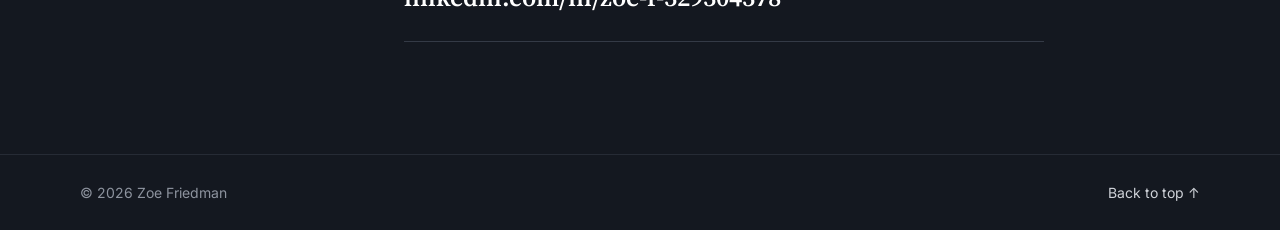
==== commit 69ae4aa3: "Add 2026 season stats, honors, and Haverford Athletics profile link Stats and bio sourced from haver" ====
--- a/index.html
+++ b/index.html
@@ -5,7 +5,7 @@
   <meta name="viewport" content="width=device-width, initial-scale=1" />
 
   <title>Zoe Friedman | Economics at Haverford College · Finance</title>
-  <meta name="description" content="Zoe Friedman is an Economics student at Haverford College (Class of 2029) pursuing a career in finance. Founder of Haverford Private Equity &amp; Venture Capital and a varsity softball athlete." />
+  <meta name="description" content="Zoe Friedman is an Economics student at Haverford College (Class of 2029) pursuing a career in finance. Founder of Haverford Private Equity &amp; Venture Capital, varsity softball player, and NFCA All-America Scholar Athlete." />
   <meta name="author" content="Zoe Friedman" />
   <meta name="robots" content="index, follow, max-image-preview:large" />
   <link rel="canonical" href="https://www.zoefriedman.com/" />
@@ -68,12 +68,13 @@
         "url": "https://www.zoefriedman.com/",
         "image": "https://www.zoefriedman.com/images/web/zoe-friedman-headshot.jpg",
         "email": "mailto:zfriedman@haverford.edu",
-        "description": "Economics student at Haverford College (Class of 2029) pursuing a career in finance; founder of Haverford Private Equity & Venture Capital and varsity softball athlete.",
-        "alumniOf": {
-          "@type": "CollegeOrUniversity",
-          "name": "Haverford College",
-          "url": "https://www.haverford.edu/"
-        },
+        "description": "Economics student at Haverford College (Class of 2029) pursuing a career in finance; founder of Haverford Private Equity & Venture Capital and varsity softball outfielder.",
+        "homeLocation": { "@type": "Place", "name": "New York, NY" },
+        "award": ["NFCA All-America Scholar Athlete (2026)"],
+        "alumniOf": [
+          { "@type": "CollegeOrUniversity", "name": "Haverford College", "url": "https://www.haverford.edu/" },
+          { "@type": "HighSchool", "name": "The Spence School" }
+        ],
         "memberOf": [
           { "@type": "Organization", "name": "Haverford Private Equity & Venture Capital" },
           { "@type": "Organization", "name": "Haverford Finance Initiative" },
@@ -81,7 +82,8 @@
         ],
         "knowsAbout": ["Economics", "Finance", "Private Equity", "Venture Capital", "Investing", "Leadership"],
         "sameAs": [
-          "https://www.linkedin.com/in/zoe-f-329304378/"
+          "https://www.linkedin.com/in/zoe-f-329304378/",
+          "https://haverfordathletics.com/sports/softball/roster/zoe--friedman/10756"
         ]
       }
     ]
@@ -154,7 +156,7 @@
           </div>
           <div class="fact">
             <dt>Athletics</dt>
-            <dd>Varsity Softball<span>Haverford College</span></dd>
+            <dd>Varsity Softball<span>NFCA All-America Scholar Athlete</span></dd>
           </div>
         </dl>
       </div>
@@ -168,7 +170,7 @@
           <h2 id="about-title">Analytical, competitive, and team-first.</h2>
           <div class="prose">
             <p>Zoe Friedman is an Economics student at Haverford College, Class of 2029, focused on building a career in finance. She founded Haverford Private Equity &amp; Venture Capital and is a member of the Haverford Finance Initiative.</p>
-            <p>She also competes on Haverford’s varsity softball team, and brings the same competitiveness and team-first approach to the classroom and to every initiative she takes on. Beyond finance and athletics, Zoe is committed to women’s empowerment and youth advocacy, with roles at Strong Girls United and Ronald McDonald House New York.</p>
+            <p>A graduate of The Spence School in New York, she also plays outfield for Haverford’s varsity softball team and was named an NFCA All-America Scholar Athlete in 2026. She brings the same competitiveness and team-first approach to the classroom and to every initiative she takes on. Beyond finance and athletics, Zoe is committed to women’s empowerment and youth advocacy, with roles at Strong Girls United and Ronald McDonald House New York.</p>
           </div>
 
           <div class="focus-grid">
@@ -262,8 +264,17 @@
           <div class="reveal">
             <h2 id="athletics-title">Varsity softball at Haverford.</h2>
             <div class="prose">
-              <p>Softball has taught Zoe how to prepare, compete under pressure, and win as part of a team. She plays for the Haverford College varsity softball team and spent summer 2025 managing a youth softball division at West Side Sports in New York.</p>
-            </div>
+              <p>As a first-year outfielder in 2026, Zoe started 40 games for Haverford, hit .304, and led the team with 36 RBI, fourth-most in the Centennial Conference. She also tied for the conference lead with 13 sacrifice hits and was named an NFCA All-America Scholar Athlete, an honor that recognizes academic achievement alongside athletic performance.</p>
+              <p>Before Haverford, she was a four-time AAIS Softball League All-Star at The Spence School, and in summer 2025 she managed a youth softball division at West Side Sports in New York.</p>
+            </div>
+
+            <dl class="stats" aria-label="2026 season statistics">
+              <div class="stat"><dt>Batting avg.</dt><dd>.304</dd></div>
+              <div class="stat"><dt>RBI</dt><dd>36</dd><span>Team leader</span></div>
+              <div class="stat"><dt>OPS</dt><dd>.806</dd></div>
+              <div class="stat"><dt>Fielding pct.</dt><dd>.987</dd></div>
+            </dl>
+            <p class="stats-note">2026 season · #14 · Outfield · <a href="https://haverfordathletics.com/sports/softball/roster/zoe--friedman/10756" target="_blank" rel="noopener">Haverford Athletics profile ↗</a></p>
           </div>
         </div>
 
--- a/styles.css
+++ b/styles.css
@@ -293,3 +293,28 @@
   .hero-actions .btn { flex: 1 1 auto; justify-content: center; }
   .photo-grid { grid-template-rows: 150px 210px 120px; gap: 8px; }
 }
+
+/* ---------- Season stats ---------- */
+.stats {
+  margin: 32px 0 0; display: grid; grid-template-columns: repeat(4, minmax(0, 1fr));
+  border-top: 1px solid var(--ink); border-bottom: 1px solid var(--rule);
+}
+.stat { padding: 20px 20px 22px 0; }
+.stat + .stat { padding-left: 20px; border-left: 1px solid var(--rule); }
+.stat dt {
+  font-size: 12px; font-weight: 600; letter-spacing: 0.14em; text-transform: uppercase; color: var(--muted);
+}
+.stat dd {
+  margin: 6px 0 0; font-family: var(--serif); font-size: clamp(34px, 4vw, 44px); font-weight: 600;
+  line-height: 1; font-variant-numeric: tabular-nums; letter-spacing: -0.01em;
+}
+.stat span { display: block; margin-top: 8px; font-size: 13px; font-weight: 600; color: var(--scarlet); }
+.stats-note { margin: 14px 0 0; font-size: 14px; color: var(--muted); }
+.stats-note a { color: var(--ink-2); text-underline-offset: 3px; }
+.stats-note a:hover { color: var(--scarlet); }
+
+@media (max-width: 640px) {
+  .stats { grid-template-columns: repeat(2, minmax(0, 1fr)); }
+  .stat:nth-child(3) { padding-left: 0; border-left: 0; }
+  .stat:nth-child(n+3) { border-top: 1px solid var(--rule); }
+}
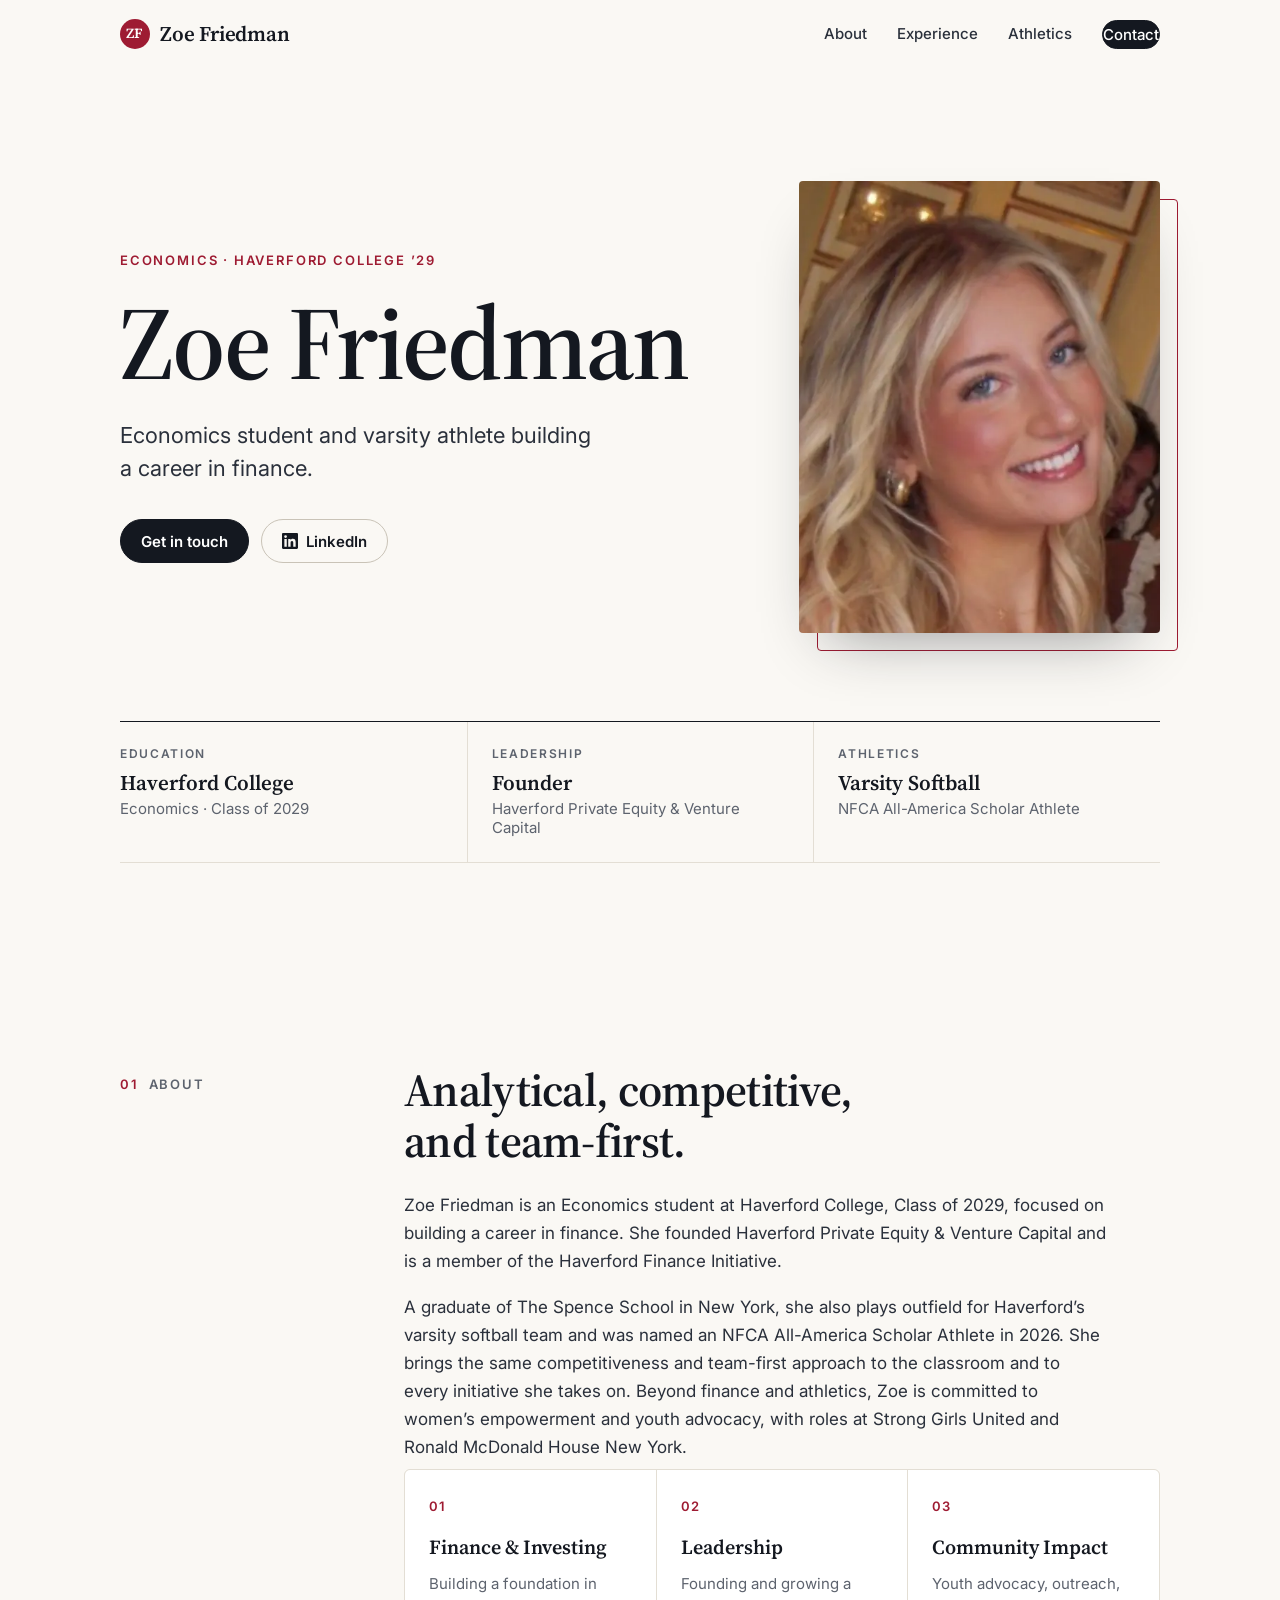
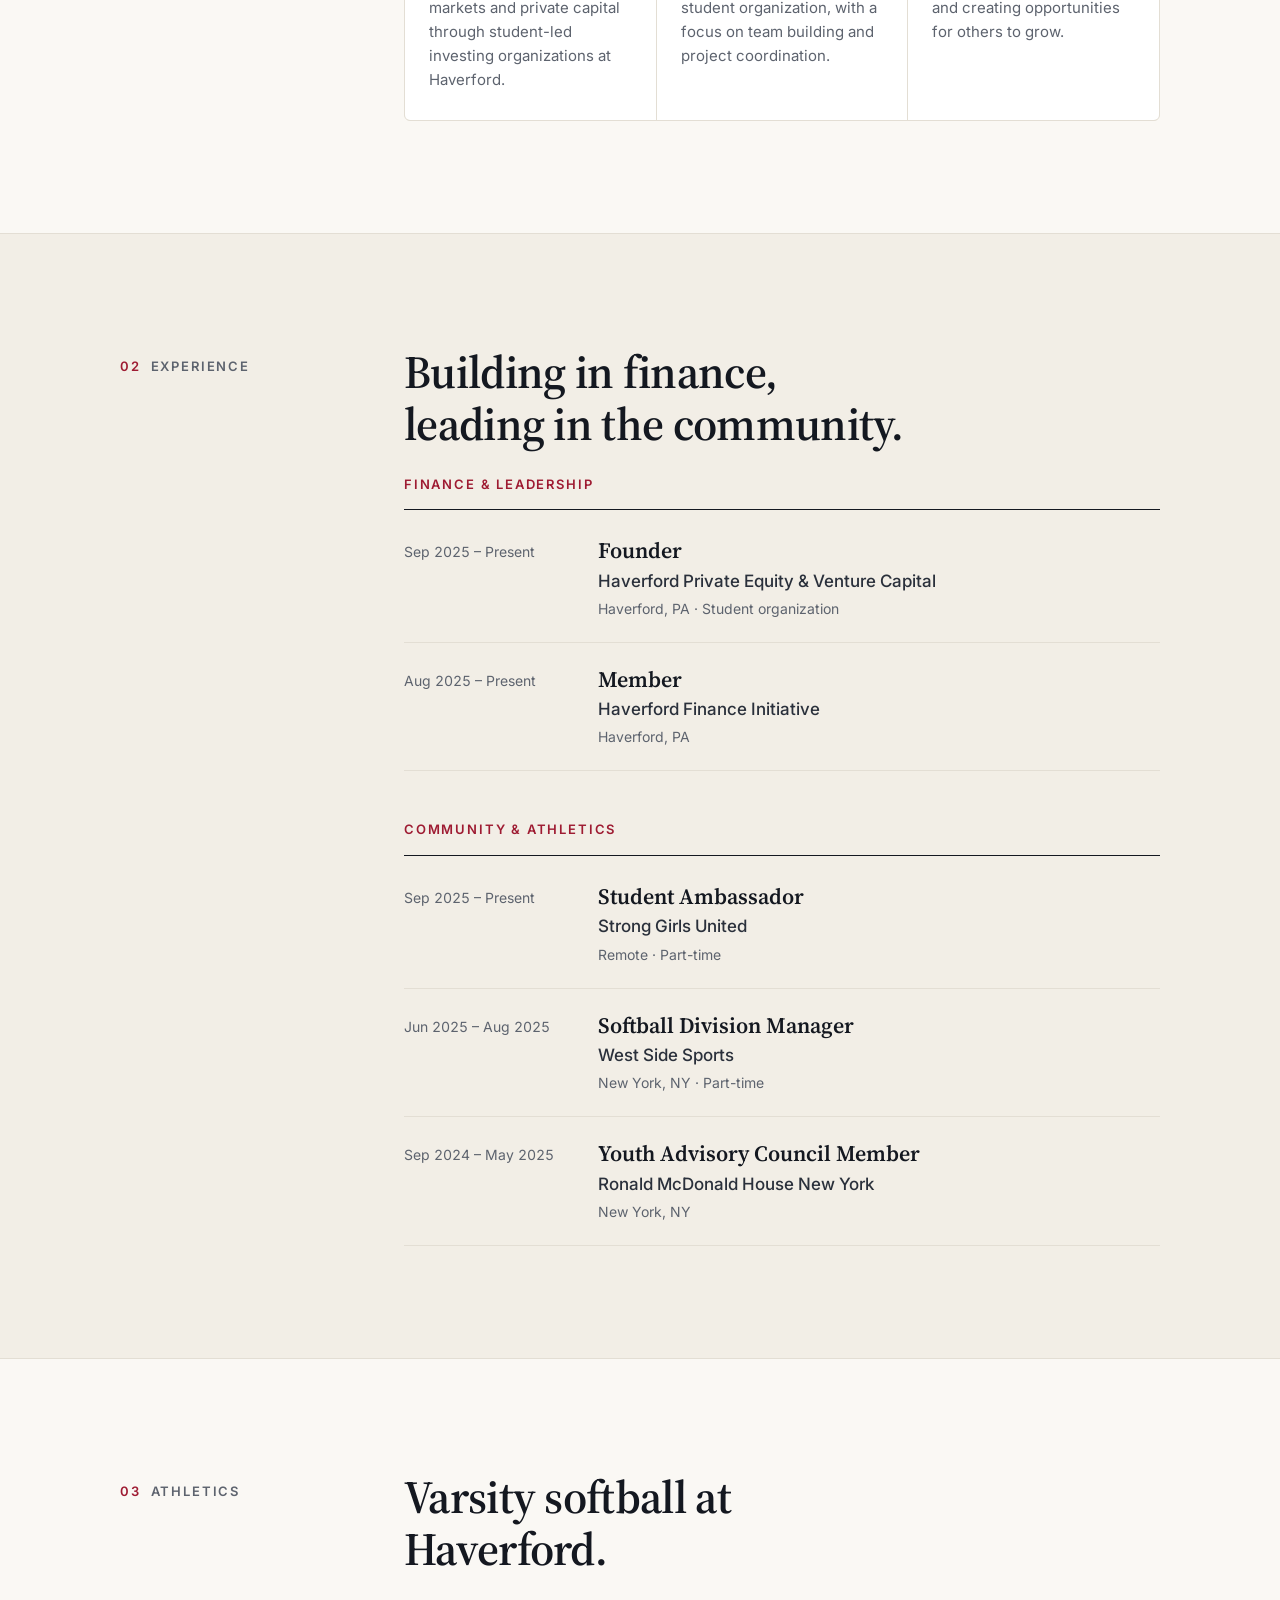
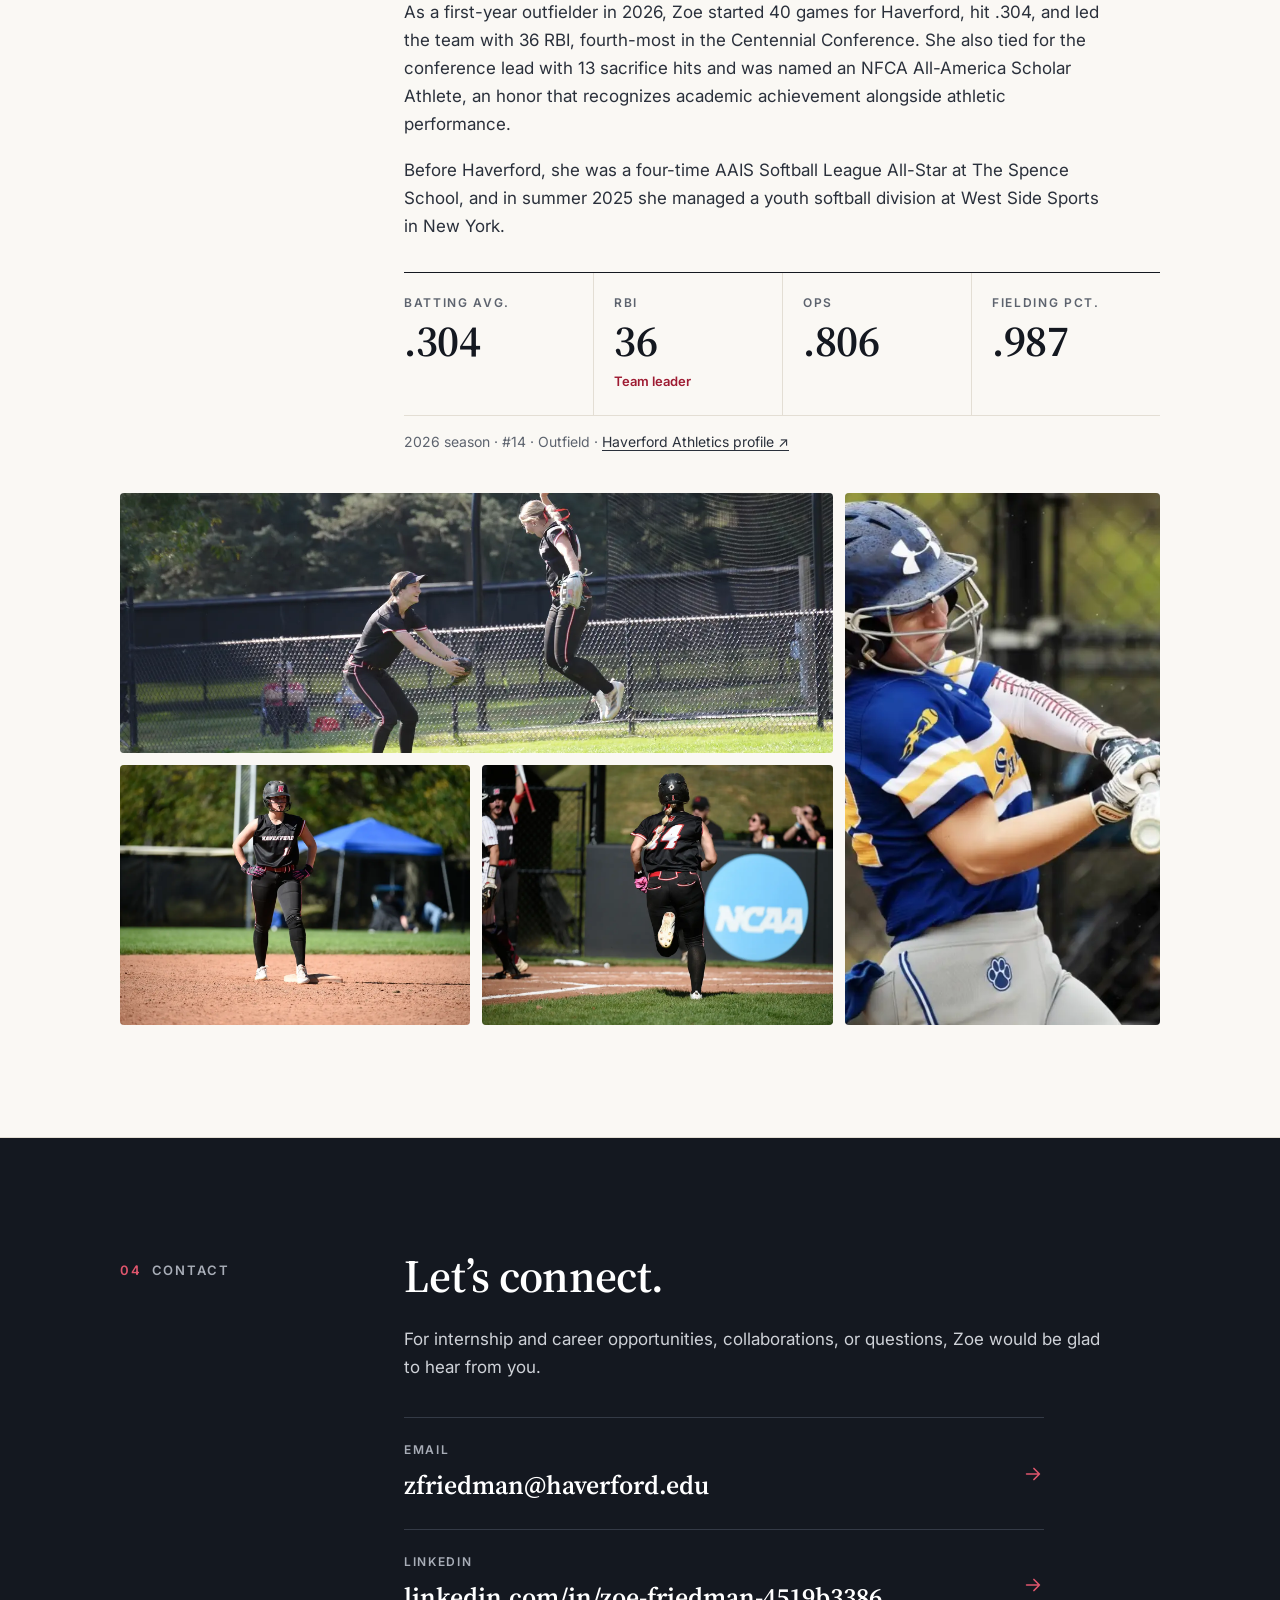
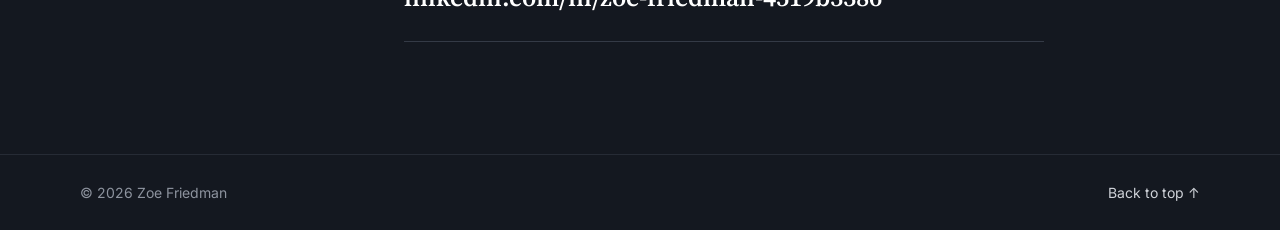
==== commit 1b588e56: "Point LinkedIn links to Zoe's current profile Co-Authored-By: Claude Opus 5.5 <noreply@anthropic.com" ====
--- a/index.html
+++ b/index.html
@@ -82,7 +82,7 @@
         ],
         "knowsAbout": ["Economics", "Finance", "Private Equity", "Venture Capital", "Investing", "Leadership"],
         "sameAs": [
-          "https://www.linkedin.com/in/zoe-f-329304378/",
+          "https://www.linkedin.com/in/zoe-friedman-4519b3386/",
           "https://haverfordathletics.com/sports/softball/roster/zoe--friedman/10756"
         ]
       }
@@ -127,7 +127,7 @@
             <p class="lede">Economics student and varsity athlete building a career in finance.</p>
             <div class="hero-actions">
               <a class="btn" href="#contact">Get in touch</a>
-              <a class="btn btn-ghost" href="https://www.linkedin.com/in/zoe-f-329304378/" target="_blank" rel="noopener me">
+              <a class="btn btn-ghost" href="https://www.linkedin.com/in/zoe-friedman-4519b3386/" target="_blank" rel="noopener me">
                 <svg width="16" height="16" viewBox="0 0 24 24" aria-hidden="true"><path fill="currentColor" d="M20.45 20.45h-3.56v-5.57c0-1.33-.02-3.04-1.85-3.04-1.85 0-2.14 1.45-2.14 2.94v5.67H9.34V9h3.42v1.56h.05c.48-.9 1.64-1.85 3.38-1.85 3.61 0 4.28 2.38 4.28 5.47v6.27zM5.34 7.43a2.06 2.06 0 1 1 0-4.13 2.06 2.06 0 0 1 0 4.13zM7.12 20.45H3.56V9h3.56v11.45zM22.22 0H1.77C.79 0 0 .77 0 1.73v20.54C0 23.23.79 24 1.77 24h20.45c.98 0 1.78-.77 1.78-1.73V1.73C24 .77 23.2 0 22.22 0z"/></svg>
                 LinkedIn
               </a>
@@ -321,8 +321,8 @@
               <span><small>Email</small><strong>zfriedman@haverford.edu</strong></span>
               <svg class="arrow" width="22" height="22" viewBox="0 0 24 24" aria-hidden="true"><path d="M5 12h14M13 6l6 6-6 6" fill="none" stroke="currentColor" stroke-width="1.8" stroke-linecap="round" stroke-linejoin="round"/></svg>
             </a>
-            <a class="contact-link" href="https://www.linkedin.com/in/zoe-f-329304378/" target="_blank" rel="noopener me">
-              <span><small>LinkedIn</small><strong>linkedin.com/in/zoe-f-329304378</strong></span>
+            <a class="contact-link" href="https://www.linkedin.com/in/zoe-friedman-4519b3386/" target="_blank" rel="noopener me">
+              <span><small>LinkedIn</small><strong>linkedin.com/in/zoe-friedman-4519b3386</strong></span>
               <svg class="arrow" width="22" height="22" viewBox="0 0 24 24" aria-hidden="true"><path d="M5 12h14M13 6l6 6-6 6" fill="none" stroke="currentColor" stroke-width="1.8" stroke-linecap="round" stroke-linejoin="round"/></svg>
             </a>
           </div>
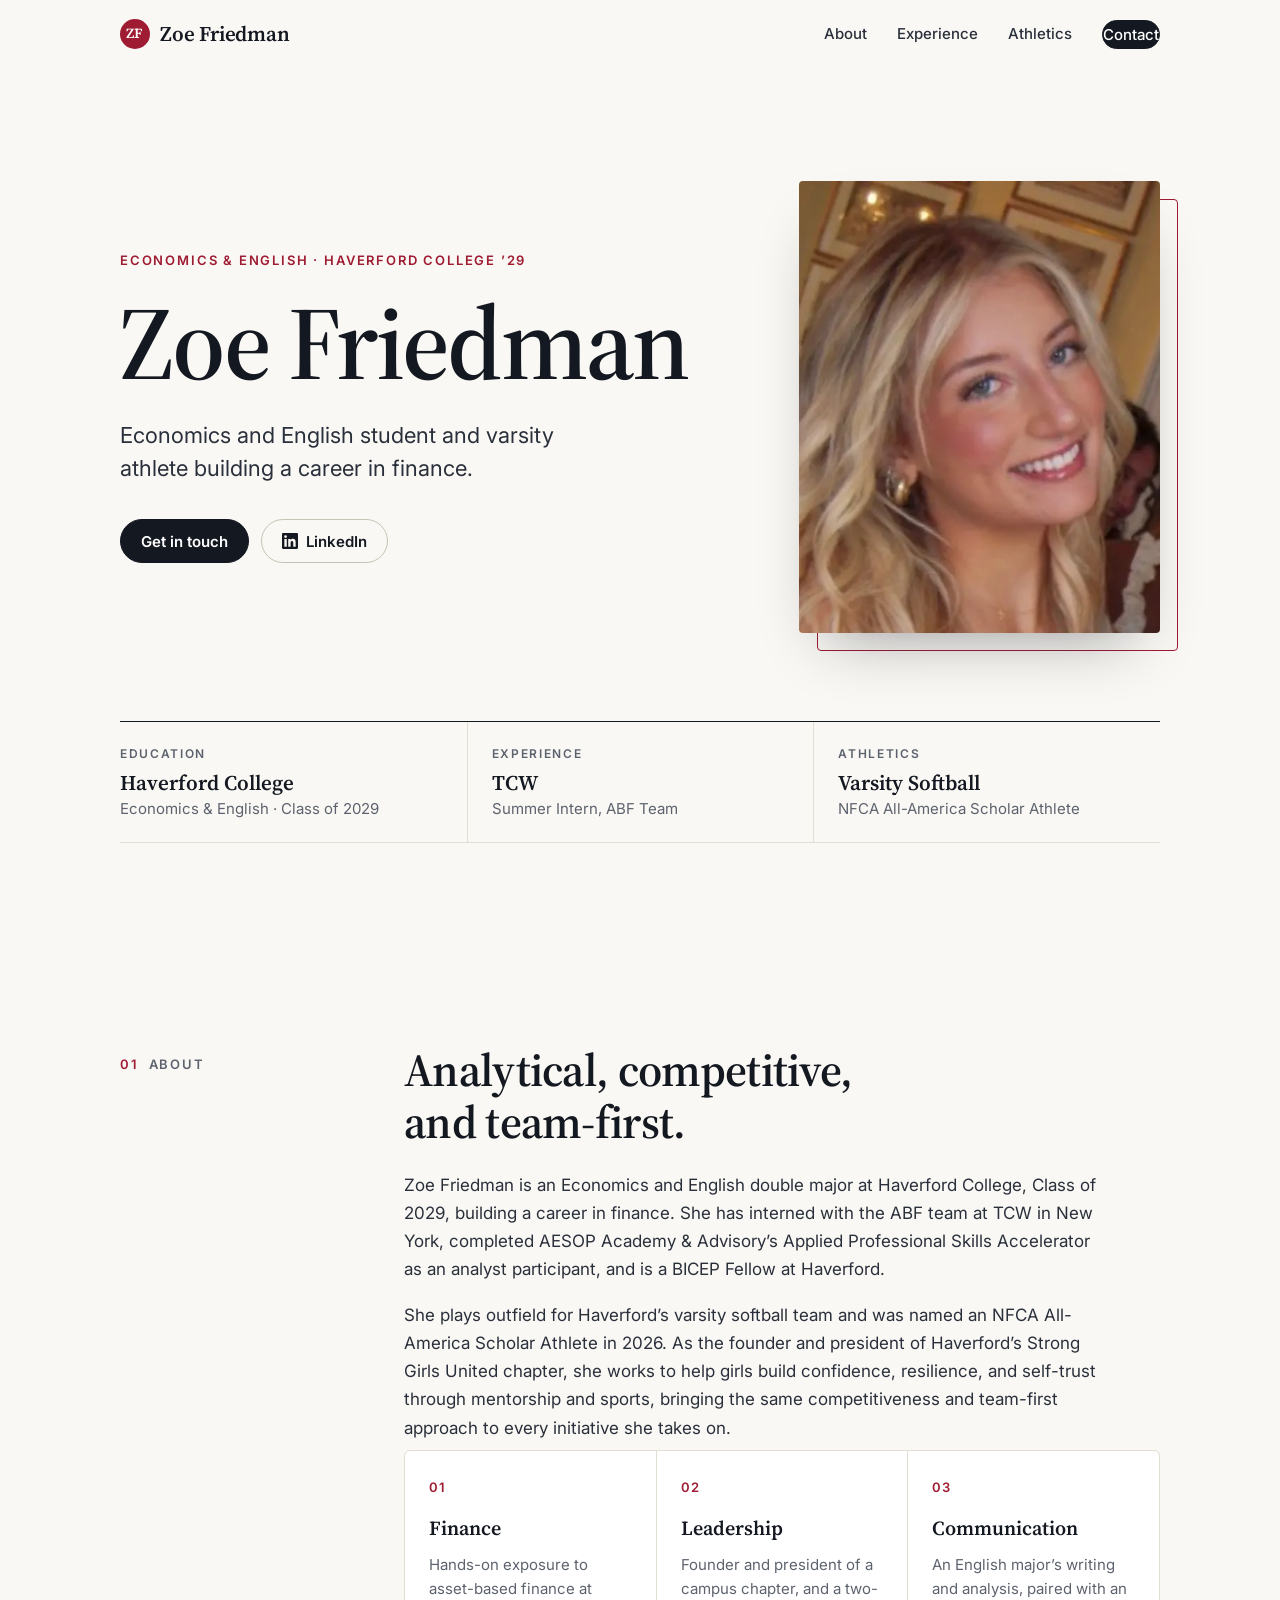
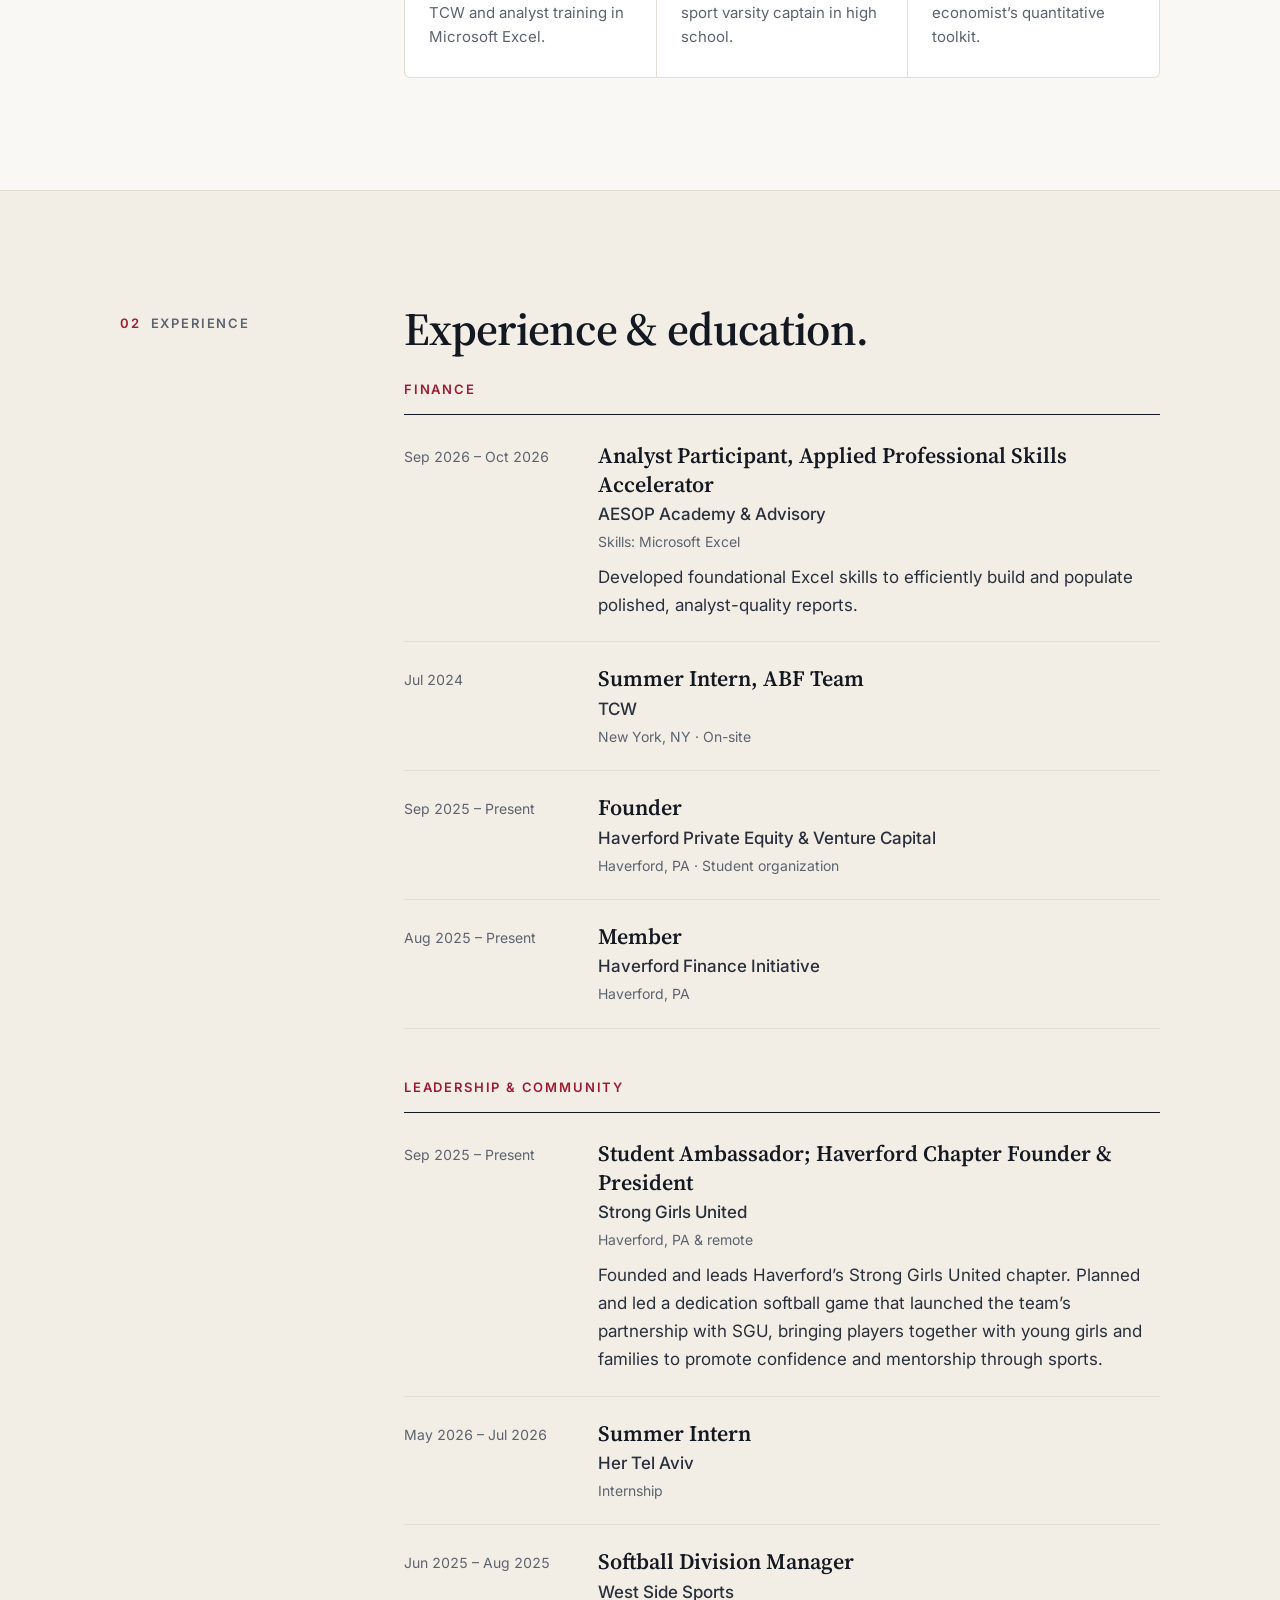
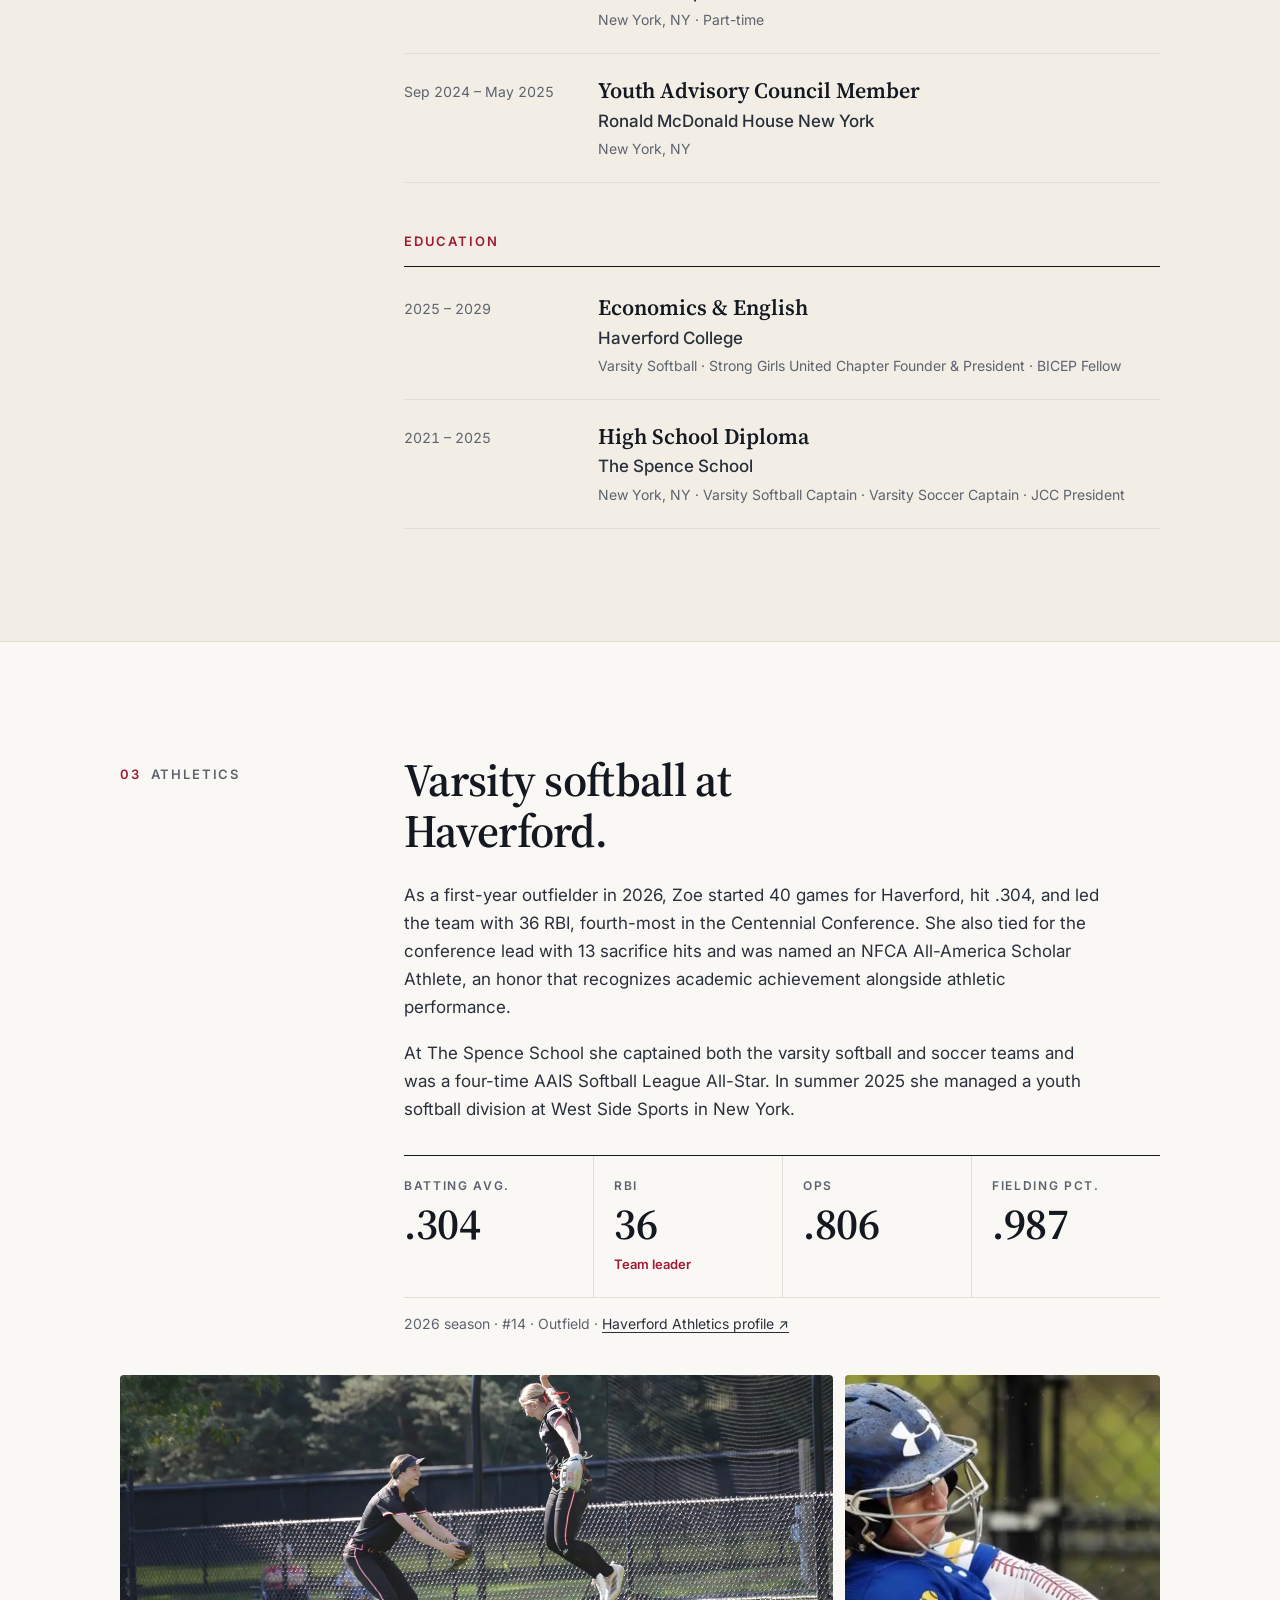
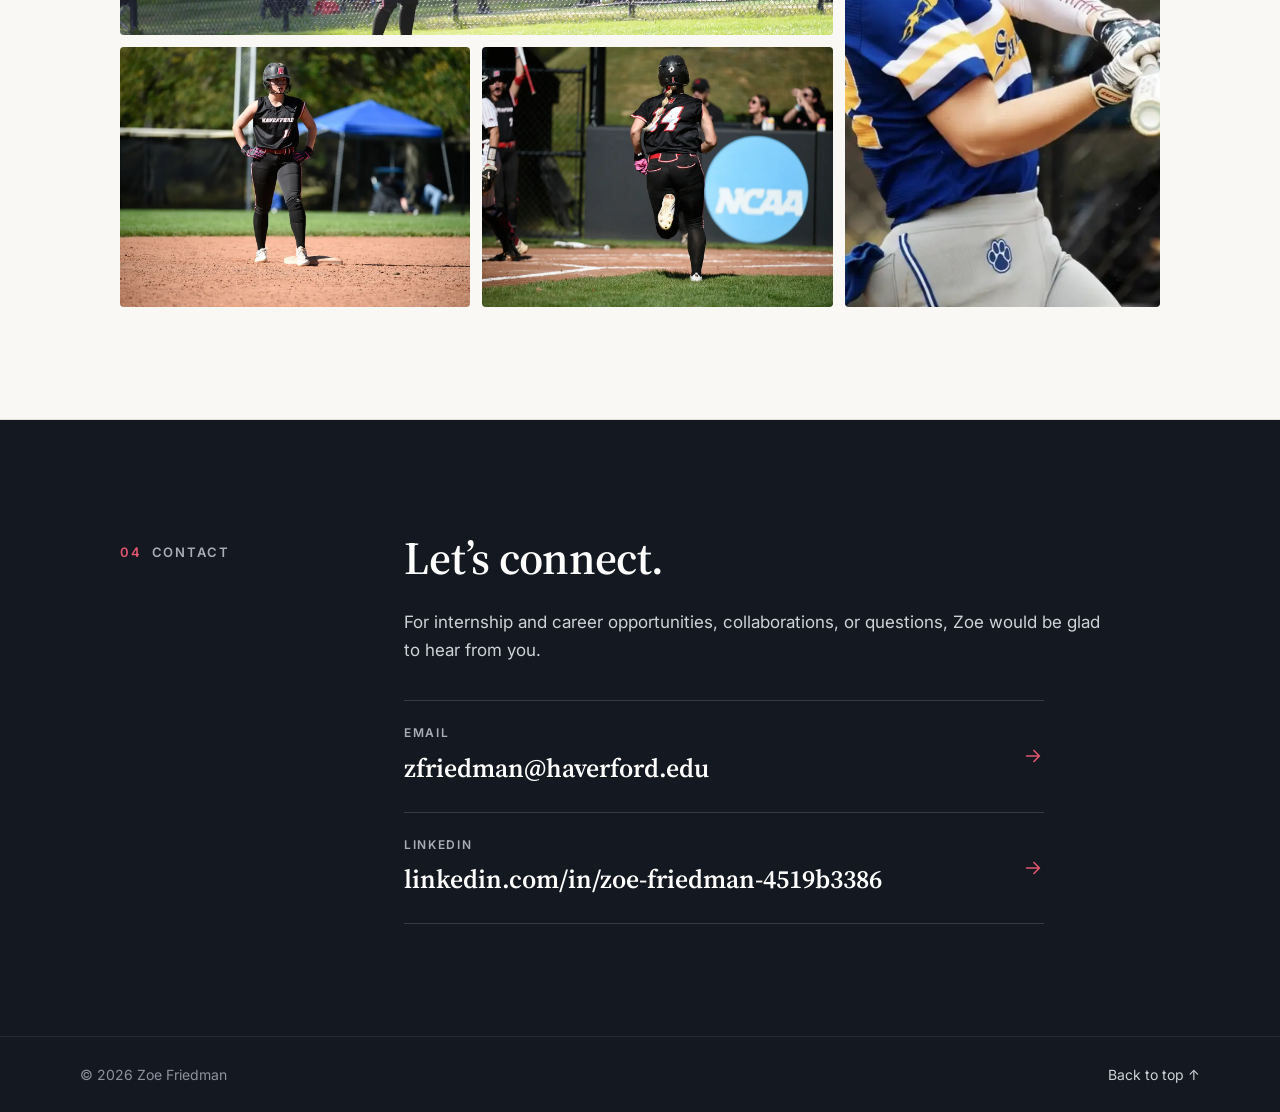
==== commit 971ef287: "Update profile from LinkedIn: TCW internship, AESOP, Her Tel Aviv, SGU chapter, double major, educat" ====
--- a/index.html
+++ b/index.html
@@ -4,8 +4,8 @@
   <meta charset="utf-8" />
   <meta name="viewport" content="width=device-width, initial-scale=1" />
 
-  <title>Zoe Friedman | Economics at Haverford College · Finance</title>
-  <meta name="description" content="Zoe Friedman is an Economics student at Haverford College (Class of 2029) pursuing a career in finance. Founder of Haverford Private Equity &amp; Venture Capital, varsity softball player, and NFCA All-America Scholar Athlete." />
+  <title>Zoe Friedman | Haverford College · Economics &amp; Finance</title>
+  <meta name="description" content="Zoe Friedman is an Economics &amp; English student at Haverford College (Class of 2029) building a career in finance. Former TCW summer intern, varsity softball player, and NFCA All-America Scholar Athlete." />
   <meta name="author" content="Zoe Friedman" />
   <meta name="robots" content="index, follow, max-image-preview:large" />
   <link rel="canonical" href="https://www.zoefriedman.com/" />
@@ -14,8 +14,8 @@
   <!-- Link previews (LinkedIn, iMessage, Slack, etc.) -->
   <meta property="og:type" content="profile" />
   <meta property="og:site_name" content="Zoe Friedman" />
-  <meta property="og:title" content="Zoe Friedman — Economics at Haverford College" />
-  <meta property="og:description" content="Economics student at Haverford College pursuing a career in finance. Founder of Haverford Private Equity &amp; Venture Capital." />
+  <meta property="og:title" content="Zoe Friedman — Haverford College" />
+  <meta property="og:description" content="Economics &amp; English student at Haverford College building a career in finance. Former TCW summer intern and NFCA All-America Scholar Athlete." />
   <meta property="og:url" content="https://www.zoefriedman.com/" />
   <meta property="og:image" content="https://www.zoefriedman.com/images/web/og-image.jpg" />
   <meta property="og:image:width" content="1200" />
@@ -24,8 +24,8 @@
   <meta property="profile:first_name" content="Zoe" />
   <meta property="profile:last_name" content="Friedman" />
   <meta name="twitter:card" content="summary_large_image" />
-  <meta name="twitter:title" content="Zoe Friedman — Economics at Haverford College" />
-  <meta name="twitter:description" content="Economics student at Haverford College pursuing a career in finance." />
+  <meta name="twitter:title" content="Zoe Friedman — Haverford College" />
+  <meta name="twitter:description" content="Economics &amp; English student at Haverford College building a career in finance." />
   <meta name="twitter:image" content="https://www.zoefriedman.com/images/web/og-image.jpg" />
 
   <link rel="icon" href="favicon.svg" type="image/svg+xml" />
@@ -68,7 +68,7 @@
         "url": "https://www.zoefriedman.com/",
         "image": "https://www.zoefriedman.com/images/web/zoe-friedman-headshot.jpg",
         "email": "mailto:zfriedman@haverford.edu",
-        "description": "Economics student at Haverford College (Class of 2029) pursuing a career in finance; founder of Haverford Private Equity & Venture Capital and varsity softball outfielder.",
+        "description": "Economics & English student at Haverford College (Class of 2029) building a career in finance; former TCW summer intern, varsity softball outfielder, and NFCA All-America Scholar Athlete.",
         "homeLocation": { "@type": "Place", "name": "New York, NY" },
         "award": ["NFCA All-America Scholar Athlete (2026)"],
         "alumniOf": [
@@ -78,9 +78,10 @@
         "memberOf": [
           { "@type": "Organization", "name": "Haverford Private Equity & Venture Capital" },
           { "@type": "Organization", "name": "Haverford Finance Initiative" },
+          { "@type": "Organization", "name": "Strong Girls United" },
           { "@type": "SportsTeam", "name": "Haverford College Softball", "sport": "Softball" }
         ],
-        "knowsAbout": ["Economics", "Finance", "Private Equity", "Venture Capital", "Investing", "Leadership"],
+        "knowsAbout": ["Economics", "Finance", "Asset-Based Finance", "Private Equity", "Venture Capital", "Microsoft Excel", "English Literature", "Leadership"],
         "sameAs": [
           "https://www.linkedin.com/in/zoe-friedman-4519b3386/",
           "https://haverfordathletics.com/sports/softball/roster/zoe--friedman/10756"
@@ -122,9 +123,9 @@
       <div class="wrap">
         <div class="hero-grid">
           <div>
-            <p class="eyebrow">Economics · Haverford College ’29</p>
+            <p class="eyebrow">Economics &amp; English · Haverford College ’29</p>
             <h1 id="hero-title">Zoe Friedman</h1>
-            <p class="lede">Economics student and varsity athlete building a career in finance.</p>
+            <p class="lede">Economics and English student and varsity athlete building a career in finance.</p>
             <div class="hero-actions">
               <a class="btn" href="#contact">Get in touch</a>
               <a class="btn btn-ghost" href="https://www.linkedin.com/in/zoe-friedman-4519b3386/" target="_blank" rel="noopener me">
@@ -148,11 +149,11 @@
         <dl class="facts">
           <div class="fact">
             <dt>Education</dt>
-            <dd>Haverford College<span>Economics · Class of 2029</span></dd>
+            <dd>Haverford College<span>Economics &amp; English · Class of 2029</span></dd>
           </div>
           <div class="fact">
-            <dt>Leadership</dt>
-            <dd>Founder<span>Haverford Private Equity &amp; Venture Capital</span></dd>
+            <dt>Experience</dt>
+            <dd>TCW<span>Summer Intern, ABF Team</span></dd>
           </div>
           <div class="fact">
             <dt>Athletics</dt>
@@ -169,25 +170,25 @@
         <div class="reveal">
           <h2 id="about-title">Analytical, competitive, and team-first.</h2>
           <div class="prose">
-            <p>Zoe Friedman is an Economics student at Haverford College, Class of 2029, focused on building a career in finance. She founded Haverford Private Equity &amp; Venture Capital and is a member of the Haverford Finance Initiative.</p>
-            <p>A graduate of The Spence School in New York, she also plays outfield for Haverford’s varsity softball team and was named an NFCA All-America Scholar Athlete in 2026. She brings the same competitiveness and team-first approach to the classroom and to every initiative she takes on. Beyond finance and athletics, Zoe is committed to women’s empowerment and youth advocacy, with roles at Strong Girls United and Ronald McDonald House New York.</p>
+            <p>Zoe Friedman is an Economics and English double major at Haverford College, Class of 2029, building a career in finance. She has interned with the ABF team at TCW in New York, completed AESOP Academy &amp; Advisory’s Applied Professional Skills Accelerator as an analyst participant, and is a BICEP Fellow at Haverford.</p>
+            <p>She plays outfield for Haverford’s varsity softball team and was named an NFCA All-America Scholar Athlete in 2026. As the founder and president of Haverford’s Strong Girls United chapter, she works to help girls build confidence, resilience, and self-trust through mentorship and sports, bringing the same competitiveness and team-first approach to every initiative she takes on.</p>
           </div>
 
           <div class="focus-grid">
             <div class="focus">
               <span class="num">01</span>
-              <h3>Finance &amp; Investing</h3>
-              <p>Building a foundation in markets and private capital through student-led investing organizations at Haverford.</p>
+              <h3>Finance</h3>
+              <p>Hands-on exposure to asset-based finance at TCW and analyst training in Microsoft Excel.</p>
             </div>
             <div class="focus">
               <span class="num">02</span>
               <h3>Leadership</h3>
-              <p>Founding and growing a student organization, with a focus on team building and project coordination.</p>
+              <p>Founder and president of a campus chapter, and a two-sport varsity captain in high school.</p>
             </div>
             <div class="focus">
               <span class="num">03</span>
-              <h3>Community Impact</h3>
-              <p>Youth advocacy, outreach, and creating opportunities for others to grow.</p>
+              <h3>Communication</h3>
+              <p>An English major’s writing and analysis, paired with an economist’s quantitative toolkit.</p>
             </div>
           </div>
         </div>
@@ -199,11 +200,28 @@
       <div class="wrap section-grid">
         <p class="section-label"><b>02</b>Experience</p>
         <div class="reveal">
-          <h2 id="experience-title">Building in finance, leading in the community.</h2>
+          <h2 id="experience-title">Experience &amp; education.</h2>
 
           <div class="xp-group">
-            <h3>Finance &amp; Leadership</h3>
+            <h3>Finance</h3>
             <ul class="xp-list">
+              <li class="xp">
+                <div class="xp-date">Sep 2026 – Oct 2026</div>
+                <div>
+                  <p class="xp-role">Analyst Participant, Applied Professional Skills Accelerator</p>
+                  <p class="xp-org">AESOP Academy &amp; Advisory</p>
+                  <p class="xp-meta">Skills: Microsoft Excel</p>
+                  <p class="xp-desc">Developed foundational Excel skills to efficiently build and populate polished, analyst-quality reports.</p>
+                </div>
+              </li>
+              <li class="xp">
+                <div class="xp-date">Jul 2024</div>
+                <div>
+                  <p class="xp-role">Summer Intern, ABF Team</p>
+                  <p class="xp-org">TCW</p>
+                  <p class="xp-meta">New York, NY · On-site</p>
+                </div>
+              </li>
               <li class="xp">
                 <div class="xp-date">Sep 2025 – Present</div>
                 <div>
@@ -224,14 +242,23 @@
           </div>
 
           <div class="xp-group">
-            <h3>Community &amp; Athletics</h3>
+            <h3>Leadership &amp; Community</h3>
             <ul class="xp-list">
               <li class="xp">
                 <div class="xp-date">Sep 2025 – Present</div>
                 <div>
-                  <p class="xp-role">Student Ambassador</p>
+                  <p class="xp-role">Student Ambassador; Haverford Chapter Founder &amp; President</p>
                   <p class="xp-org">Strong Girls United</p>
-                  <p class="xp-meta">Remote · Part-time</p>
+                  <p class="xp-meta">Haverford, PA &amp; remote</p>
+                  <p class="xp-desc">Founded and leads Haverford’s Strong Girls United chapter. Planned and led a dedication softball game that launched the team’s partnership with SGU, bringing players together with young girls and families to promote confidence and mentorship through sports.</p>
+                </div>
+              </li>
+              <li class="xp">
+                <div class="xp-date">May 2026 – Jul 2026</div>
+                <div>
+                  <p class="xp-role">Summer Intern</p>
+                  <p class="xp-org">Her Tel Aviv</p>
+                  <p class="xp-meta">Internship</p>
                 </div>
               </li>
               <li class="xp">
@@ -248,6 +275,28 @@
                   <p class="xp-role">Youth Advisory Council Member</p>
                   <p class="xp-org">Ronald McDonald House New York</p>
                   <p class="xp-meta">New York, NY</p>
+                </div>
+              </li>
+            </ul>
+          </div>
+
+          <div class="xp-group">
+            <h3>Education</h3>
+            <ul class="xp-list">
+              <li class="xp">
+                <div class="xp-date">2025 – 2029</div>
+                <div>
+                  <p class="xp-role">Economics &amp; English</p>
+                  <p class="xp-org">Haverford College</p>
+                  <p class="xp-meta">Varsity Softball · Strong Girls United Chapter Founder &amp; President · BICEP Fellow</p>
+                </div>
+              </li>
+              <li class="xp">
+                <div class="xp-date">2021 – 2025</div>
+                <div>
+                  <p class="xp-role">High School Diploma</p>
+                  <p class="xp-org">The Spence School</p>
+                  <p class="xp-meta">New York, NY · Varsity Softball Captain · Varsity Soccer Captain · JCC President</p>
                 </div>
               </li>
             </ul>
@@ -265,7 +314,7 @@
             <h2 id="athletics-title">Varsity softball at Haverford.</h2>
             <div class="prose">
               <p>As a first-year outfielder in 2026, Zoe started 40 games for Haverford, hit .304, and led the team with 36 RBI, fourth-most in the Centennial Conference. She also tied for the conference lead with 13 sacrifice hits and was named an NFCA All-America Scholar Athlete, an honor that recognizes academic achievement alongside athletic performance.</p>
-              <p>Before Haverford, she was a four-time AAIS Softball League All-Star at The Spence School, and in summer 2025 she managed a youth softball division at West Side Sports in New York.</p>
+              <p>At The Spence School she captained both the varsity softball and soccer teams and was a four-time AAIS Softball League All-Star. In summer 2025 she managed a youth softball division at West Side Sports in New York.</p>
             </div>
 
             <dl class="stats" aria-label="2026 season statistics">
